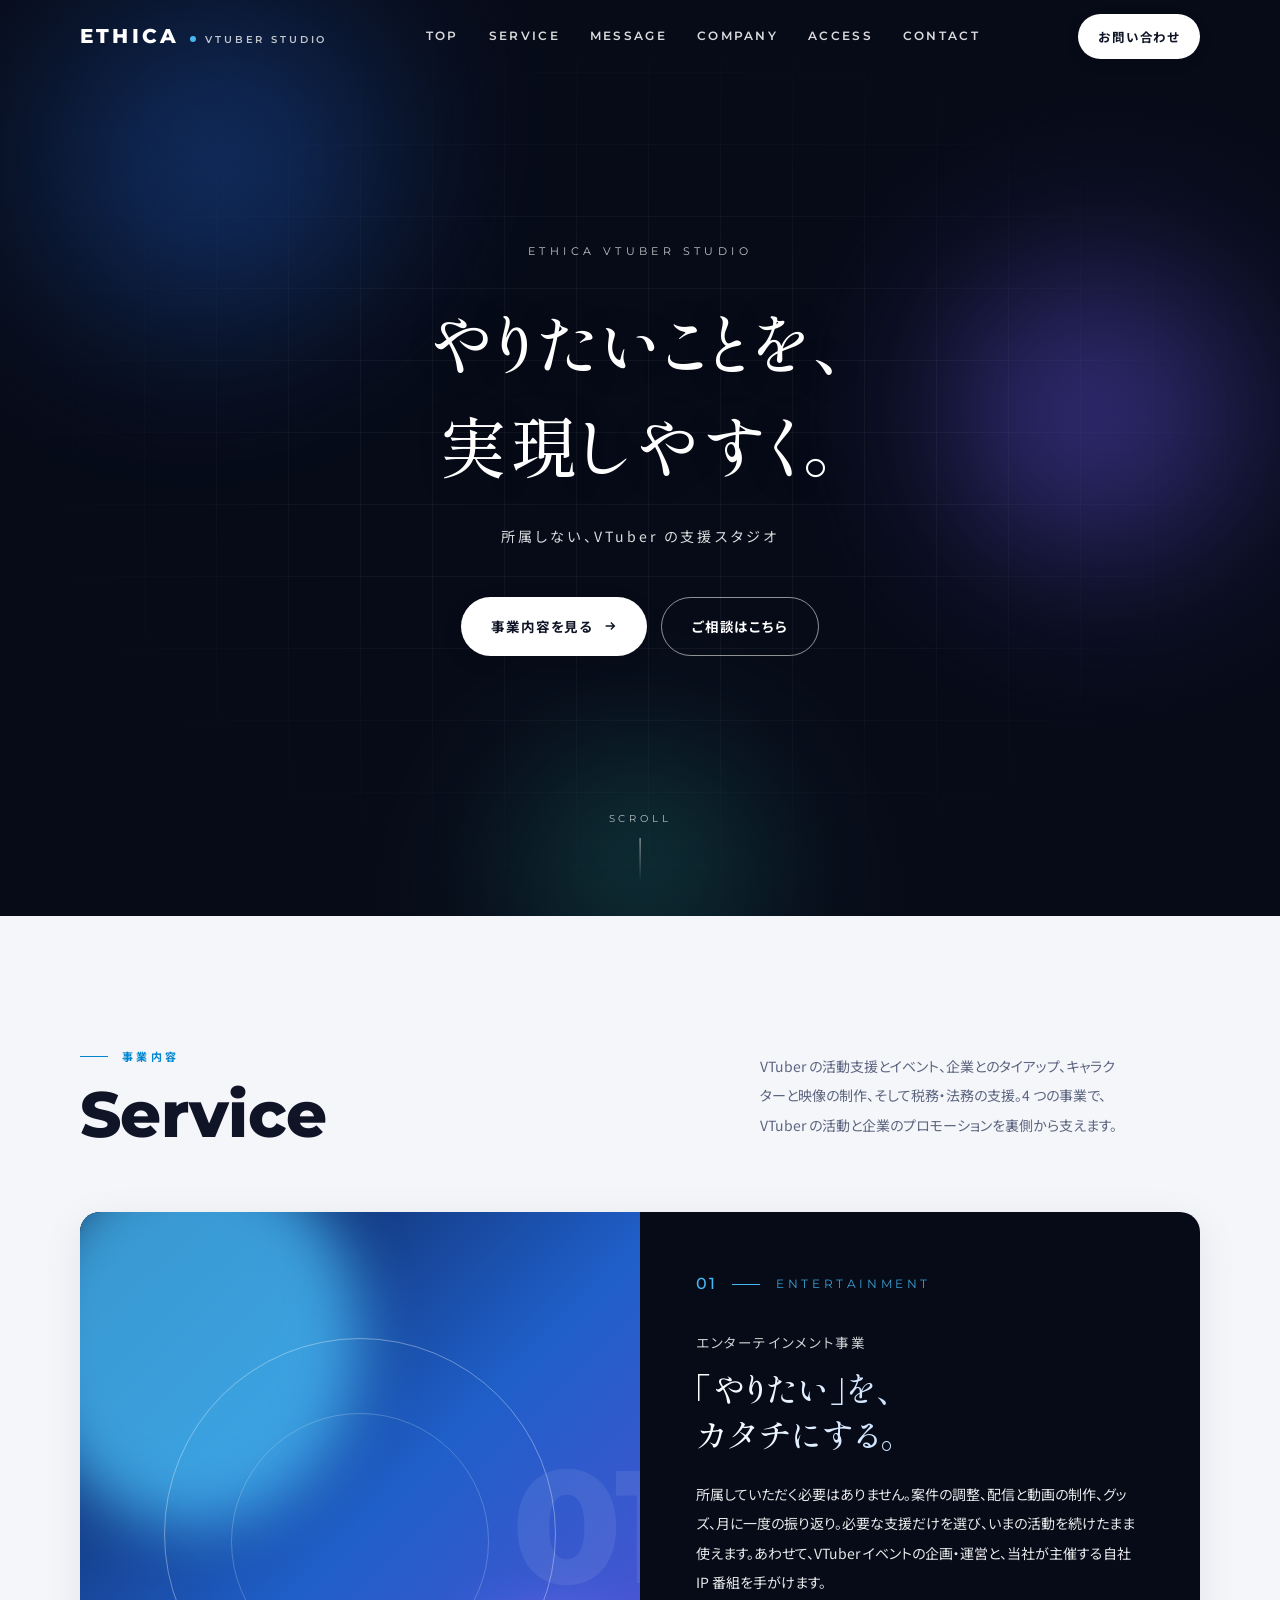
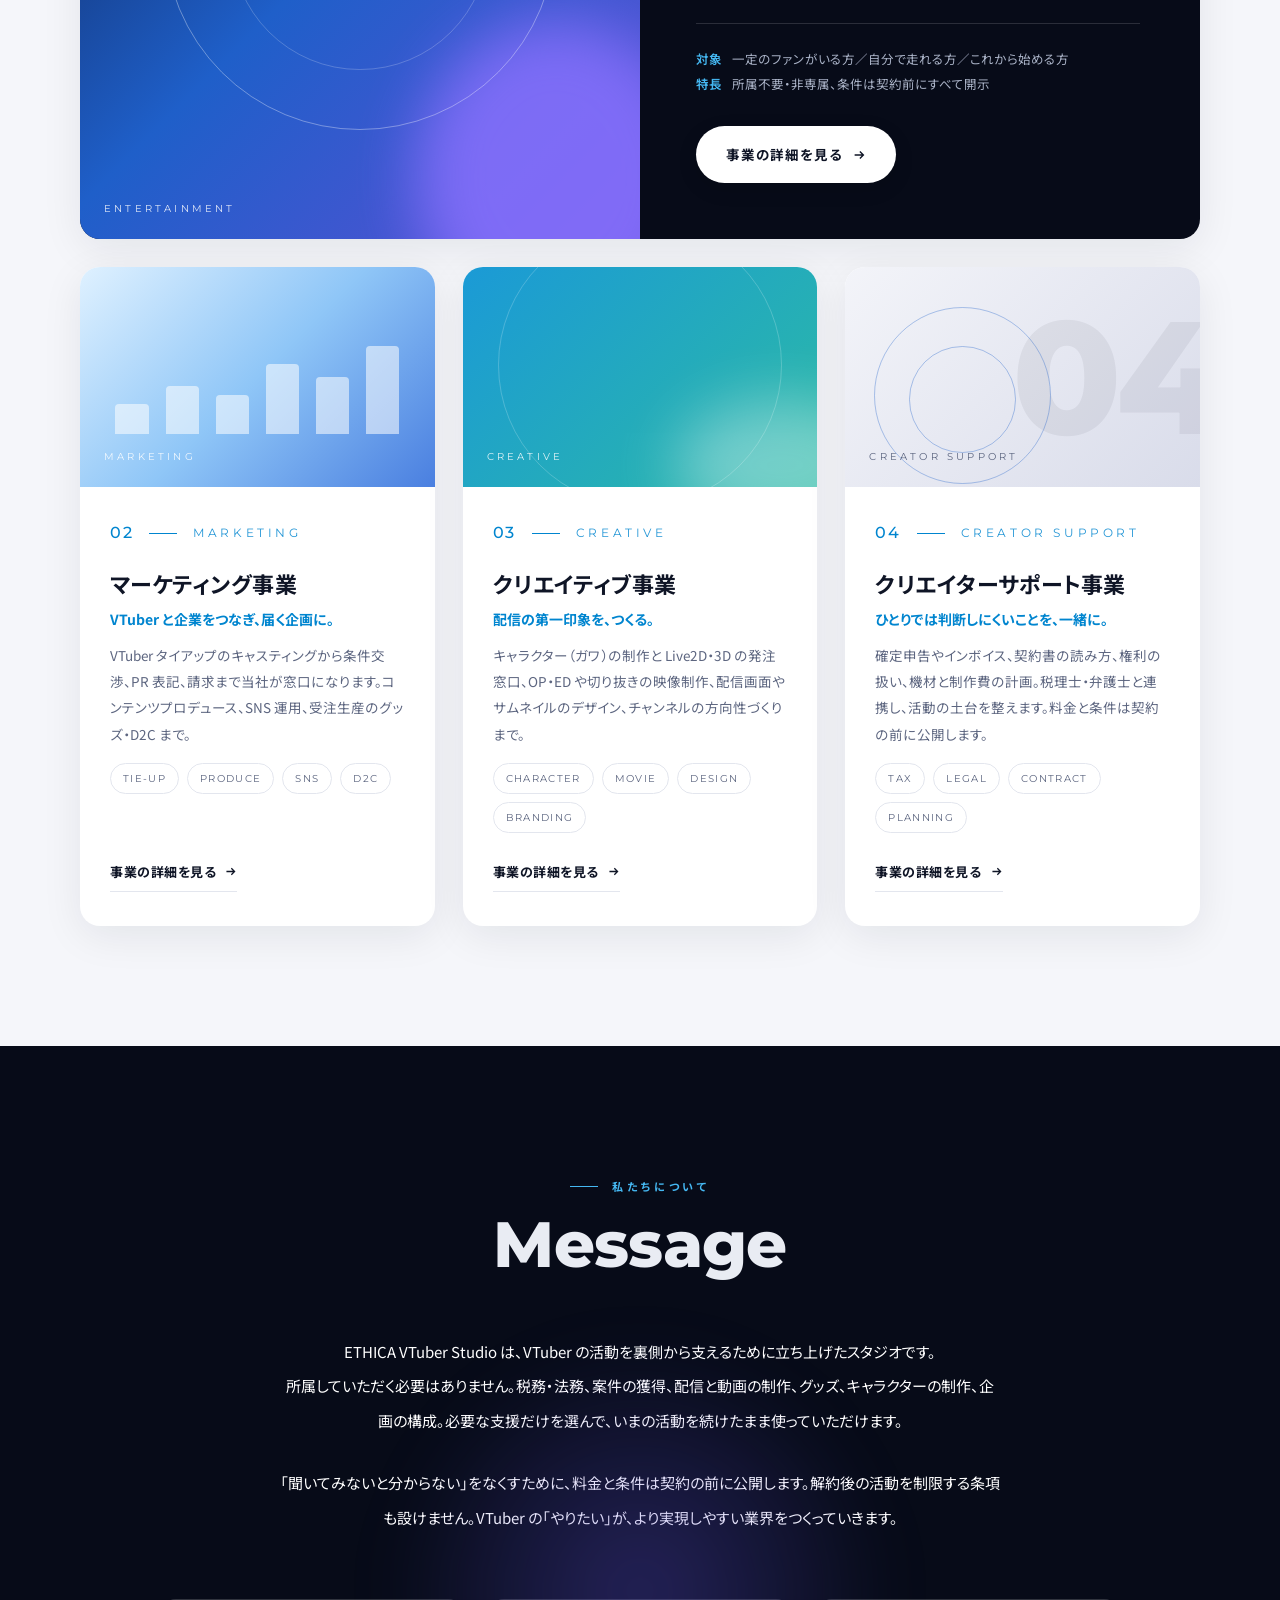
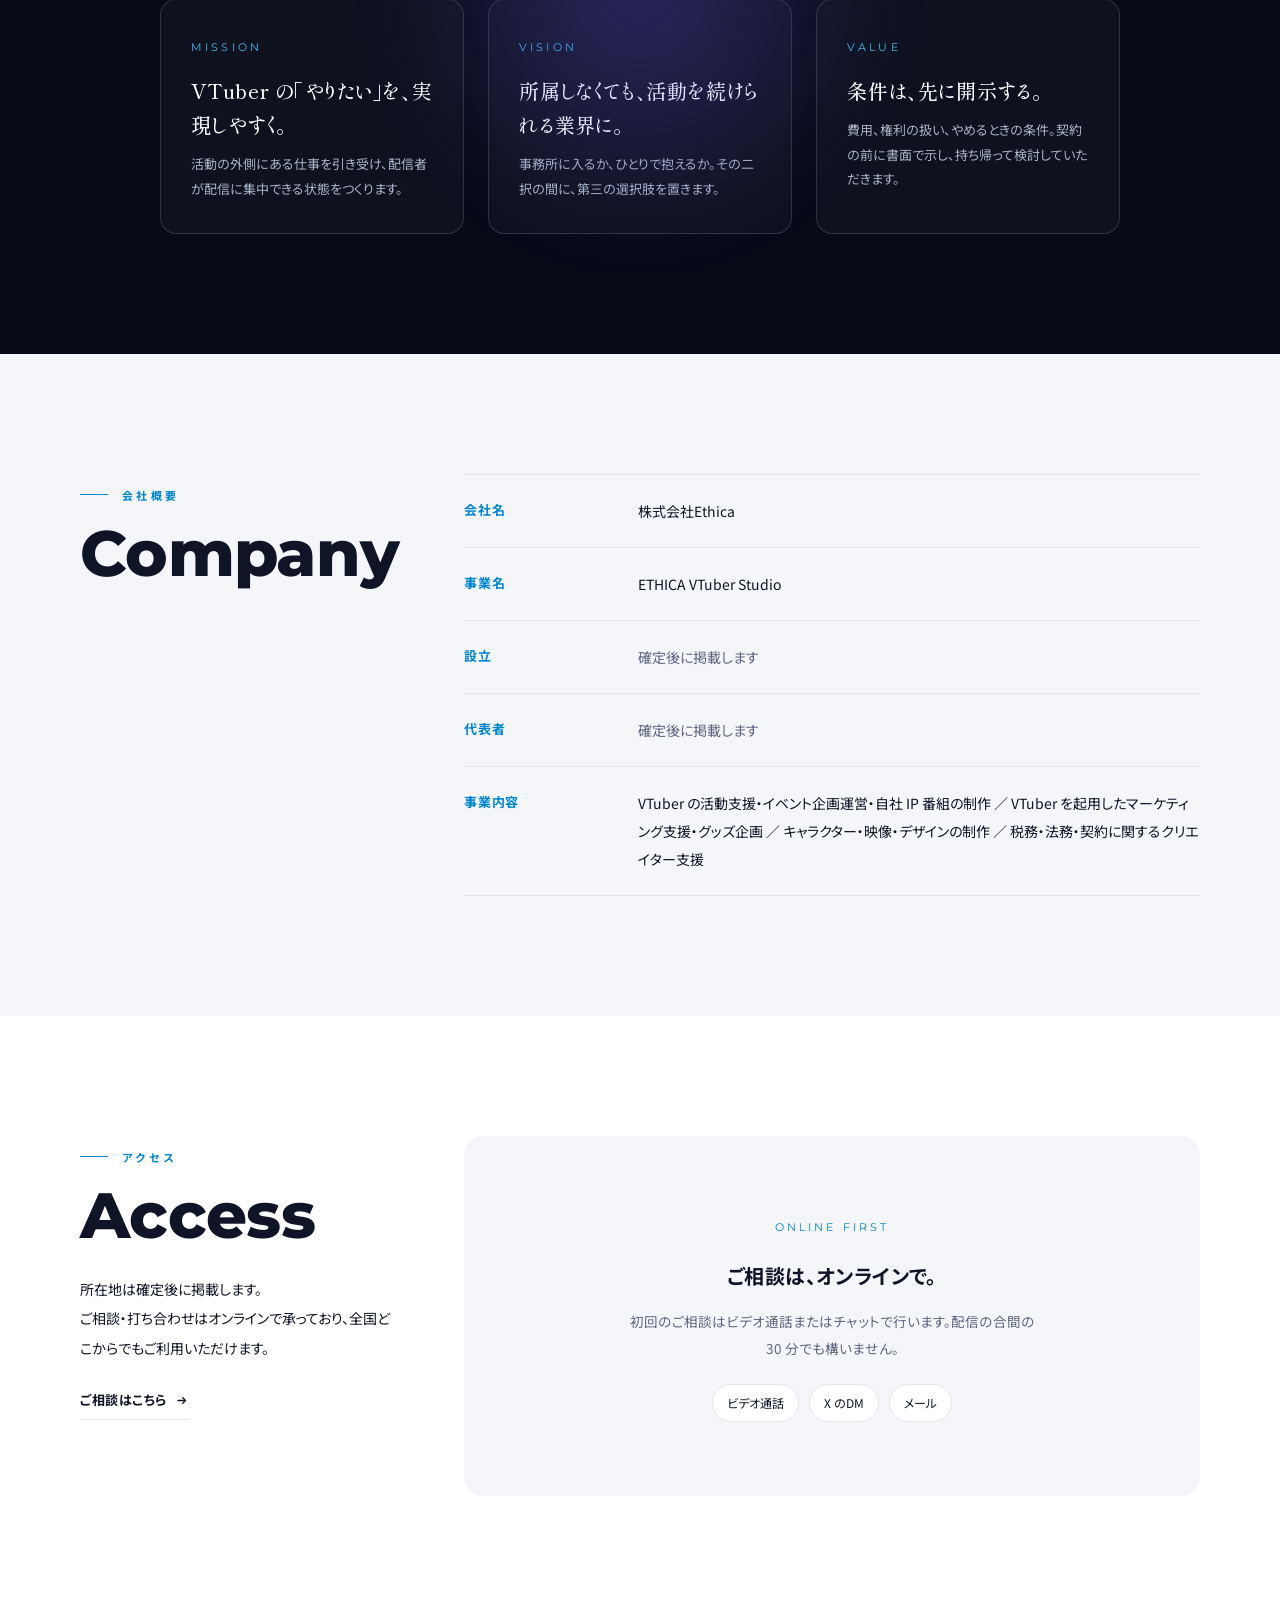
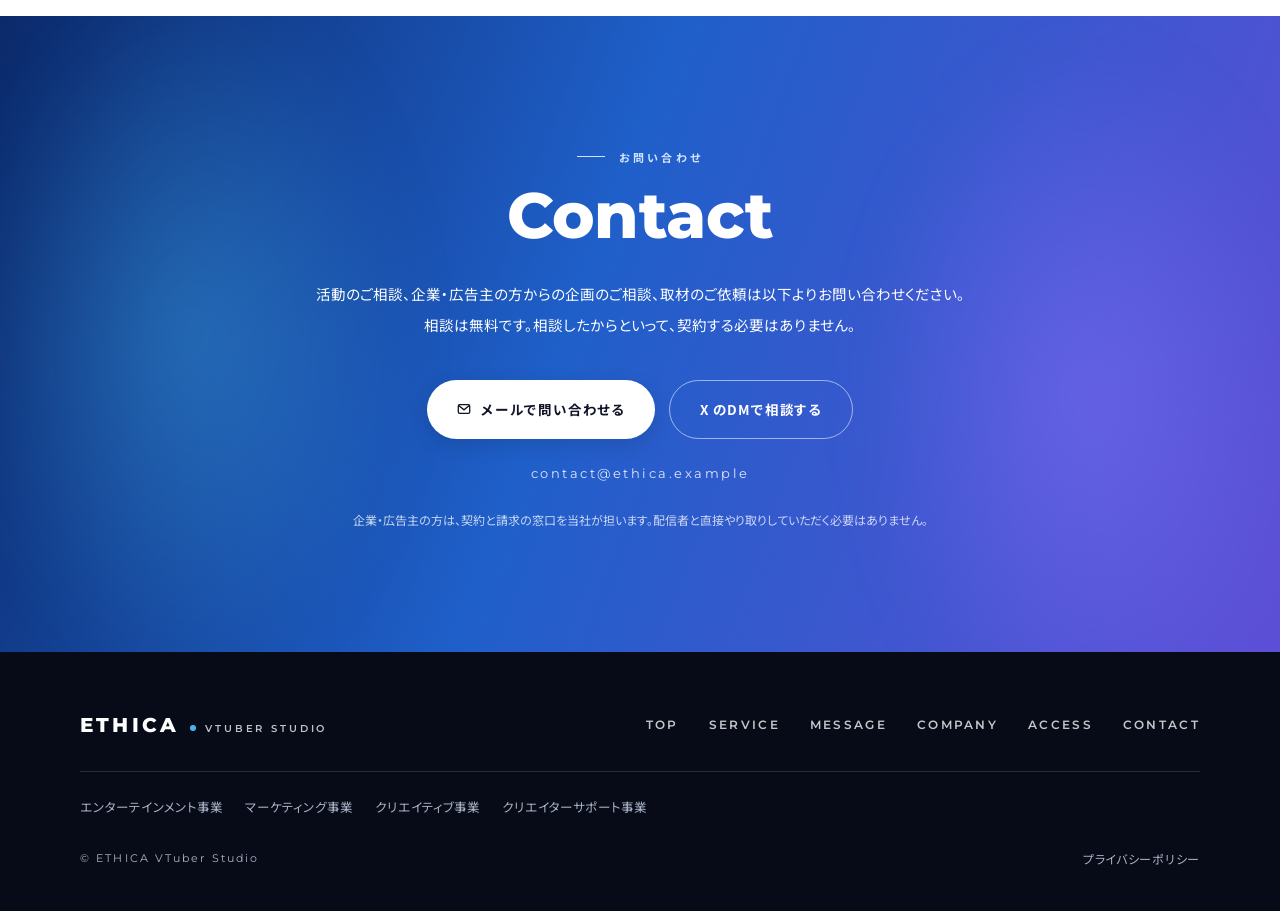
==== index.html @ b713c882 "ETHICA VTuber Studio サイト初版（トップ・事業4ページ・プライバシーポリシー） Co-Authored-By: Claude Fable 5.1 <noreply@anthropi" ====
<!doctype html>
<html lang="ja">
<head>
<meta charset="utf-8">
<meta name="viewport" content="width=device-width,initial-scale=1">
<title>ETHICA VTuber Studio｜所属しない、VTuber の支援スタジオ</title>
<meta name="description" content="VTuber の「やりたい」を実現しやすく。VTuber タイアップ、イベント・自社番組、キャラクターと映像の制作、税務・法務の支援。所属不要の VTuber 支援スタジオです。">
<meta name="robots" content="noindex,nofollow">
<meta property="og:title" content="ETHICA VTuber Studio｜所属しない、VTuber の支援スタジオ">
<meta property="og:description" content="VTuber の「やりたい」を実現しやすく。VTuber タイアップ、イベント・自社番組、キャラクターと映像の制作、税務・法務の支援。所属不要の VTuber 支援スタジオです。">
<meta property="og:type" content="website">
<link rel="icon" href="assets/favicon.svg" type="image/svg+xml">
<link rel="preconnect" href="https://fonts.googleapis.com">
<link rel="preconnect" href="https://fonts.gstatic.com" crossorigin>
<link href="https://fonts.googleapis.com/css2?family=Montserrat:wght@500;600;700;800&family=Noto+Sans+JP:wght@400;500;700&family=Shippori+Mincho:wght@500;600&display=swap" rel="stylesheet">
<link rel="stylesheet" href="assets/style.css">
</head>
<body>
<header class="hd">
<div class="wrap">
<a class="logo" href="index.html" aria-label="ETHICA VTuber Studio">ETHICA<span class="dot"></span><small>VTUBER STUDIO</small></a>
<nav class="gnav" aria-label="グローバルナビゲーション"><a href="index.html">TOP</a><a href="index.html#service">SERVICE</a><a href="index.html#message">MESSAGE</a><a href="index.html#company">COMPANY</a><a href="index.html#access">ACCESS</a><a href="index.html#contact">CONTACT</a></nav>
<a class="hd-cta" href="index.html#contact">お問い合わせ</a>
<button class="burger" aria-label="メニュー" aria-expanded="false"><span></span><span></span><span></span></button>
</div>
</header>
<nav class="mnav" aria-label="モバイルナビゲーション"><a href="index.html">TOP</a><a href="index.html#service">SERVICE</a><a href="index.html#message">MESSAGE</a><a href="index.html#company">COMPANY</a><a href="index.html#access">ACCESS</a><a href="index.html#contact">CONTACT</a><div class="sub"><a href="entertainment.html">エンターテインメント事業</a><a href="marketing.html">マーケティング事業</a><a href="creative.html">クリエイティブ事業</a><a href="support.html">クリエイターサポート事業</a></div><a class="btn" href="index.html#contact">お問い合わせ</a></nav>
<main>
<!-- ヒーロー -->
<section class="hero" id="top">
<div class="bg" aria-hidden="true"><i></i><i></i><i></i><div class="grid"></div><div class="vig"></div></div>
<div class="in">
<p class="eyebrow en">ETHICA VTUBER STUDIO</p>
<h1>やりたいことを、<br>実現しやすく。</h1>
<p class="sub">所属しない、VTuber の支援スタジオ</p>
<div class="ctas"><a class="btn" href="#service">事業内容を見る<svg class="ar" viewBox="0 0 16 16" fill="none" stroke="currentColor" stroke-width="1.6"><path d="M3 8h10M9 4l4 4-4 4"/></svg></a><a class="btn ghost" href="#contact">ご相談はこちら</a></div>
</div>
<div class="scroll en" aria-hidden="true">Scroll</div>
</section>

<!-- Service: 4 事業 -->
<section class="paper" id="service">
<div class="wrap">
<div class="sec-head rv">
<div><span class="label">事業内容</span><h2 class="ttl">Service</h2></div>
<p>VTuber の活動支援とイベント、企業とのタイアップ、キャラクターと映像の制作、そして税務・法務の支援。4 つの事業で、VTuber の活動と企業のプロモーションを裏側から支えます。</p>
</div>

<article class="feature rv">
<div class="vis"><div class="art a" aria-hidden="true"><span class="glow" style="width:60%;height:60%;left:-10%;top:-10%;background:#45b8f2"></span><span class="glow" style="width:50%;height:50%;right:-10%;bottom:-15%;background:#8b72ff"></span><span class="ring" style="width:70%;aspect-ratio:1;left:15%;top:20%"></span><span class="ring" style="width:46%;aspect-ratio:1;left:27%;top:32%;opacity:.6"></span><span class="mark">01</span><span class="lbl">ENTERTAINMENT</span></div></div>
<div class="body">
<div class="no"><b>01</b><span>ENTERTAINMENT</span></div>
<p class="kicker">エンターテインメント事業</p>
<h3>「やりたい」を、<br>カタチにする。</h3>
<p>所属していただく必要はありません。案件の調整、配信と動画の制作、グッズ、月に一度の振り返り。必要な支援だけを選び、いまの活動を続けたまま使えます。あわせて、VTuber イベントの企画・運営と、当社が主催する自社 IP 番組を手がけます。</p>
<div class="meta"><div><b>対象</b>一定のファンがいる方／自分で走れる方／これから始める方</div><div><b>特長</b>所属不要・非専属、条件は契約前にすべて開示</div></div>
<a class="btn" href="entertainment.html">事業の詳細を見る<svg class="ar" viewBox="0 0 16 16" fill="none" stroke="currentColor" stroke-width="1.6"><path d="M3 8h10M9 4l4 4-4 4"/></svg></a>
</div>
</article>

<div class="cards">
<article class="card rv d1">
<div class="vis"><div class="art b" aria-hidden="true"><span class="bars"><i style="height:35%"></i><i style="height:55%"></i><i style="height:45%"></i><i style="height:80%"></i><i style="height:65%"></i><i style="height:100%"></i></span><span class="lbl">MARKETING</span></div></div>
<div class="body">
<div class="no"><b>02</b><span>MARKETING</span></div>
<h3>マーケティング事業</h3>
<p class="lead">VTuber と企業をつなぎ、届く企画に。</p>
<p>VTuber タイアップのキャスティングから条件交渉、PR 表記、請求まで当社が窓口になります。コンテンツプロデュース、SNS 運用、受注生産のグッズ・D2C まで。</p>
<ul class="tags"><li>TIE-UP</li><li>PRODUCE</li><li>SNS</li><li>D2C</li></ul>
<a class="tlink" href="marketing.html">事業の詳細を見る<svg class="ar" viewBox="0 0 16 16" fill="none" stroke="currentColor" stroke-width="1.6"><path d="M3 8h10M9 4l4 4-4 4"/></svg></a>
</div>
</article>
<article class="card rv d2">
<div class="vis"><div class="art c" aria-hidden="true"><span class="ring" style="width:120%;aspect-ratio:1;left:-10%;top:-40%"></span><span class="ring" style="width:80%;aspect-ratio:1;left:10%;top:-20%;opacity:.6"></span><span class="glow" style="width:60%;height:60%;right:-20%;bottom:-20%;background:#fff;opacity:.35"></span><span class="lbl">CREATIVE</span></div></div>
<div class="body">
<div class="no"><b>03</b><span>CREATIVE</span></div>
<h3>クリエイティブ事業</h3>
<p class="lead">配信の第一印象を、つくる。</p>
<p>キャラクター（ガワ）の制作と Live2D・3D の発注窓口、OP・ED や切り抜きの映像制作、配信画面やサムネイルのデザイン、チャンネルの方向性づくりまで。</p>
<ul class="tags"><li>CHARACTER</li><li>MOVIE</li><li>DESIGN</li><li>BRANDING</li></ul>
<a class="tlink" href="creative.html">事業の詳細を見る<svg class="ar" viewBox="0 0 16 16" fill="none" stroke="currentColor" stroke-width="1.6"><path d="M3 8h10M9 4l4 4-4 4"/></svg></a>
</div>
</article>
<article class="card rv d3">
<div class="vis"><div class="art d" aria-hidden="true"><span class="mark">04</span><span class="ring" style="width:50%;aspect-ratio:1;left:8%;top:18%;border-color:rgba(31,95,201,.35)"></span><span class="ring" style="width:30%;aspect-ratio:1;left:18%;top:36%;border-color:rgba(31,95,201,.35)"></span><span class="lbl">CREATOR SUPPORT</span></div></div>
<div class="body">
<div class="no"><b>04</b><span>CREATOR SUPPORT</span></div>
<h3>クリエイターサポート事業</h3>
<p class="lead">ひとりでは判断しにくいことを、一緒に。</p>
<p>確定申告やインボイス、契約書の読み方、権利の扱い、機材と制作費の計画。税理士・弁護士と連携し、活動の土台を整えます。料金と条件は契約の前に公開します。</p>
<ul class="tags"><li>TAX</li><li>LEGAL</li><li>CONTRACT</li><li>PLANNING</li></ul>
<a class="tlink" href="support.html">事業の詳細を見る<svg class="ar" viewBox="0 0 16 16" fill="none" stroke="currentColor" stroke-width="1.6"><path d="M3 8h10M9 4l4 4-4 4"/></svg></a>
</div>
</article>
</div>
</div>
</section>

<!-- Message -->
<section class="msg" id="message">
<div class="glow" aria-hidden="true"></div>
<div class="wrap">
<div class="rv"><span class="label light">私たちについて</span><h2 class="ttl light">Message</h2></div>
<p class="copy rv">ETHICA VTuber Studio は、VTuber の活動を裏側から支えるために立ち上げたスタジオです。<br>所属していただく必要はありません。税務・法務、案件の獲得、配信と動画の制作、グッズ、キャラクターの制作、企画の構成。必要な支援だけを選んで、いまの活動を続けたまま使っていただけます。</p>
<p class="copy rv">「聞いてみないと分からない」をなくすために、料金と条件は契約の前に公開します。解約後の活動を制限する条項も設けません。VTuber の「やりたい」が、より実現しやすい業界をつくっていきます。</p>
<div class="mvv">
<div class="rv d1"><span class="en">Mission</span><h3>VTuber の「やりたい」を、実現しやすく。</h3><p>活動の外側にある仕事を引き受け、配信者が配信に集中できる状態をつくります。</p></div>
<div class="rv d2"><span class="en">Vision</span><h3>所属しなくても、活動を続けられる業界に。</h3><p>事務所に入るか、ひとりで抱えるか。その二択の間に、第三の選択肢を置きます。</p></div>
<div class="rv d3"><span class="en">Value</span><h3>条件は、先に開示する。</h3><p>費用、権利の扱い、やめるときの条件。契約の前に書面で示し、持ち帰って検討していただきます。</p></div>
</div>
</div>
</section>

<!-- Company -->
<section class="paper" id="company">
<div class="wrap two">
<div class="rv"><span class="label">会社概要</span><h2 class="ttl">Company</h2></div>
<dl class="dl rv d1">
<div><dt>会社名</dt><dd>株式会社Ethica</dd></div>
<div><dt>事業名</dt><dd>ETHICA VTuber Studio</dd></div>
<div><dt>設立</dt><dd class="tbd">確定後に掲載します</dd></div>
<div><dt>代表者</dt><dd class="tbd">確定後に掲載します</dd></div>
<div><dt>事業内容</dt><dd>VTuber の活動支援・イベント企画運営・自社 IP 番組の制作 ／ VTuber を起用したマーケティング支援・グッズ企画 ／ キャラクター・映像・デザインの制作 ／ 税務・法務・契約に関するクリエイター支援</dd></div>
</dl>
</div>
</section>

<!-- Access -->
<section id="access">
<div class="wrap two">
<div class="acc rv"><span class="label">アクセス</span><h2 class="ttl">Access</h2>
<p>所在地は確定後に掲載します。<br>ご相談・打ち合わせはオンラインで承っており、全国どこからでもご利用いただけます。</p>
<a class="tlink" href="#contact">ご相談はこちら<svg class="ar" viewBox="0 0 16 16" fill="none" stroke="currentColor" stroke-width="1.6"><path d="M3 8h10M9 4l4 4-4 4"/></svg></a>
</div>
<div class="map rv d1"><div class="in"><span class="en">Online First</span><h3>ご相談は、オンラインで。</h3><p>初回のご相談はビデオ通話またはチャットで行います。配信の合間の 30 分でも構いません。</p><ul class="pins"><li>ビデオ通話</li><li>X のDM</li><li>メール</li></ul></div></div>
</div>
</section>

<!-- Contact -->
<section class="contact" id="contact">
<div class="wrap">
<div class="rv"><span class="label">お問い合わせ</span><h2 class="ttl">Contact</h2></div>
<p class="copy rv">活動のご相談、企業・広告主の方からの企画のご相談、取材のご依頼は以下よりお問い合わせください。<br>相談は無料です。相談したからといって、契約する必要はありません。</p>
<div class="ctas rv d1"><a class="btn" href="mailto:contact@ethica.example"><svg class="ar" viewBox="0 0 16 16" fill="none" stroke="currentColor" stroke-width="1.5"><rect x="1.5" y="3" width="13" height="10" rx="1.5"/><path d="M2 4l6 5 6-5"/></svg>メールで問い合わせる</a><a class="btn ghost" href="#" rel="noopener">X のDMで相談する</a></div>
<p class="mail">contact@ethica.example</p>
<p class="note">企業・広告主の方は、契約と請求の窓口を当社が担います。配信者と直接やり取りしていただく必要はありません。</p>
</div>
</section>
</main>
<footer class="ft">
<div class="wrap">
<div class="row">
<a class="logo" href="index.html">ETHICA<span class="dot"></span><small>VTUBER STUDIO</small></a>
<nav class="gnav" aria-label="フッターナビゲーション"><a href="index.html">TOP</a><a href="index.html#service">SERVICE</a><a href="index.html#message">MESSAGE</a><a href="index.html#company">COMPANY</a><a href="index.html#access">ACCESS</a><a href="index.html#contact">CONTACT</a></nav>
</div>
<div class="biz"><a href="entertainment.html">エンターテインメント事業</a><a href="marketing.html">マーケティング事業</a><a href="creative.html">クリエイティブ事業</a><a href="support.html">クリエイターサポート事業</a></div>
<div class="bottom"><span>© ETHICA VTuber Studio</span><a href="privacy.html">プライバシーポリシー</a></div>
</div>
</footer>
<script src="assets/main.js"></script>
</body>
</html>
---- assets/style.css ----
/* ETHICA VTuber Studio — サイト共通スタイル
   参考: miraimusubi.jp のトーン（紙色の背景・紺のインク・青→紫のグラデーション・Montserrat の英字見出し）
   3 色基調: paper / ink / brand（補助に dusk） */
:root{
  --paper:#f5f6fa; --white:#fff; --ink:#0f1526; --night:#070b18;
  --brand:#0085cf; --brand-light:#45b8f2; --dusk:#8b72ff; --teal:#2bb9a6;
  --muted:#5d6680; --line:#e3e6ee; --line-dark:rgba(255,255,255,.14);
  --grad:linear-gradient(100deg,#36c6db 0%,#1f74dc 55%,#0b49ac 100%);
  --grad-band:linear-gradient(110deg,#0b2a6b 0%,#1f5fc9 45%,#5d4fd6 100%);
  --font-sans:"Noto Sans JP","Hiragino Kaku Gothic ProN","Hiragino Sans",Meiryo,sans-serif;
  --font-serif:"Shippori Mincho","Hiragino Mincho ProN","Yu Mincho",serif;
  --font-display:"Montserrat","Noto Sans JP",sans-serif;
  --radius:20px; --shadow:0 10px 40px rgba(15,21,38,.08);
  --w:1120px;
}
*{box-sizing:border-box;margin:0;padding:0}
html{scroll-behavior:smooth;-webkit-text-size-adjust:100%}
body{font-family:var(--font-sans);color:var(--ink);background:var(--white);font-size:15px;line-height:2;-webkit-font-smoothing:antialiased;font-feature-settings:"palt"}
img,svg{display:block;max-width:100%}
a{color:inherit;text-decoration:none}
ul{list-style:none}
.wrap{width:min(var(--w),calc(100% - 48px));margin:0 auto}
.en{font-family:var(--font-display);letter-spacing:.18em;text-transform:uppercase}
.serif{font-family:var(--font-serif)}
.sr{position:absolute;width:1px;height:1px;overflow:hidden;clip:rect(0 0 0 0)}

/* ヘッダー: ヒーロー上では透過＋白文字、スクロール後は白の半透明バー */
.hd{position:fixed;inset:0 0 auto 0;z-index:50;height:72px;transition:background .35s,box-shadow .35s,color .35s;color:#fff}
.hd .wrap{height:100%;display:flex;align-items:center;justify-content:space-between}
.hd.solid,.hd.sub{background:rgba(255,255,255,.88);backdrop-filter:blur(12px);-webkit-backdrop-filter:blur(12px);color:var(--ink);box-shadow:0 1px 0 rgba(15,21,38,.06)}
.logo{display:flex;align-items:baseline;gap:9px;font-family:var(--font-display);font-weight:800;font-size:20px;letter-spacing:.16em;line-height:1}
.logo small{font-size:9.5px;letter-spacing:.3em;font-weight:600;opacity:.75}
.logo .dot{display:inline-block;width:6px;height:6px;border-radius:50%;background:var(--brand-light);margin-left:2px;transform:translateY(-1px)}
.gnav{display:flex;gap:30px;font-family:var(--font-display);font-size:11.5px;letter-spacing:.2em;font-weight:600}
.gnav a{position:relative;padding:6px 0;opacity:.85}
.gnav a::after{content:"";position:absolute;left:0;right:0;bottom:0;height:1px;background:currentColor;transform:scaleX(0);transform-origin:left;transition:transform .3s}
.gnav a:hover::after{transform:scaleX(1)}
.hd-cta{display:inline-flex;align-items:center;gap:8px;padding:10px 20px;border-radius:999px;font-size:12.5px;font-weight:700;letter-spacing:.06em;background:#fff;color:var(--ink);box-shadow:0 4px 14px rgba(0,0,0,.12)}
.hd.solid .hd-cta,.hd.sub .hd-cta{background:var(--ink);color:#fff;box-shadow:none}
.burger{display:none;width:44px;height:44px;border:0;background:none;color:inherit;cursor:pointer;position:relative}
.burger span{position:absolute;left:12px;right:12px;height:1.5px;background:currentColor;transition:.3s}
.burger span:nth-child(1){top:16px}.burger span:nth-child(2){top:22px}.burger span:nth-child(3){top:28px}
.burger.open span:nth-child(1){top:22px;transform:rotate(45deg)}.burger.open span:nth-child(2){opacity:0}.burger.open span:nth-child(3){top:22px;transform:rotate(-45deg)}
.mnav{display:none}

/* ヒーロー（トップ）: 全画面の暗い舞台。中央に明朝の一文 */
.hero{position:relative;min-height:100svh;display:grid;place-items:center;text-align:center;color:#fff;background:var(--night);overflow:hidden;isolation:isolate}
.hero .bg{position:absolute;inset:0;z-index:-1}
.hero .bg i{position:absolute;border-radius:50%;filter:blur(70px);opacity:.75;animation:drift 18s ease-in-out infinite alternate}
.hero .bg i:nth-child(1){width:60vw;height:60vw;left:-15vw;top:-20vw;background:radial-gradient(closest-side,#1f5fc9,transparent 70%)}
.hero .bg i:nth-child(2){width:50vw;height:50vw;right:-12vw;top:10vh;background:radial-gradient(closest-side,#5d4fd6,transparent 70%);animation-delay:-6s}
.hero .bg i:nth-child(3){width:40vw;height:40vw;left:30vw;bottom:-18vw;background:radial-gradient(closest-side,#2bb9a6,transparent 70%);opacity:.45;animation-delay:-11s}
.hero .bg .grid{position:absolute;inset:0;background-image:linear-gradient(rgba(255,255,255,.045) 1px,transparent 1px),linear-gradient(90deg,rgba(255,255,255,.045) 1px,transparent 1px);background-size:72px 72px;mask-image:radial-gradient(ellipse at center,#000 30%,transparent 75%);-webkit-mask-image:radial-gradient(ellipse at center,#000 30%,transparent 75%)}
.hero .bg .vig{position:absolute;inset:0;background:radial-gradient(ellipse at center,transparent 40%,rgba(7,11,24,.7) 100%)}
@keyframes drift{from{transform:translate(0,0) scale(1)}to{transform:translate(4vw,3vh) scale(1.08)}}
.hero .in{padding:120px 24px 140px}
.hero .eyebrow{font-size:11px;letter-spacing:.4em;opacity:.75;margin-bottom:28px}
.hero h1{font-family:var(--font-serif);font-weight:500;font-size:clamp(34px,5.2vw,68px);line-height:1.55;letter-spacing:.06em;text-shadow:0 2px 30px rgba(0,0,0,.35)}
.hero .sub{margin-top:26px;font-size:clamp(13px,1.1vw,15.5px);letter-spacing:.22em;opacity:.85}
.hero .ctas{display:flex;gap:14px;justify-content:center;margin-top:46px;flex-wrap:wrap}
.scroll{position:absolute;left:50%;bottom:34px;transform:translateX(-50%);font-family:var(--font-display);font-size:9.5px;letter-spacing:.4em;opacity:.7;display:flex;flex-direction:column;align-items:center;gap:10px}
.scroll::after{content:"";width:1px;height:44px;background:linear-gradient(#fff,transparent);animation:scroll-line 2.4s cubic-bezier(.65,0,.35,1) infinite}
@keyframes scroll-line{0%{transform:scaleY(0);transform-origin:top}50%{transform:scaleY(1);transform-origin:top}51%{transform-origin:bottom}100%{transform:scaleY(0);transform-origin:bottom}}

/* ボタン */
.btn{display:inline-flex;align-items:center;gap:10px;padding:15px 30px;border-radius:999px;font-size:13.5px;font-weight:700;letter-spacing:.06em;background:#fff;color:var(--ink);transition:transform .25s,box-shadow .25s;box-shadow:0 6px 20px rgba(0,0,0,.12)}
.btn:hover{transform:translateY(-2px);box-shadow:0 12px 28px rgba(0,0,0,.18)}
.btn.ghost{background:transparent;color:#fff;border:1px solid rgba(255,255,255,.55);box-shadow:none}
.btn.ghost:hover{background:rgba(255,255,255,.1)}
.btn.ink{background:var(--ink);color:#fff;box-shadow:none}
.btn.brand{background:var(--grad);color:#fff;box-shadow:0 8px 24px rgba(31,95,201,.3)}
.btn .ar{width:14px;height:14px}
.tlink{display:inline-flex;align-items:center;gap:8px;font-size:13px;font-weight:700;letter-spacing:.04em;padding-bottom:6px;border-bottom:1px solid var(--line);transition:border-color .3s}
.tlink:hover{border-color:var(--ink)}
.tlink .ar{width:13px;height:13px}

/* セクション共通 */
section{padding:120px 0}
.paper{background:var(--paper)}
.sec-head{display:flex;justify-content:space-between;align-items:flex-end;gap:48px;margin-bottom:64px}
.label{display:inline-flex;align-items:center;gap:14px;font-size:11px;letter-spacing:.3em;color:var(--brand);font-weight:700}
.label::before{content:"";width:28px;height:1px;background:currentColor}
.label.light{color:var(--brand-light)}
.ttl{font-family:var(--font-display);font-weight:800;font-size:clamp(40px,5vw,64px);line-height:1.05;letter-spacing:-.01em;margin-top:14px;color:var(--ink)}
.ttl.light{color:#e9ecf3}
.sec-head p{max-width:440px;font-size:14px;color:var(--muted);line-height:2.1;padding-bottom:8px;text-wrap:balance}

/* Service: 大型カード1枚＋3枚カード */
.feature{display:grid;grid-template-columns:1fr 1fr;border-radius:var(--radius);overflow:hidden;box-shadow:var(--shadow);background:var(--night);color:#fff}
.feature .vis{position:relative;min-height:440px;overflow:hidden}
.feature .body{padding:56px 60px 56px 56px;display:flex;flex-direction:column;justify-content:center}
.no{display:flex;align-items:center;gap:16px;font-family:var(--font-display);font-size:12px;letter-spacing:.3em;color:var(--brand-light)}
.no b{font-weight:500;font-size:16px;letter-spacing:.1em}
.no::after{content:"";width:28px;height:1px;background:currentColor;order:1}
.no span{order:2;opacity:.85}
.feature .kicker{margin-top:28px;font-size:13.5px;letter-spacing:.12em;opacity:.8}
.feature h3{margin-top:8px;font-family:var(--font-serif);font-weight:500;font-size:clamp(28px,2.6vw,38px);letter-spacing:.06em;line-height:1.4;background:linear-gradient(90deg,#fff,#b9d8ff 60%,#c9bbff);-webkit-background-clip:text;background-clip:text;color:transparent}
.feature p{margin-top:22px;font-size:14px;line-height:2.1;opacity:.9}
.feature .meta{margin-top:26px;padding-top:22px;border-top:1px solid var(--line-dark);font-size:12.5px;color:#aab3c7;line-height:2}
.feature .meta b{color:var(--brand-light);font-weight:600;margin-right:10px}
.feature .btn{margin-top:30px;align-self:flex-start}
.cards{display:grid;grid-template-columns:repeat(3,1fr);gap:28px;margin-top:28px}
.card{background:#fff;border-radius:var(--radius);overflow:hidden;box-shadow:var(--shadow);display:flex;flex-direction:column;transition:transform .35s,box-shadow .35s}
.card:hover{transform:translateY(-4px);box-shadow:0 20px 50px rgba(15,21,38,.12)}
.card .vis{height:220px;position:relative;overflow:hidden}
.card .body{padding:30px 30px 34px;display:flex;flex-direction:column;flex:1}
.card .no{color:var(--brand)}
.card h3{margin-top:18px;font-size:22px;font-weight:700;letter-spacing:.02em;line-height:1.5}
.card .lead{margin-top:6px;font-size:14px;color:var(--brand);font-weight:700}
.card p{margin-top:8px;font-size:13.5px;color:var(--muted);line-height:1.95}
.tags{display:flex;flex-wrap:wrap;gap:8px;margin-top:16px}
.tags li{font-family:var(--font-display);font-size:9.5px;letter-spacing:.14em;padding:5px 12px;border:1px solid var(--line);border-radius:999px;color:var(--muted)}
.card .tlink{margin-top:auto;padding-top:26px;align-self:flex-start}

/* ビジュアル（画像の代わりに抽象グラフィック） */
.art{position:absolute;inset:0;overflow:hidden}
.art.a{background:linear-gradient(135deg,#0b1b45 0%,#1f5fc9 50%,#5d4fd6 100%)}
.art.b{background:linear-gradient(135deg,#dff1ff 0%,#8fc6f7 50%,#4a7fe0 100%)}
.art.c{background:linear-gradient(135deg,#1b9ad6 0%,#2bb9a6 100%)}
.art.d{background:linear-gradient(135deg,#f3f4f9 0%,#d9dcea 100%)}
.art .ring{position:absolute;border-radius:50%;border:1px solid rgba(255,255,255,.35)}
.art .glow{position:absolute;border-radius:50%;filter:blur(30px);opacity:.8}
.art .lbl{position:absolute;left:24px;bottom:20px;font-family:var(--font-display);font-size:10px;letter-spacing:.32em;color:rgba(255,255,255,.85)}
.art.d .lbl{color:var(--muted)}
.art .mark{position:absolute;right:-6%;top:50%;transform:translateY(-50%);font-family:var(--font-display);font-weight:800;font-size:160px;letter-spacing:-.04em;color:rgba(255,255,255,.08);line-height:1;user-select:none}
.art.d .mark{color:rgba(15,21,38,.06)}
.art .bars{position:absolute;left:10%;right:10%;bottom:24%;display:flex;gap:6%;align-items:flex-end;height:40%}
.art .bars i{flex:1;background:rgba(255,255,255,.55);border-radius:4px 4px 0 0}

/* Message: 暗い帯 */
.msg{background:var(--night);color:#fff;text-align:center;position:relative;overflow:hidden}
.msg .glow{position:absolute;left:50%;top:60%;width:720px;height:720px;transform:translate(-50%,-50%);background:radial-gradient(closest-side,rgba(93,79,214,.35),transparent 70%);filter:blur(30px);pointer-events:none}
.msg .label{justify-content:center}
.msg .label::before{display:none}
.msg .label::after{content:"";width:28px;height:1px;background:currentColor;order:-1}
.msg .copy{margin:56px auto 0;max-width:720px;font-size:15px;line-height:2.3}
.msg .copy+.copy{margin-top:28px}
.msg .mvv{display:grid;grid-template-columns:repeat(3,1fr);gap:24px;max-width:960px;margin:64px auto 0;text-align:left}
.msg .mvv div{padding:30px 30px 32px;border:1px solid var(--line-dark);border-radius:16px;background:rgba(255,255,255,.03)}
.msg .mvv .en{font-size:10.5px;color:var(--brand-light);letter-spacing:.3em}
.msg .mvv h3{margin-top:14px;font-family:var(--font-serif);font-weight:500;font-size:20px;line-height:1.7;letter-spacing:.04em}
.msg .mvv p{margin-top:10px;font-size:13px;color:#aab3c7;line-height:1.9}

/* Company / Access: 左見出し・右内容の 2 カラム */
.two{display:grid;grid-template-columns:320px 1fr;gap:64px;align-items:start}
.dl{border-top:1px solid var(--line)}
.dl div{display:grid;grid-template-columns:150px 1fr;gap:24px;padding:22px 0;border-bottom:1px solid var(--line);font-size:14px}
.dl dt{color:var(--brand);font-weight:700;font-size:13px;letter-spacing:.06em}
.dl dd{color:var(--ink);line-height:2}
.dl dd.tbd{color:var(--muted)}
.acc p{font-size:14px;line-height:2.1;margin-top:26px}
.acc .tlink{margin-top:24px}
.map{background:var(--paper);border-radius:var(--radius);min-height:360px;display:flex;align-items:center;justify-content:center;text-align:center;padding:48px}
.map .in{max-width:420px}
.map .en{font-size:10.5px;color:var(--brand);letter-spacing:.3em}
.map h3{margin-top:16px;font-size:20px;font-weight:700;letter-spacing:.02em}
.map p{margin-top:12px;font-size:13.5px;color:var(--muted)}
.map .pins{display:flex;gap:10px;justify-content:center;flex-wrap:wrap;margin-top:22px}
.map .pins li{font-size:12px;padding:6px 14px;border-radius:999px;background:#fff;border:1px solid var(--line);color:var(--ink)}

/* Contact: 青→紫の帯 */
.contact{background:var(--grad-band);color:#fff;text-align:center;position:relative;overflow:hidden}
.contact::before{content:"";position:absolute;left:-10%;top:-30%;width:50%;height:160%;background:radial-gradient(closest-side,rgba(69,184,242,.35),transparent 70%);filter:blur(30px)}
.contact::after{content:"";position:absolute;right:-10%;bottom:-40%;width:50%;height:160%;background:radial-gradient(closest-side,rgba(139,114,255,.45),transparent 70%);filter:blur(30px)}
.contact .wrap{position:relative;z-index:1}
.contact .label{justify-content:center;color:#cfe3ff}
.contact .label::before{display:none}
.contact .label::after{content:"";width:28px;height:1px;background:currentColor;order:-1}
.contact .ttl{color:#fff}
.contact .copy{margin-top:30px;font-size:14.5px;line-height:2.1;opacity:.95}
.contact .ctas{display:flex;gap:14px;justify-content:center;margin-top:40px;flex-wrap:wrap}
.contact .mail{margin-top:22px;font-family:var(--font-display);font-size:12.5px;letter-spacing:.2em;opacity:.85}
.contact .note{margin-top:22px;font-size:12px;opacity:.75}

/* フッター */
.ft{background:var(--night);color:#fff;padding:56px 0 40px}
.ft .row{display:flex;justify-content:space-between;align-items:center;gap:24px;flex-wrap:wrap;padding-bottom:28px;border-bottom:1px solid var(--line-dark)}
.ft .gnav{opacity:.9}
.ft .biz{display:flex;gap:22px;flex-wrap:wrap;margin-top:22px;font-size:12.5px;color:#aab3c7}
.ft .biz a:hover{color:#fff}
.ft .bottom{display:flex;justify-content:space-between;align-items:center;gap:16px;flex-wrap:wrap;margin-top:28px;font-family:var(--font-display);font-size:10.5px;letter-spacing:.2em;color:#aab3c7}
.ft .bottom a{font-family:var(--font-sans);letter-spacing:.06em;font-size:12px}

/* 事業ページ */
.phero{position:relative;background:var(--night);color:#fff;padding:168px 0 96px;overflow:hidden;isolation:isolate}
.phero .bg{position:absolute;inset:0;z-index:-1}
.phero .bg i{position:absolute;border-radius:50%;filter:blur(70px);opacity:.7}
.phero .bg i:nth-child(1){width:50vw;height:50vw;right:-10vw;top:-25vw;background:radial-gradient(closest-side,#1f5fc9,transparent 70%)}
.phero .bg i:nth-child(2){width:36vw;height:36vw;left:-8vw;bottom:-20vw;background:radial-gradient(closest-side,#5d4fd6,transparent 70%)}
.phero .bg .grid{position:absolute;inset:0;background-image:linear-gradient(rgba(255,255,255,.045) 1px,transparent 1px),linear-gradient(90deg,rgba(255,255,255,.045) 1px,transparent 1px);background-size:72px 72px;mask-image:linear-gradient(#000,transparent);-webkit-mask-image:linear-gradient(#000,transparent)}
.phero .crumb{font-family:var(--font-display);font-size:10.5px;letter-spacing:.24em;opacity:.7}
.phero .crumb a:hover{opacity:1}
.phero .ttl{color:#fff;font-size:clamp(34px,4.6vw,58px);margin-top:28px}
.phero .ja{margin-top:10px;font-size:15px;letter-spacing:.2em;color:#cfe3ff}
.phero .lead{margin-top:36px;max-width:640px;font-family:var(--font-serif);font-size:clamp(20px,2.1vw,28px);line-height:1.8;letter-spacing:.05em;font-weight:500}
.phero .desc{margin-top:22px;max-width:640px;font-size:14px;line-height:2.1;opacity:.85}
.items{display:flex;flex-direction:column;gap:28px}
.item{display:grid;grid-template-columns:1.05fr .95fr;background:#fff;border-radius:var(--radius);overflow:hidden;box-shadow:var(--shadow)}
.item:nth-child(even){direction:rtl}
.item:nth-child(even)>*{direction:ltr}
.item .vis{position:relative;min-height:320px}
.item .body{padding:48px 52px}
.item .no{color:var(--brand)}
.item h3{margin-top:18px;font-size:26px;font-weight:700;letter-spacing:.02em;line-height:1.5}
.item .lead{margin-top:8px;font-size:14px;color:var(--brand);font-weight:700}
.item p{margin-top:12px;font-size:14px;color:var(--muted);line-height:2.05}
.item .pts{margin-top:20px;border-top:1px solid var(--line)}
.item .pts li{padding:10px 0;border-bottom:1px solid var(--line);font-size:13.5px;display:flex;gap:12px}
.item .pts li::before{content:"";flex:0 0 6px;height:6px;border-radius:50%;background:var(--brand);margin-top:12px}
.who{display:grid;grid-template-columns:repeat(3,1fr);gap:24px}
.who div{background:#fff;border-radius:var(--radius);padding:36px 32px 38px;box-shadow:var(--shadow)}
.who .big{font-family:var(--font-serif);font-size:44px;line-height:1;color:var(--brand)}
.who h3{margin-top:18px;font-size:18px;font-weight:700}
.who p{margin-top:8px;font-size:13.5px;color:var(--muted)}
.who ul{margin-top:18px;border-top:1px solid var(--line)}
.who li{font-size:13.5px;padding:10px 0;border-bottom:1px solid var(--line)}
.flow{display:grid;grid-template-columns:repeat(4,1fr);gap:24px}
.flow div{position:relative;padding:32px 28px 34px;border-radius:var(--radius);background:#fff;box-shadow:var(--shadow)}
.flow .st{font-family:var(--font-display);font-size:11px;letter-spacing:.28em;color:var(--brand);font-weight:700}
.flow h3{margin-top:14px;font-size:18px;font-weight:700}
.flow p{margin-top:8px;font-size:13.5px;color:var(--muted);line-height:1.95}
.terms{width:100%;border-collapse:collapse;background:#fff;border-radius:var(--radius);overflow:hidden;box-shadow:var(--shadow);font-size:14px}
.terms th,.terms td{text-align:left;padding:20px 28px;border-bottom:1px solid var(--line);vertical-align:top;line-height:1.95}
.terms th{width:220px;color:var(--brand);font-size:13px;letter-spacing:.06em;font-weight:700}
.terms tr:last-child th,.terms tr:last-child td{border-bottom:0}
.band{background:var(--night);color:#fff;padding:96px 0}
.band .wrap{display:flex;justify-content:space-between;align-items:center;gap:40px;flex-wrap:wrap}
.band h2{font-family:var(--font-serif);font-weight:500;font-size:clamp(26px,3vw,36px);line-height:1.6;letter-spacing:.05em}
.band p{margin-top:14px;font-size:14px;color:#aab3c7}
.band .ctas{display:flex;gap:14px;flex-wrap:wrap}
.others{display:grid;grid-template-columns:repeat(3,1fr);gap:20px}
.others a{display:block;padding:26px 28px;background:#fff;border-radius:16px;box-shadow:var(--shadow);transition:transform .3s}
.others a:hover{transform:translateY(-3px)}
.others .en{font-size:10px;color:var(--brand);letter-spacing:.3em}
.others b{display:block;margin-top:8px;font-size:17px;letter-spacing:.02em}
.others span{display:block;margin-top:4px;font-size:12.5px;color:var(--muted)}

/* プライバシーポリシー等の文章ページ */
.prose{max-width:760px}
.prose h2{font-size:20px;font-weight:700;margin-top:48px;padding-bottom:12px;border-bottom:1px solid var(--line)}
.prose p,.prose li{font-size:14.5px;color:#2b3242;line-height:2.1;margin-top:12px}
.prose ul{padding-left:1.3em}.prose ul li{list-style:disc}
.prose .date{font-size:13px;color:var(--muted);margin-top:40px}

/* 表示アニメーション（スクロールで現れる） */
.rv{opacity:0;transform:translateY(24px);transition:opacity .9s cubic-bezier(.2,.6,.2,1),transform .9s cubic-bezier(.2,.6,.2,1)}
.rv.on{opacity:1;transform:none}
.rv.d1{transition-delay:.1s}.rv.d2{transition-delay:.2s}.rv.d3{transition-delay:.3s}
@media (prefers-reduced-motion:reduce){.rv{opacity:1;transform:none;transition:none}.hero .bg i,.scroll::after{animation:none}}

/* レスポンシブ */
@media (max-width:1024px){
  .cards{grid-template-columns:1fr 1fr}
  .feature{grid-template-columns:1fr}.feature .vis{min-height:300px}.feature .body{padding:44px 40px}
  .two{grid-template-columns:1fr;gap:36px}
  .msg .mvv{grid-template-columns:1fr}
  .who,.flow,.others{grid-template-columns:1fr 1fr}
  .item,.item:nth-child(even){grid-template-columns:1fr;direction:ltr}.item .vis{min-height:240px}.item .body{padding:36px 32px}
}
@media (max-width:760px){
  body{font-size:14.5px}
  section{padding:88px 0}
  .wrap{width:calc(100% - 40px)}
  .gnav,.hd-cta{display:none}
  .burger{display:block}
  .mnav{display:block;position:fixed;inset:72px 0 0 0;background:rgba(7,11,24,.96);color:#fff;z-index:49;padding:24px 28px;transform:translateY(-8px);opacity:0;pointer-events:none;transition:.3s}
  .mnav.open{opacity:1;transform:none;pointer-events:auto}
  .mnav a{display:block;padding:16px 0;border-bottom:1px solid var(--line-dark);font-family:var(--font-display);letter-spacing:.2em;font-size:13px;font-weight:600}
  .mnav .sub a{font-family:var(--font-sans);letter-spacing:.06em;font-size:14px;padding:13px 0 13px 14px;border-bottom:0;color:#cfe3ff}
  .mnav .btn{margin-top:24px}
  .hd.menu{background:rgba(7,11,24,.96);color:#fff}
  .hero .in{padding:110px 8px 120px}
  .sec-head{flex-direction:column;align-items:flex-start;gap:20px;margin-bottom:40px}
  .cards{grid-template-columns:1fr;gap:20px}
  .feature .body{padding:34px 26px 38px}
  .dl div{grid-template-columns:1fr;gap:4px;padding:18px 0}
  .map{min-height:0;padding:36px 24px}
  .who,.flow,.others{grid-template-columns:1fr}
  .phero{padding:130px 0 72px}
  .terms th,.terms td{display:block;width:auto;padding:14px 20px}
  .terms th{padding-bottom:0;border-bottom:0}
  .band .wrap{flex-direction:column;align-items:flex-start}
  .ft .row{flex-direction:column;align-items:flex-start}
  .ft .gnav{display:flex;flex-wrap:wrap;gap:14px 22px}
}
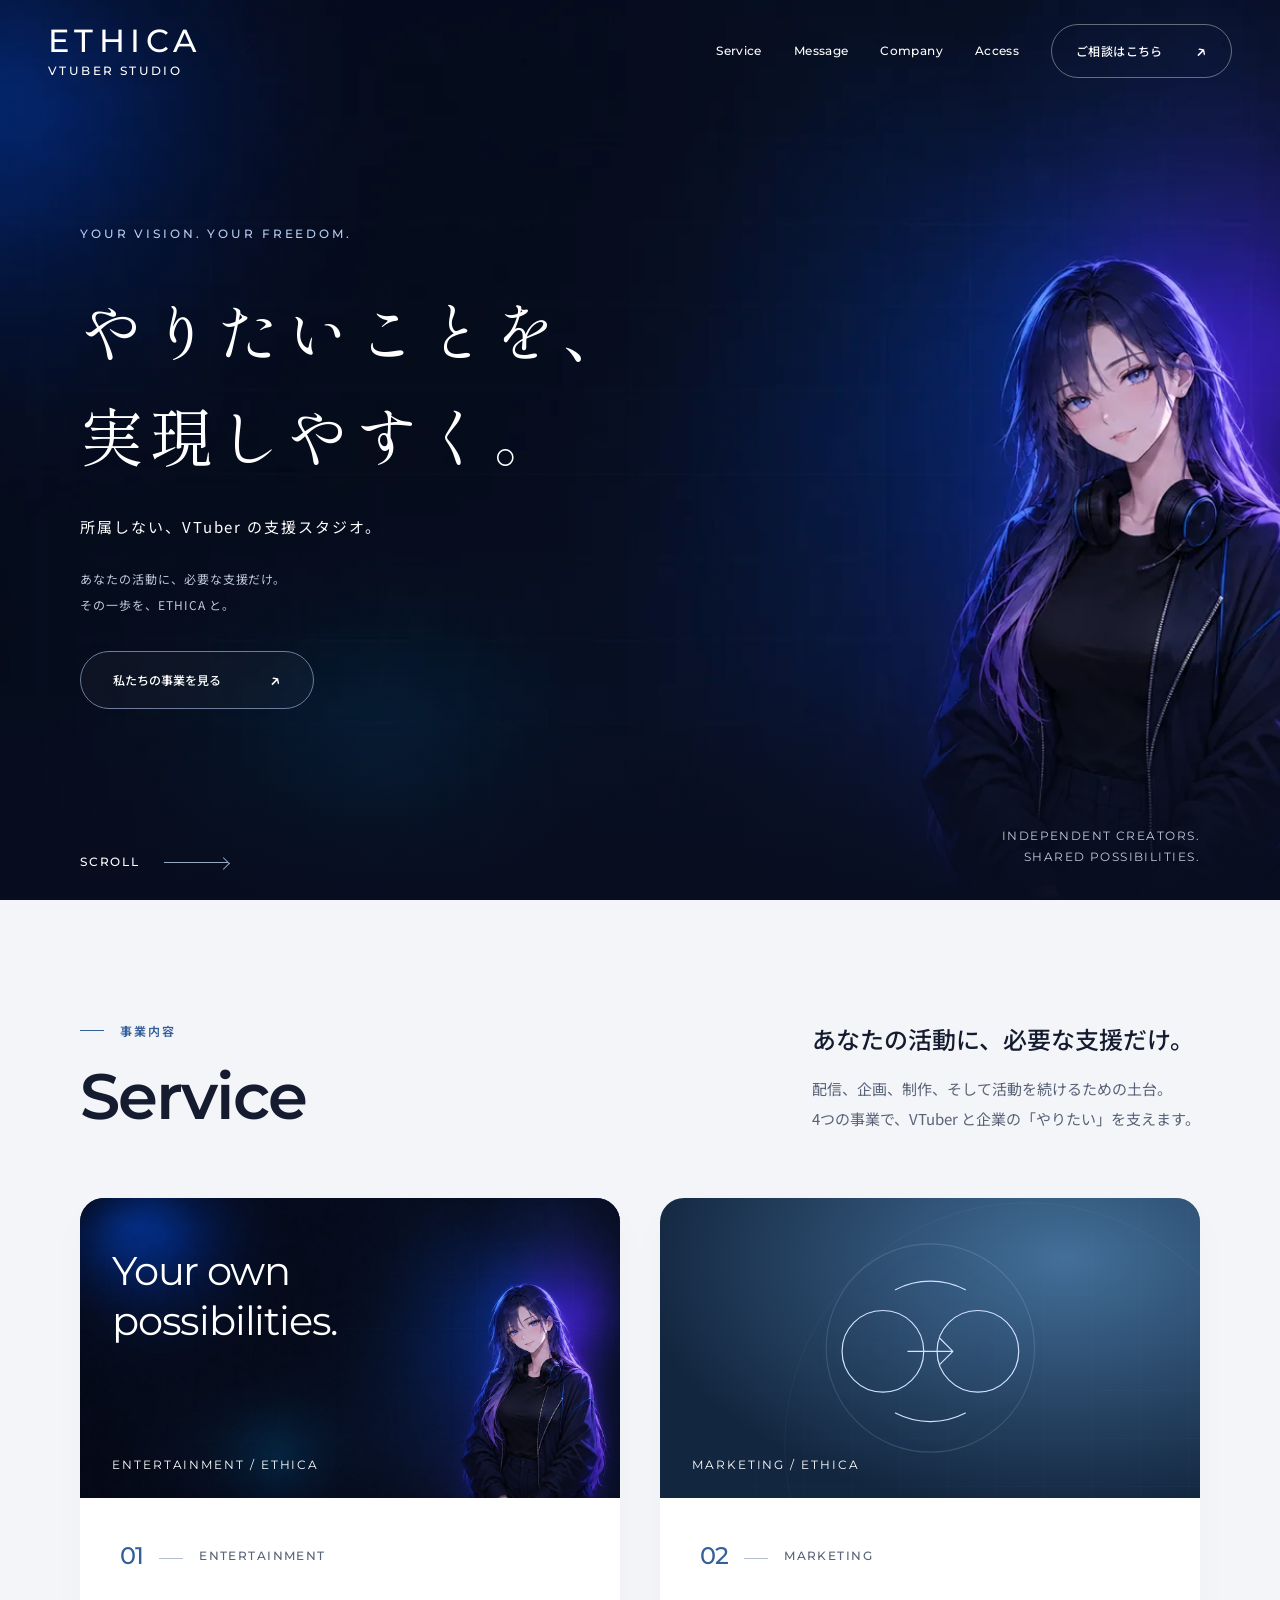
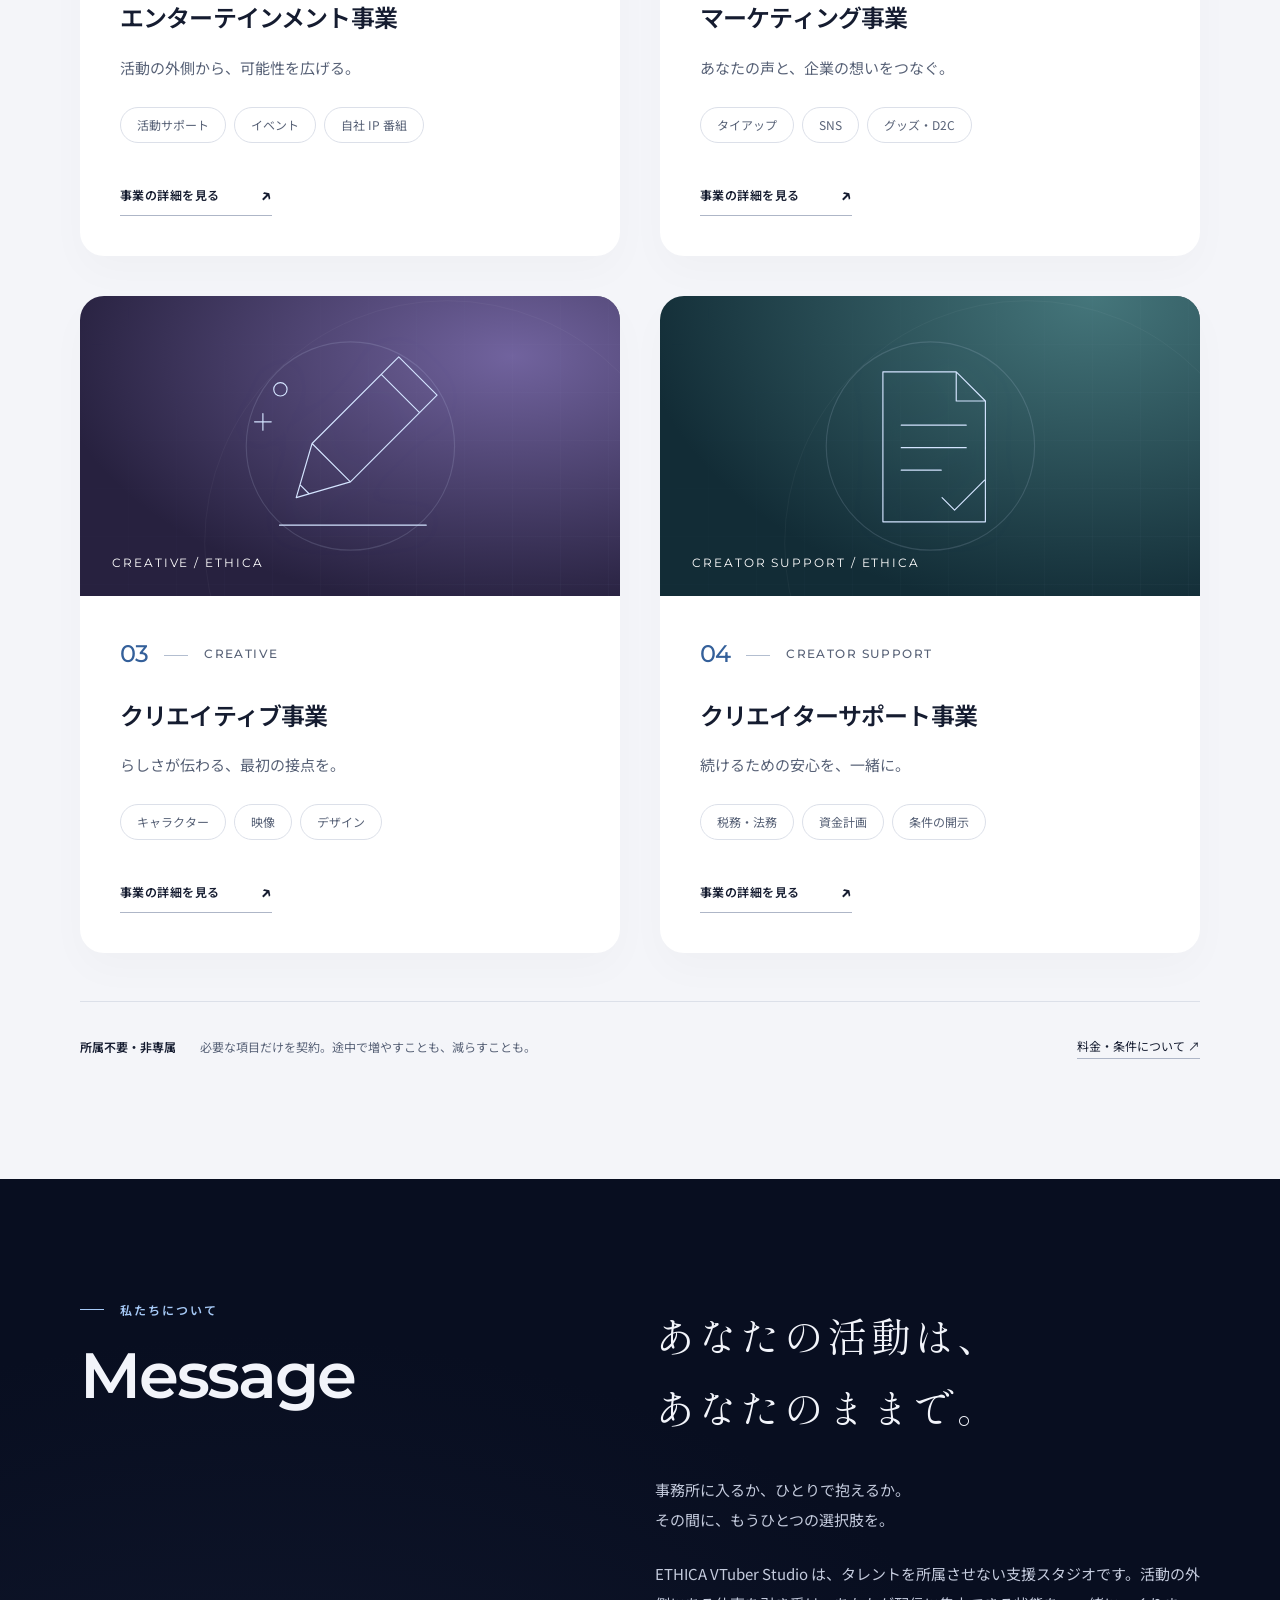
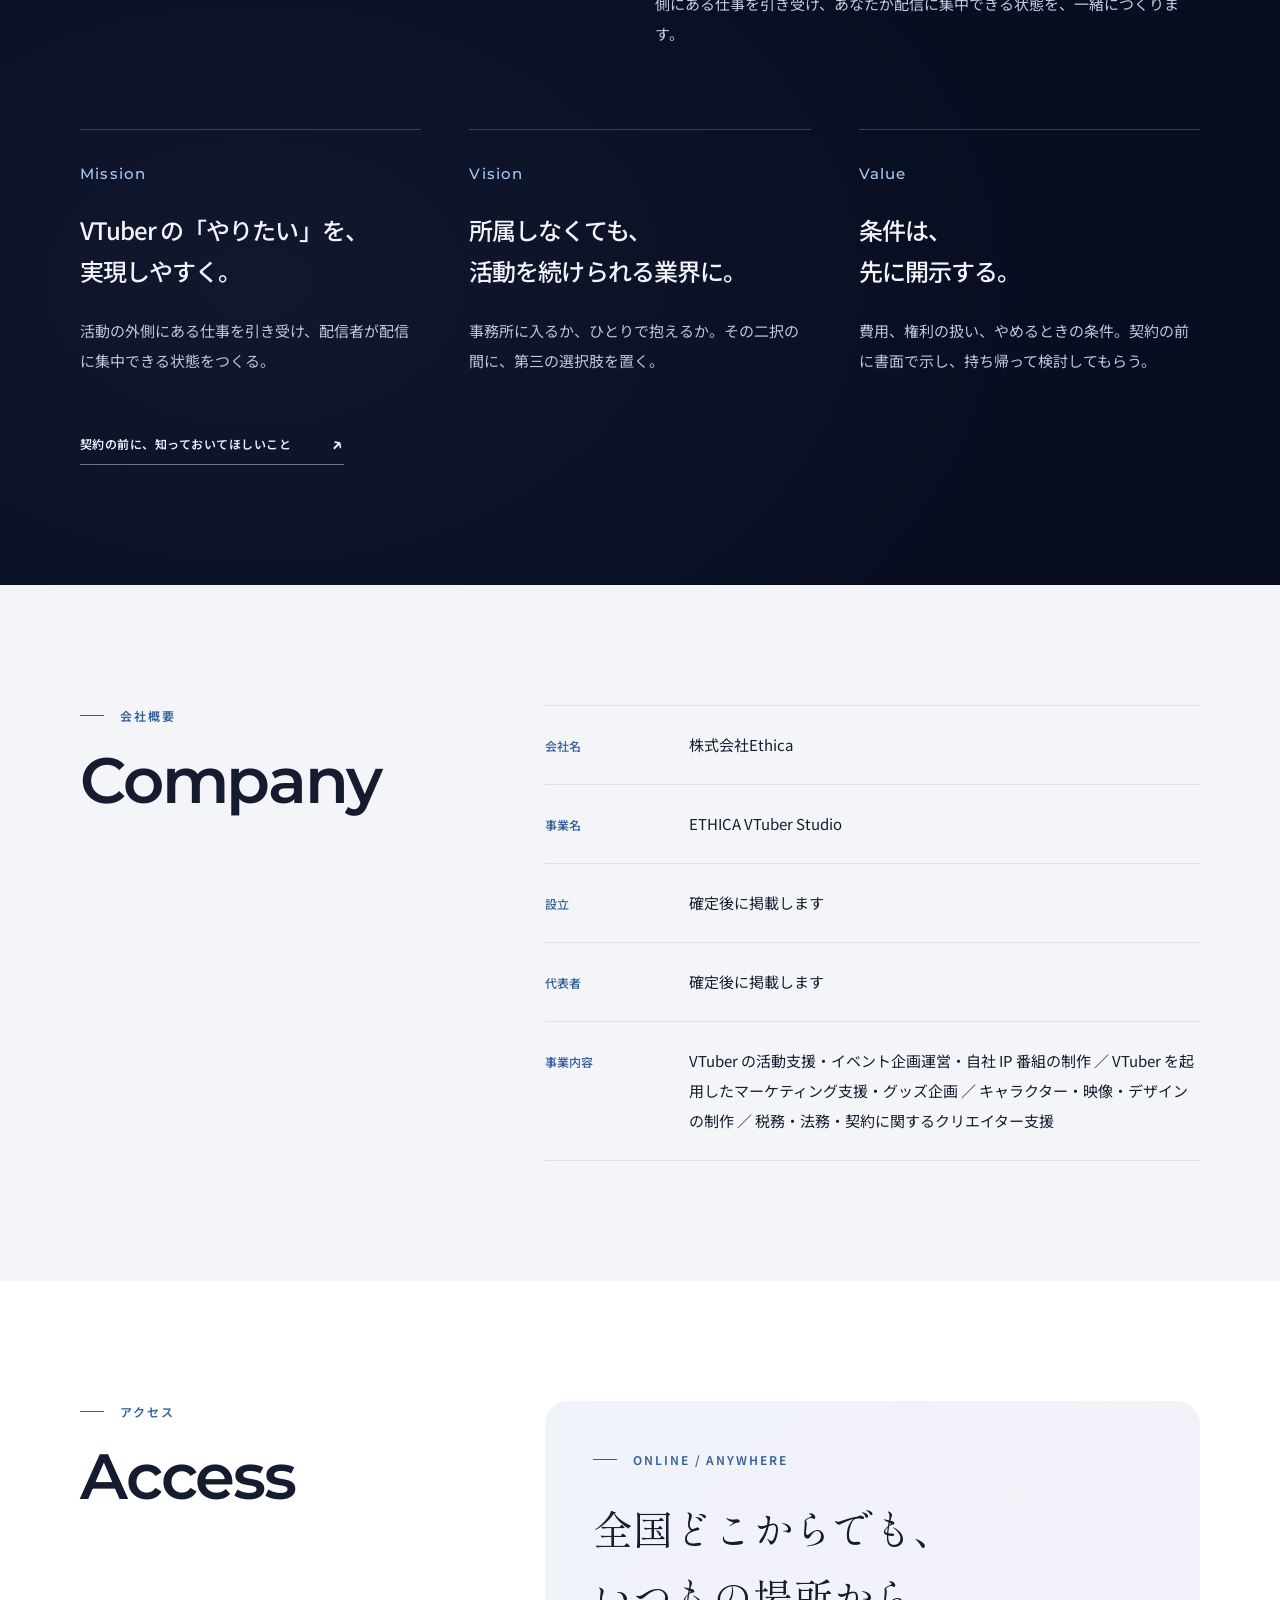
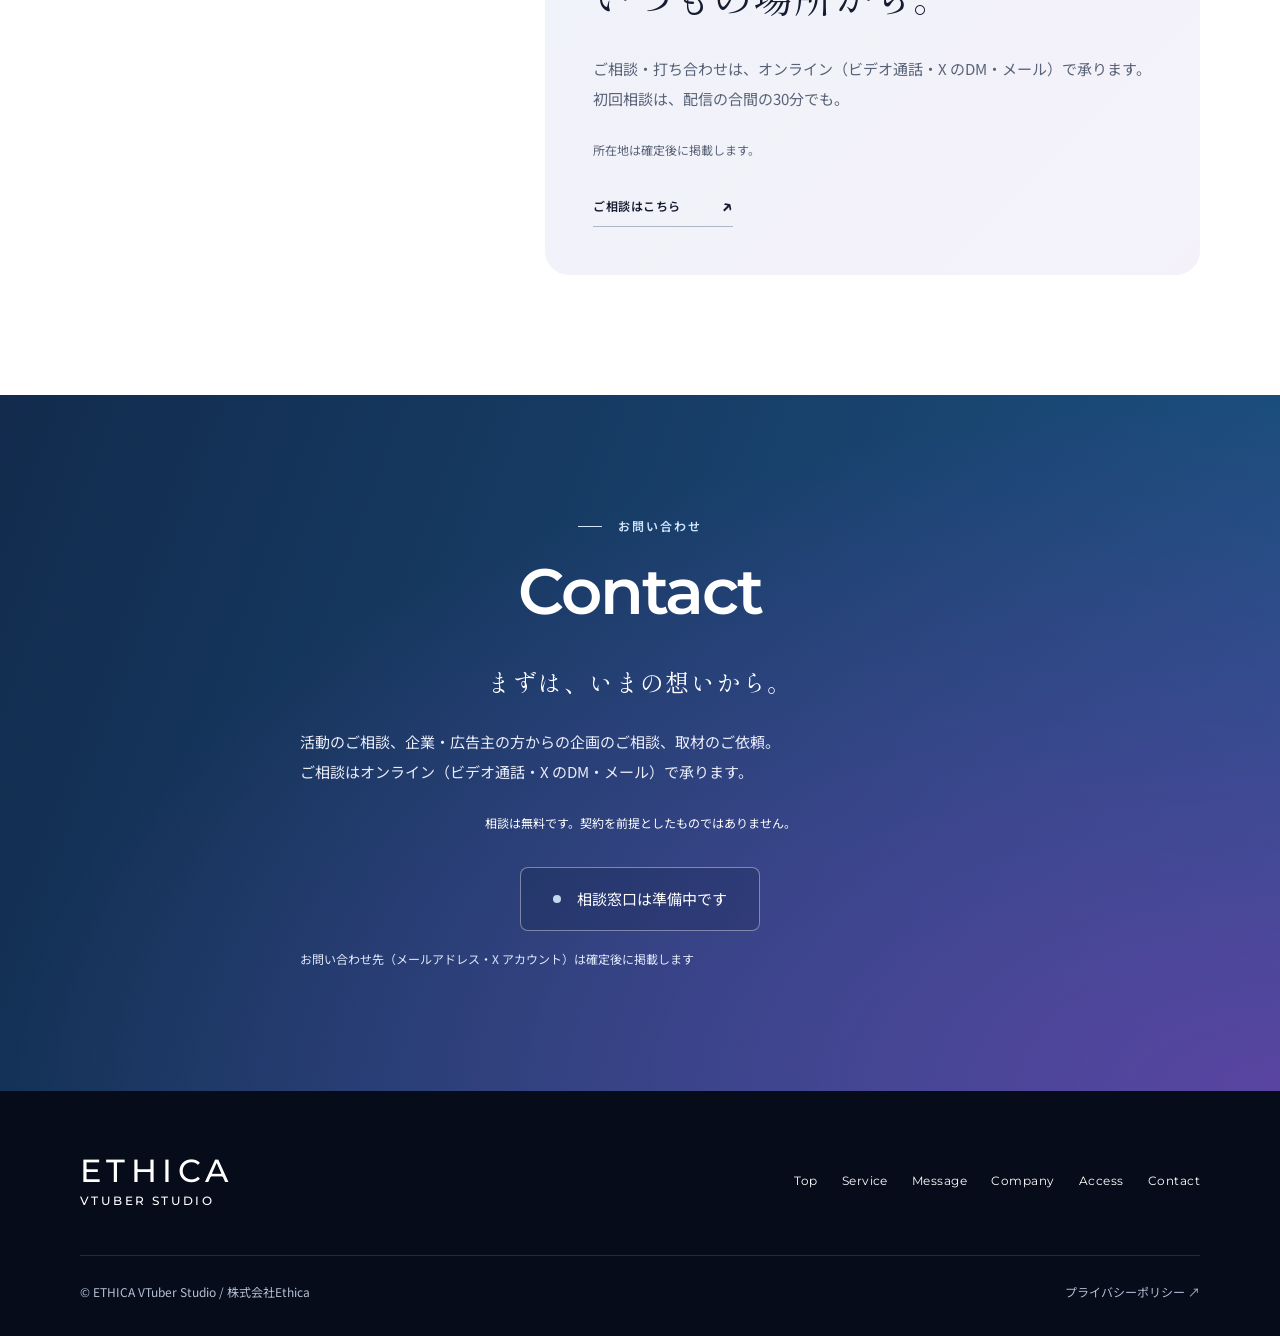
==== commit 016334d7: "GPT-6 astra デザイン版に差し替え（仮 VTuber ビジュアル・スマホ用立ち絵・画像軽量化） Co-Authored-By: Claude Fable 5.1 <noreply@anthr" ====
--- a/index.html
+++ b/index.html
@@ -1,162 +1,5 @@
-<!doctype html>
-<html lang="ja">
-<head>
-<meta charset="utf-8">
-<meta name="viewport" content="width=device-width,initial-scale=1">
-<title>ETHICA VTuber Studio｜所属しない、VTuber の支援スタジオ</title>
-<meta name="description" content="VTuber の「やりたい」を実現しやすく。VTuber タイアップ、イベント・自社番組、キャラクターと映像の制作、税務・法務の支援。所属不要の VTuber 支援スタジオです。">
-<meta name="robots" content="noindex,nofollow">
-<meta property="og:title" content="ETHICA VTuber Studio｜所属しない、VTuber の支援スタジオ">
-<meta property="og:description" content="VTuber の「やりたい」を実現しやすく。VTuber タイアップ、イベント・自社番組、キャラクターと映像の制作、税務・法務の支援。所属不要の VTuber 支援スタジオです。">
-<meta property="og:type" content="website">
-<link rel="icon" href="assets/favicon.svg" type="image/svg+xml">
-<link rel="preconnect" href="https://fonts.googleapis.com">
-<link rel="preconnect" href="https://fonts.gstatic.com" crossorigin>
-<link href="https://fonts.googleapis.com/css2?family=Montserrat:wght@500;600;700;800&family=Noto+Sans+JP:wght@400;500;700&family=Shippori+Mincho:wght@500;600&display=swap" rel="stylesheet">
-<link rel="stylesheet" href="assets/style.css">
-</head>
-<body>
-<header class="hd">
-<div class="wrap">
-<a class="logo" href="index.html" aria-label="ETHICA VTuber Studio">ETHICA<span class="dot"></span><small>VTUBER STUDIO</small></a>
-<nav class="gnav" aria-label="グローバルナビゲーション"><a href="index.html">TOP</a><a href="index.html#service">SERVICE</a><a href="index.html#message">MESSAGE</a><a href="index.html#company">COMPANY</a><a href="index.html#access">ACCESS</a><a href="index.html#contact">CONTACT</a></nav>
-<a class="hd-cta" href="index.html#contact">お問い合わせ</a>
-<button class="burger" aria-label="メニュー" aria-expanded="false"><span></span><span></span><span></span></button>
-</div>
-</header>
-<nav class="mnav" aria-label="モバイルナビゲーション"><a href="index.html">TOP</a><a href="index.html#service">SERVICE</a><a href="index.html#message">MESSAGE</a><a href="index.html#company">COMPANY</a><a href="index.html#access">ACCESS</a><a href="index.html#contact">CONTACT</a><div class="sub"><a href="entertainment.html">エンターテインメント事業</a><a href="marketing.html">マーケティング事業</a><a href="creative.html">クリエイティブ事業</a><a href="support.html">クリエイターサポート事業</a></div><a class="btn" href="index.html#contact">お問い合わせ</a></nav>
-<main>
-<!-- ヒーロー -->
-<section class="hero" id="top">
-<div class="bg" aria-hidden="true"><i></i><i></i><i></i><div class="grid"></div><div class="vig"></div></div>
-<div class="in">
-<p class="eyebrow en">ETHICA VTUBER STUDIO</p>
-<h1>やりたいことを、<br>実現しやすく。</h1>
-<p class="sub">所属しない、VTuber の支援スタジオ</p>
-<div class="ctas"><a class="btn" href="#service">事業内容を見る<svg class="ar" viewBox="0 0 16 16" fill="none" stroke="currentColor" stroke-width="1.6"><path d="M3 8h10M9 4l4 4-4 4"/></svg></a><a class="btn ghost" href="#contact">ご相談はこちら</a></div>
-</div>
-<div class="scroll en" aria-hidden="true">Scroll</div>
-</section>
-
-<!-- Service: 4 事業 -->
-<section class="paper" id="service">
-<div class="wrap">
-<div class="sec-head rv">
-<div><span class="label">事業内容</span><h2 class="ttl">Service</h2></div>
-<p>VTuber の活動支援とイベント、企業とのタイアップ、キャラクターと映像の制作、そして税務・法務の支援。4 つの事業で、VTuber の活動と企業のプロモーションを裏側から支えます。</p>
-</div>
-
-<article class="feature rv">
-<div class="vis"><div class="art a" aria-hidden="true"><span class="glow" style="width:60%;height:60%;left:-10%;top:-10%;background:#45b8f2"></span><span class="glow" style="width:50%;height:50%;right:-10%;bottom:-15%;background:#8b72ff"></span><span class="ring" style="width:70%;aspect-ratio:1;left:15%;top:20%"></span><span class="ring" style="width:46%;aspect-ratio:1;left:27%;top:32%;opacity:.6"></span><span class="mark">01</span><span class="lbl">ENTERTAINMENT</span></div></div>
-<div class="body">
-<div class="no"><b>01</b><span>ENTERTAINMENT</span></div>
-<p class="kicker">エンターテインメント事業</p>
-<h3>「やりたい」を、<br>カタチにする。</h3>
-<p>所属していただく必要はありません。案件の調整、配信と動画の制作、グッズ、月に一度の振り返り。必要な支援だけを選び、いまの活動を続けたまま使えます。あわせて、VTuber イベントの企画・運営と、当社が主催する自社 IP 番組を手がけます。</p>
-<div class="meta"><div><b>対象</b>一定のファンがいる方／自分で走れる方／これから始める方</div><div><b>特長</b>所属不要・非専属、条件は契約前にすべて開示</div></div>
-<a class="btn" href="entertainment.html">事業の詳細を見る<svg class="ar" viewBox="0 0 16 16" fill="none" stroke="currentColor" stroke-width="1.6"><path d="M3 8h10M9 4l4 4-4 4"/></svg></a>
-</div>
-</article>
-
-<div class="cards">
-<article class="card rv d1">
-<div class="vis"><div class="art b" aria-hidden="true"><span class="bars"><i style="height:35%"></i><i style="height:55%"></i><i style="height:45%"></i><i style="height:80%"></i><i style="height:65%"></i><i style="height:100%"></i></span><span class="lbl">MARKETING</span></div></div>
-<div class="body">
-<div class="no"><b>02</b><span>MARKETING</span></div>
-<h3>マーケティング事業</h3>
-<p class="lead">VTuber と企業をつなぎ、届く企画に。</p>
-<p>VTuber タイアップのキャスティングから条件交渉、PR 表記、請求まで当社が窓口になります。コンテンツプロデュース、SNS 運用、受注生産のグッズ・D2C まで。</p>
-<ul class="tags"><li>TIE-UP</li><li>PRODUCE</li><li>SNS</li><li>D2C</li></ul>
-<a class="tlink" href="marketing.html">事業の詳細を見る<svg class="ar" viewBox="0 0 16 16" fill="none" stroke="currentColor" stroke-width="1.6"><path d="M3 8h10M9 4l4 4-4 4"/></svg></a>
-</div>
-</article>
-<article class="card rv d2">
-<div class="vis"><div class="art c" aria-hidden="true"><span class="ring" style="width:120%;aspect-ratio:1;left:-10%;top:-40%"></span><span class="ring" style="width:80%;aspect-ratio:1;left:10%;top:-20%;opacity:.6"></span><span class="glow" style="width:60%;height:60%;right:-20%;bottom:-20%;background:#fff;opacity:.35"></span><span class="lbl">CREATIVE</span></div></div>
-<div class="body">
-<div class="no"><b>03</b><span>CREATIVE</span></div>
-<h3>クリエイティブ事業</h3>
-<p class="lead">配信の第一印象を、つくる。</p>
-<p>キャラクター（ガワ）の制作と Live2D・3D の発注窓口、OP・ED や切り抜きの映像制作、配信画面やサムネイルのデザイン、チャンネルの方向性づくりまで。</p>
-<ul class="tags"><li>CHARACTER</li><li>MOVIE</li><li>DESIGN</li><li>BRANDING</li></ul>
-<a class="tlink" href="creative.html">事業の詳細を見る<svg class="ar" viewBox="0 0 16 16" fill="none" stroke="currentColor" stroke-width="1.6"><path d="M3 8h10M9 4l4 4-4 4"/></svg></a>
-</div>
-</article>
-<article class="card rv d3">
-<div class="vis"><div class="art d" aria-hidden="true"><span class="mark">04</span><span class="ring" style="width:50%;aspect-ratio:1;left:8%;top:18%;border-color:rgba(31,95,201,.35)"></span><span class="ring" style="width:30%;aspect-ratio:1;left:18%;top:36%;border-color:rgba(31,95,201,.35)"></span><span class="lbl">CREATOR SUPPORT</span></div></div>
-<div class="body">
-<div class="no"><b>04</b><span>CREATOR SUPPORT</span></div>
-<h3>クリエイターサポート事業</h3>
-<p class="lead">ひとりでは判断しにくいことを、一緒に。</p>
-<p>確定申告やインボイス、契約書の読み方、権利の扱い、機材と制作費の計画。税理士・弁護士と連携し、活動の土台を整えます。料金と条件は契約の前に公開します。</p>
-<ul class="tags"><li>TAX</li><li>LEGAL</li><li>CONTRACT</li><li>PLANNING</li></ul>
-<a class="tlink" href="support.html">事業の詳細を見る<svg class="ar" viewBox="0 0 16 16" fill="none" stroke="currentColor" stroke-width="1.6"><path d="M3 8h10M9 4l4 4-4 4"/></svg></a>
-</div>
-</article>
-</div>
-</div>
-</section>
-
-<!-- Message -->
-<section class="msg" id="message">
-<div class="glow" aria-hidden="true"></div>
-<div class="wrap">
-<div class="rv"><span class="label light">私たちについて</span><h2 class="ttl light">Message</h2></div>
-<p class="copy rv">ETHICA VTuber Studio は、VTuber の活動を裏側から支えるために立ち上げたスタジオです。<br>所属していただく必要はありません。税務・法務、案件の獲得、配信と動画の制作、グッズ、キャラクターの制作、企画の構成。必要な支援だけを選んで、いまの活動を続けたまま使っていただけます。</p>
-<p class="copy rv">「聞いてみないと分からない」をなくすために、料金と条件は契約の前に公開します。解約後の活動を制限する条項も設けません。VTuber の「やりたい」が、より実現しやすい業界をつくっていきます。</p>
-<div class="mvv">
-<div class="rv d1"><span class="en">Mission</span><h3>VTuber の「やりたい」を、実現しやすく。</h3><p>活動の外側にある仕事を引き受け、配信者が配信に集中できる状態をつくります。</p></div>
-<div class="rv d2"><span class="en">Vision</span><h3>所属しなくても、活動を続けられる業界に。</h3><p>事務所に入るか、ひとりで抱えるか。その二択の間に、第三の選択肢を置きます。</p></div>
-<div class="rv d3"><span class="en">Value</span><h3>条件は、先に開示する。</h3><p>費用、権利の扱い、やめるときの条件。契約の前に書面で示し、持ち帰って検討していただきます。</p></div>
-</div>
-</div>
-</section>
-
-<!-- Company -->
-<section class="paper" id="company">
-<div class="wrap two">
-<div class="rv"><span class="label">会社概要</span><h2 class="ttl">Company</h2></div>
-<dl class="dl rv d1">
-<div><dt>会社名</dt><dd>株式会社Ethica</dd></div>
-<div><dt>事業名</dt><dd>ETHICA VTuber Studio</dd></div>
-<div><dt>設立</dt><dd class="tbd">確定後に掲載します</dd></div>
-<div><dt>代表者</dt><dd class="tbd">確定後に掲載します</dd></div>
-<div><dt>事業内容</dt><dd>VTuber の活動支援・イベント企画運営・自社 IP 番組の制作 ／ VTuber を起用したマーケティング支援・グッズ企画 ／ キャラクター・映像・デザインの制作 ／ 税務・法務・契約に関するクリエイター支援</dd></div>
-</dl>
-</div>
-</section>
-
-<!-- Access -->
-<section id="access">
-<div class="wrap two">
-<div class="acc rv"><span class="label">アクセス</span><h2 class="ttl">Access</h2>
-<p>所在地は確定後に掲載します。<br>ご相談・打ち合わせはオンラインで承っており、全国どこからでもご利用いただけます。</p>
-<a class="tlink" href="#contact">ご相談はこちら<svg class="ar" viewBox="0 0 16 16" fill="none" stroke="currentColor" stroke-width="1.6"><path d="M3 8h10M9 4l4 4-4 4"/></svg></a>
-</div>
-<div class="map rv d1"><div class="in"><span class="en">Online First</span><h3>ご相談は、オンラインで。</h3><p>初回のご相談はビデオ通話またはチャットで行います。配信の合間の 30 分でも構いません。</p><ul class="pins"><li>ビデオ通話</li><li>X のDM</li><li>メール</li></ul></div></div>
-</div>
-</section>
-
-<!-- Contact -->
-<section class="contact" id="contact">
-<div class="wrap">
-<div class="rv"><span class="label">お問い合わせ</span><h2 class="ttl">Contact</h2></div>
-<p class="copy rv">活動のご相談、企業・広告主の方からの企画のご相談、取材のご依頼は以下よりお問い合わせください。<br>相談は無料です。相談したからといって、契約する必要はありません。</p>
-<div class="ctas rv d1"><a class="btn" href="mailto:contact@ethica.example"><svg class="ar" viewBox="0 0 16 16" fill="none" stroke="currentColor" stroke-width="1.5"><rect x="1.5" y="3" width="13" height="10" rx="1.5"/><path d="M2 4l6 5 6-5"/></svg>メールで問い合わせる</a><a class="btn ghost" href="#" rel="noopener">X のDMで相談する</a></div>
-<p class="mail">contact@ethica.example</p>
-<p class="note">企業・広告主の方は、契約と請求の窓口を当社が担います。配信者と直接やり取りしていただく必要はありません。</p>
-</div>
-</section>
-</main>
-<footer class="ft">
-<div class="wrap">
-<div class="row">
-<a class="logo" href="index.html">ETHICA<span class="dot"></span><small>VTUBER STUDIO</small></a>
-<nav class="gnav" aria-label="フッターナビゲーション"><a href="index.html">TOP</a><a href="index.html#service">SERVICE</a><a href="index.html#message">MESSAGE</a><a href="index.html#company">COMPANY</a><a href="index.html#access">ACCESS</a><a href="index.html#contact">CONTACT</a></nav>
-</div>
-<div class="biz"><a href="entertainment.html">エンターテインメント事業</a><a href="marketing.html">マーケティング事業</a><a href="creative.html">クリエイティブ事業</a><a href="support.html">クリエイターサポート事業</a></div>
-<div class="bottom"><span>© ETHICA VTuber Studio</span><a href="privacy.html">プライバシーポリシー</a></div>
-</div>
-</footer>
-<script src="assets/main.js"></script>
-</body>
-</html>
+<!doctype html><html lang="ja"><head><meta charset="utf-8"><meta name="viewport" content="width=device-width, initial-scale=1"><meta name="robots" content="noindex,nofollow"><title>やりたいことを、実現しやすく。 | ETHICA VTuber Studio</title><meta name="description" content="所属しない、VTuber の支援スタジオ。ETHICA は非専属・業務委託で、活動支援、マーケティング、制作、税務・法務の相談を支えます。相談は無料、契約の前提はありません。"><meta name="theme-color" content="#080e20"><link rel="icon" href="assets/favicon.svg" type="image/svg+xml"><link rel="preconnect" href="https://fonts.googleapis.com"><link rel="preconnect" href="https://fonts.gstatic.com" crossorigin><link href="https://fonts.googleapis.com/css2?family=Montserrat:wght@400;500;600;700&family=Noto+Sans+JP:wght@400;500;600;700&family=Shippori+Mincho:wght@400;500&display=swap" rel="stylesheet"><link rel="stylesheet" href="assets/style.css"><script src="assets/main.js" defer></script></head><body class="home"><a class="skip-link" href="#main">本文へ移動</a><header class="site-header"><a class="brand" href="index.html" aria-label="ETHICA VTuber Studio トップ"><span class="wordmark">ETHICA<span>VTUBER STUDIO</span></span></a><button class="menu-toggle" type="button" aria-expanded="false" aria-controls="main-nav" aria-label="メニューを開く"><span></span><span></span></button><nav id="main-nav" class="main-nav" aria-label="メインナビゲーション"><a href="index.html#service">Service</a><a href="index.html#message">Message</a><a href="index.html#company">Company</a><a href="index.html#access">Access</a><a class="nav-contact" href="index.html#contact">ご相談はこちら <span aria-hidden="true">↗</span></a></nav></header><main id="main"><section class="hero" aria-labelledby="hero-title"><picture class="hero-picture"><source media="(max-width: 760px)" type="image/webp" srcset="assets/img/hero_portrait.webp"><source media="(max-width: 760px)" srcset="assets/img/hero_portrait.jpg"><source type="image/webp" srcset="assets/img/hero_wide.webp"><img class="hero-image" src="assets/img/hero_wide.jpg" alt="青と紫の光に包まれた、ヘッドセットを首にかけたオリジナル VTuber キャラクター" width="1536" height="864" fetchpriority="high"></picture><div class="hero-shade"></div><div class="container hero-content"><p class="hero-label">YOUR VISION. YOUR FREEDOM.</p><h1 id="hero-title" class="serif"><span>やりたいことを、</span><span>実現しやすく。</span></h1><p class="hero-sub">所属しない、VTuber の支援スタジオ。</p><p class="hero-detail">あなたの活動に、必要な支援だけ。<br>その一歩を、ETHICA と。</p><a href="#service" class="button button-glass">私たちの事業を見る <span aria-hidden="true">↗</span></a></div><div class="hero-bottom container"><a href="#service" class="scroll-cue">SCROLL<span></span></a><p>INDEPENDENT CREATORS.<br>SHARED POSSIBILITIES.</p></div></section>
+<section id="service" class="section service-section"><div class="container"><div class="section-intro reveal"><div class="section-heading"><p class="eyebrow">事業内容</p><h2>Service</h2></div><div><h3>あなたの活動に、必要な支援だけ。</h3><p>配信、企画、制作、そして活動を続けるための土台。<br>4つの事業で、VTuber と企業の「やりたい」を支えます。</p></div></div><div class="business-grid"><article class="business-card reveal"><div class="art art-entertainment photo-art" aria-hidden="true"><img src="assets/img/hero_wide.jpg" alt="" loading="lazy" width="1536" height="864"><span class="art-word">Your own<br>possibilities.</span><span class="art-caption">ENTERTAINMENT / ETHICA</span></div><div class="card-copy"><p class="card-kicker"><span>01</span>ENTERTAINMENT</p><h3>エンターテインメント事業</h3><p>活動の外側から、可能性を広げる。</p><ul class="tags"><li>活動サポート</li><li>イベント</li><li>自社 IP 番組</li></ul><a class="text-link" href="entertainment.html">事業の詳細を見る <span aria-hidden="true">↗</span></a></div></article><article class="business-card reveal"><div class="art art-marketing" aria-hidden="true"><div class="art-orbit"></div><svg viewBox="0 0 320 288" fill="none" stroke="currentColor" stroke-width="1.4" stroke-linecap="round" stroke-linejoin="round" aria-hidden="true"><circle cx="160" cy="144" r="125" stroke-opacity=".15"/><circle cx="103" cy="148" r="49"/><circle cx="217" cy="148" r="49"/><path d="M133 148h54m-16-16 16 16-16 16M118 74a91 91 0 0 1 84 0M118 222a91 91 0 0 0 84 0"/></svg><span class="art-caption">MARKETING / ETHICA</span></div><div class="card-copy"><p class="card-kicker"><span>02</span>MARKETING</p><h3>マーケティング事業</h3><p>あなたの声と、企業の想いをつなぐ。</p><ul class="tags"><li>タイアップ</li><li>SNS</li><li>グッズ・D2C</li></ul><a class="text-link" href="marketing.html">事業の詳細を見る <span aria-hidden="true">↗</span></a></div></article><article class="business-card reveal"><div class="art art-creative" aria-hidden="true"><div class="art-orbit"></div><svg viewBox="0 0 320 288" fill="none" stroke="currentColor" stroke-width="1.4" stroke-linecap="round" stroke-linejoin="round" aria-hidden="true"><circle cx="160" cy="144" r="125" stroke-opacity=".15"/><path d="m95 206 19-65L218 37l46 46-104 104-65 19zm19-65 46 46m-60 4 10 10M197 58l46 46M75 239h176"/><circle cx="76" cy="76" r="8"/><path d="M65 115H45m10-10v20"/></svg><span class="art-caption">CREATIVE / ETHICA</span></div><div class="card-copy"><p class="card-kicker"><span>03</span>CREATIVE</p><h3>クリエイティブ事業</h3><p>らしさが伝わる、最初の接点を。</p><ul class="tags"><li>キャラクター</li><li>映像</li><li>デザイン</li></ul><a class="text-link" href="creative.html">事業の詳細を見る <span aria-hidden="true">↗</span></a></div></article><article class="business-card reveal"><div class="art art-support" aria-hidden="true"><div class="art-orbit"></div><svg viewBox="0 0 320 288" fill="none" stroke="currentColor" stroke-width="1.4" stroke-linecap="round" stroke-linejoin="round" aria-hidden="true"><circle cx="160" cy="144" r="125" stroke-opacity=".15"/><path d="M103 55h88l35 35v145H103zM191 55v35h35M125 119h78m-78 27h78m-78 27h48m1 33 15 15 36-36"/></svg><span class="art-caption">CREATOR SUPPORT / ETHICA</span></div><div class="card-copy"><p class="card-kicker"><span>04</span>CREATOR SUPPORT</p><h3>クリエイターサポート事業</h3><p>続けるための安心を、一緒に。</p><ul class="tags"><li>税務・法務</li><li>資金計画</li><li>条件の開示</li></ul><a class="text-link" href="support.html">事業の詳細を見る <span aria-hidden="true">↗</span></a></div></article></div><div class="service-promise reveal"><span>所属不要・非専属</span><p>必要な項目だけを契約。途中で増やすことも、減らすことも。</p><a href="support.html#terms">料金・条件について <span aria-hidden="true">↗</span></a></div></div></section>
+<section id="message" class="section message"><div class="container"><div class="message-intro reveal"><div class="section-heading"><p class="eyebrow">私たちについて</p><h2>Message</h2></div><div><h3 class="serif">あなたの活動は、<br>あなたのままで。</h3><p>事務所に入るか、ひとりで抱えるか。<br>その間に、もうひとつの選択肢を。</p><p>ETHICA VTuber Studio は、タレントを所属させない支援スタジオです。活動の外側にある仕事を引き受け、あなたが配信に集中できる状態を、一緒につくります。</p></div></div><div class="values"><article class="reveal"><p class="value-label">Mission</p><h3>VTuber の「やりたい」を、<br>実現しやすく。</h3><p>活動の外側にある仕事を引き受け、配信者が配信に集中できる状態をつくる。</p></article><article class="reveal"><p class="value-label">Vision</p><h3>所属しなくても、<br>活動を続けられる業界に。</h3><p>事務所に入るか、ひとりで抱えるか。その二択の間に、第三の選択肢を置く。</p></article><article class="reveal"><p class="value-label">Value</p><h3>条件は、<br>先に開示する。</h3><p>費用、権利の扱い、やめるときの条件。契約の前に書面で示し、持ち帰って検討してもらう。</p></article></div><a class="text-link light-link" href="support.html#terms">契約の前に、知っておいてほしいこと <span aria-hidden="true">↗</span></a></div></section>
+<section id="company" class="section company"><div class="container split-section reveal"><div class="section-heading"><p class="eyebrow">会社概要</p><h2>Company</h2></div><dl class="data-list"><div><dt>会社名</dt><dd>株式会社Ethica</dd></div><div><dt>事業名</dt><dd>ETHICA VTuber Studio</dd></div><div><dt>設立</dt><dd>確定後に掲載します</dd></div><div><dt>代表者</dt><dd>確定後に掲載します</dd></div><div><dt>事業内容</dt><dd>VTuber の活動支援・イベント企画運営・自社 IP 番組の制作 ／ VTuber を起用したマーケティング支援・グッズ企画 ／ キャラクター・映像・デザインの制作 ／ 税務・法務・契約に関するクリエイター支援</dd></div></dl></div></section>
+<section id="access" class="section access"><div class="container split-section reveal"><div class="section-heading"><p class="eyebrow">アクセス</p><h2>Access</h2></div><div class="access-content"><p class="eyebrow">ONLINE / ANYWHERE</p><h3 class="serif">全国どこからでも、<br>いつもの場所から。</h3><p>ご相談・打ち合わせは、オンライン（ビデオ通話・X のDM・メール）で承ります。初回相談は、配信の合間の30分でも。</p><p class="location-note">所在地は確定後に掲載します。</p><a class="text-link" href="index.html#contact">ご相談はこちら <span aria-hidden="true">↗</span></a></div></div></section><section id="contact" class="contact section"><div class="container contact-inner"><div class="section-heading"><p class="eyebrow">お問い合わせ</p><h2>Contact</h2></div><h3 class="serif">まずは、いまの想いから。</h3><p class="contact-copy">活動のご相談、企業・広告主の方からの企画のご相談、取材のご依頼。<br class="desktop-break">ご相談はオンライン（ビデオ通話・X のDM・メール）で承ります。</p><p class="contact-promise">相談は無料です。契約を前提としたものではありません。</p><div class="contact-status"><span class="status-dot" aria-hidden="true"></span>相談窓口は準備中です</div><p class="contact-note">お問い合わせ先（メールアドレス・X アカウント）は確定後に掲載します</p></div></section></main><footer class="site-footer"><div class="container"><div class="footer-top"><a class="brand" href="index.html" aria-label="ETHICA VTuber Studio トップ"><span class="wordmark">ETHICA<span>VTUBER STUDIO</span></span></a><nav aria-label="フッターナビゲーション"><a href="index.html">Top</a><a href="index.html#service">Service</a><a href="index.html#message">Message</a><a href="index.html#company">Company</a><a href="index.html#access">Access</a><a href="index.html#contact">Contact</a></nav></div><div class="footer-bottom"><small>© ETHICA VTuber Studio / 株式会社Ethica</small><a href="privacy.html">プライバシーポリシー <span aria-hidden="true">↗</span></a></div></div></footer></body></html>
--- a/assets/style.css
+++ b/assets/style.css
@@ -1,285 +1,19 @@
-/* ETHICA VTuber Studio — サイト共通スタイル
-   参考: miraimusubi.jp のトーン（紙色の背景・紺のインク・青→紫のグラデーション・Montserrat の英字見出し）
-   3 色基調: paper / ink / brand（補助に dusk） */
-:root{
-  --paper:#f5f6fa; --white:#fff; --ink:#0f1526; --night:#070b18;
-  --brand:#0085cf; --brand-light:#45b8f2; --dusk:#8b72ff; --teal:#2bb9a6;
-  --muted:#5d6680; --line:#e3e6ee; --line-dark:rgba(255,255,255,.14);
-  --grad:linear-gradient(100deg,#36c6db 0%,#1f74dc 55%,#0b49ac 100%);
-  --grad-band:linear-gradient(110deg,#0b2a6b 0%,#1f5fc9 45%,#5d4fd6 100%);
-  --font-sans:"Noto Sans JP","Hiragino Kaku Gothic ProN","Hiragino Sans",Meiryo,sans-serif;
-  --font-serif:"Shippori Mincho","Hiragino Mincho ProN","Yu Mincho",serif;
-  --font-display:"Montserrat","Noto Sans JP",sans-serif;
-  --radius:20px; --shadow:0 10px 40px rgba(15,21,38,.08);
-  --w:1120px;
-}
-*{box-sizing:border-box;margin:0;padding:0}
-html{scroll-behavior:smooth;-webkit-text-size-adjust:100%}
-body{font-family:var(--font-sans);color:var(--ink);background:var(--white);font-size:15px;line-height:2;-webkit-font-smoothing:antialiased;font-feature-settings:"palt"}
-img,svg{display:block;max-width:100%}
-a{color:inherit;text-decoration:none}
-ul{list-style:none}
-.wrap{width:min(var(--w),calc(100% - 48px));margin:0 auto}
-.en{font-family:var(--font-display);letter-spacing:.18em;text-transform:uppercase}
-.serif{font-family:var(--font-serif)}
-.sr{position:absolute;width:1px;height:1px;overflow:hidden;clip:rect(0 0 0 0)}
+:root{--ink:#151c30;--muted:#586277;--paper:#f4f5f9;--night:#080e20;--line:#dce0e9;--blue:#34609a;--light-blue:#a6c9f6;--sans:'Noto Sans JP','Hiragino Kaku Gothic ProN',Meiryo,sans-serif;--en:'Montserrat','Hiragino Kaku Gothic ProN',sans-serif;--serif:'Shippori Mincho','Hiragino Mincho ProN','Yu Mincho',serif;--small:12px;--body:15px;--medium:24px;--large:40px;--display:64px}
+*{box-sizing:border-box}html{scroll-behavior:smooth;scroll-padding-top:104px}body{margin:0;color:var(--ink);background:var(--paper);font:400 var(--body)/2 var(--sans);-webkit-font-smoothing:antialiased}h1,h2,h3,p,ul,ol,dl{margin:0}a{color:inherit;text-decoration:none}button{font:inherit}img,svg{display:block;max-width:100%}button,a{-webkit-tap-highlight-color:transparent}button{cursor:pointer}a:focus-visible,button:focus-visible{outline:3px solid #648ce8;outline-offset:6px}::selection{background:#c4d4fa;color:var(--night)}.container{width:calc(100% - 160px);max-width:1200px;margin-inline:auto}.section{padding-block:120px}.serif{font-family:var(--serif);font-weight:400}.eyebrow{display:flex;align-items:center;gap:16px;color:var(--blue);font-size:var(--small);font-weight:600;letter-spacing:.16em;line-height:1.8}.eyebrow:before{content:'';width:24px;height:1px;background:currentColor;flex-shrink:0}.section-heading h2{font:600 var(--display)/1.2 var(--en);letter-spacing:-.035em;margin-top:16px}.section-intro{display:flex;align-items:flex-end;justify-content:space-between;gap:48px;margin-bottom:64px}.section-intro h3{font-size:var(--medium);font-weight:500;line-height:1.6;margin-bottom:16px}.section-intro>div:last-child{max-width:560px}.section-intro p:not(.eyebrow){color:var(--muted)}.split-section{display:grid;grid-template-columns:1fr 1.7fr;gap:80px}.text-link{display:inline-flex;align-items:center;justify-content:space-between;gap:40px;border-bottom:1px solid #aeb6c7;padding:8px 0;font-size:var(--small);font-weight:600;letter-spacing:.04em}.text-link span,.button span,.nav-contact span{font-family:var(--en);font-size:20px;line-height:1;transition:transform .2s}.text-link:hover span,.button:hover span,.nav-contact:hover span{transform:translate(3px,-3px)}.button{display:inline-flex;align-items:center;justify-content:space-between;gap:48px;min-height:56px;padding:16px 32px;border-radius:40px;font-size:var(--small);font-weight:500;transition:background .2s,transform .2s}.button:hover{transform:translateY(-2px)}.button-glass{border:1px solid #6c7c9a;background:#ffffff07;color:#fff}.button-glass:hover{background:#ffffff15}.button-white{background:#fff;color:var(--ink)}
+.site-header{position:fixed;z-index:50;inset:0 0 auto;min-height:96px;padding:24px 48px;display:flex;align-items:center;justify-content:space-between;gap:48px;color:#fff;transition:background .25s,color .25s,box-shadow .25s}.site-header.scrolled,.menu-open .site-header{background:#ffffffef;color:var(--ink);backdrop-filter:blur(16px);box-shadow:0 1px 0 #18213b14}.wordmark{display:block;font:500 32px/1 var(--en);letter-spacing:.17em}.wordmark>span{display:block;font-size:12px;line-height:1;letter-spacing:.2em;margin-top:8px}.main-nav{display:flex;align-items:center;gap:32px;font:500 var(--small)/1.6 var(--en);letter-spacing:.03em}.main-nav>a:not(.nav-contact){padding-block:8px;position:relative}.main-nav>a:not(.nav-contact):after{content:'';position:absolute;bottom:0;left:0;right:100%;height:1px;background:currentColor;transition:right .2s}.main-nav>a:hover:after{right:0}.nav-contact{display:flex;align-items:center;gap:32px;border:1px solid #ffffff60;border-radius:32px;padding:16px 24px;font-family:var(--sans)}.scrolled .nav-contact,.menu-open .nav-contact{border-color:var(--line);background:var(--night);color:white}.menu-toggle{display:none;border:0;background:none;padding:8px;width:48px;height:48px;color:inherit}.menu-toggle span{display:block;height:1px;background:currentColor;width:28px;margin:8px auto;transition:transform .2s}.menu-open .menu-toggle span:first-child{transform:translateY(4.5px) rotate(45deg)}.menu-open .menu-toggle span:last-child{transform:translateY(-4.5px) rotate(-45deg)}.skip-link{position:fixed;top:8px;left:8px;z-index:100;background:#fff;color:var(--ink);padding:8px 16px;transform:translateY(-180%)}.skip-link:focus{transform:translateY(0)}
+.hero{position:relative;height:100svh;min-height:760px;max-height:1080px;isolation:isolate;background:var(--night);color:#fff;overflow:hidden}.hero-image{position:absolute;z-index:-3;width:100%;height:100%;object-fit:cover;object-position:65% center}.hero-shade{position:absolute;inset:0;z-index:-2;background:linear-gradient(90deg,#060c1d38,transparent 70%),linear-gradient(0deg,#080e20 0%,transparent 25%)}.hero-content{height:100%;display:flex;flex-direction:column;align-items:flex-start;justify-content:center;padding-top:32px}.hero-label{font:500 var(--small)/1.8 var(--en);letter-spacing:.24em;color:#b7cced;margin-bottom:32px}.hero h1{font-size:var(--display);line-height:1.65;letter-spacing:.075em}.hero h1 span{display:block}.hero-sub{font-size:15px;letter-spacing:.13em;margin-top:24px}.hero-detail{font-size:var(--small);line-height:2.2;letter-spacing:.08em;color:#c0c9db;margin-top:24px}.hero .button{margin-top:32px}.hero-bottom{position:absolute;bottom:32px;left:0;right:0;display:flex;align-items:flex-end;justify-content:space-between}.hero-bottom p{font:400 var(--small)/1.8 var(--en);letter-spacing:.12em;color:#c0c9db;text-align:right}.scroll-cue{font:500 var(--small)/1 var(--en);letter-spacing:.15em;display:flex;align-items:center;gap:24px}.scroll-cue span{width:64px;height:1px;background:#98a9c5;position:relative}.scroll-cue span:after{content:'';position:absolute;right:0;top:-3px;width:8px;height:8px;border-right:1px solid #98a9c5;border-bottom:1px solid #98a9c5;transform:rotate(-45deg)}
+.business-grid{display:grid;grid-template-columns:1fr 1fr;gap:40px}.business-card{overflow:hidden;border-radius:24px;background:#fff;box-shadow:0 16px 40px #151c3006;transition:box-shadow .3s,transform .3s}.business-card:hover{box-shadow:0 20px 48px #151c3010;transform:translateY(-4px)}.art{position:relative;isolation:isolate;overflow:hidden;display:flex;align-items:center;justify-content:center;aspect-ratio:1.8;color:#d4e4ff;background:#101c3b}.art:before{content:'';position:absolute;inset:0;z-index:-1;background-image:linear-gradient(#d1dcff07 1px,transparent 1px),linear-gradient(90deg,#d1dcff07 1px,transparent 1px);background-size:48px 48px;mask-image:linear-gradient(135deg,transparent,#000)}.art-entertainment{background:radial-gradient(ellipse at 100% 0%,#443d8c,transparent 65%),#0b142c}.art-marketing{background:radial-gradient(ellipse at 75% 20%,#436f99,transparent 75%),#13263f}.art-creative{background:radial-gradient(ellipse at 80% 20%,#71639e,transparent 75%),#27213f}.art-support{background:radial-gradient(ellipse at 80% 0%,#45767b,transparent 75%),#122c36}.art>svg{width:52%;max-height:80%;filter:drop-shadow(0 0 16px #bed6ff30)}.art-orbit{position:absolute;width:90%;aspect-ratio:1;border:1px solid #ffffff0a;border-radius:50%;transform:translate(20%,20%)}.art-caption{position:absolute;left:32px;bottom:24px;font:400 12px/1.5 var(--en);letter-spacing:.16em;color:#d3e1f2}.photo-art img{position:absolute;width:100%;height:100%;object-fit:cover;object-position:right}.art-word{position:absolute;left:32px;top:48px;color:#fff;font:400 40px/1.25 var(--en);letter-spacing:-.03em}.card-copy{padding:40px}.card-kicker{display:flex;align-items:center;gap:16px;font:500 12px/1.5 var(--en);letter-spacing:.12em;color:var(--muted);margin-bottom:24px}.card-kicker span{font-size:24px;letter-spacing:-.04em;color:var(--blue)}.card-kicker span:after{content:'';display:inline-block;vertical-align:middle;width:24px;height:1px;background:#b3bed0;margin-left:16px}.card-copy h3{font-size:24px;line-height:1.6;font-weight:600;letter-spacing:-.035em;margin-bottom:16px}.card-copy>p:not(.card-kicker){color:var(--muted)}.tags{display:flex;flex-wrap:wrap;gap:8px;list-style:none;padding:0;margin-top:24px}.tags li{font-size:12px;line-height:1.5;color:var(--muted);border:1px solid var(--line);border-radius:24px;padding:8px 16px}.card-copy .text-link{margin-top:32px}.service-promise{margin-top:48px;border-top:1px solid var(--line);padding-top:32px;display:flex;align-items:center;gap:24px;font-size:12px}.service-promise>span{font-weight:600;white-space:nowrap}.service-promise>p{color:var(--muted)}.service-promise>a{margin-left:auto;white-space:nowrap;border-bottom:1px solid #aeb6c7}
+.message{background:radial-gradient(ellipse at 20% 70%,#19213b88,transparent 55%),var(--night);color:#f2f4fa}.message .eyebrow{color:#a6c9f6}.message-intro{display:grid;grid-template-columns:1fr 1.2fr;gap:120px}.message-intro h3{font-size:40px;line-height:1.8;letter-spacing:.08em;margin-bottom:32px}.message-intro p:not(.eyebrow){color:#c4cbdd;margin-top:24px}.values{display:grid;grid-template-columns:repeat(3,1fr);gap:48px;margin-top:80px}.values article{border-top:1px solid #ffffff30;padding-top:32px}.value-label{font:500 15px/1.6 var(--en);letter-spacing:.08em;color:#aac9f5;margin-bottom:24px}.values h3{font-size:24px;line-height:1.7;font-weight:500;margin-bottom:24px;letter-spacing:-.04em}.values article>p:last-child{color:#bfc7da}.light-link{margin-top:48px;color:#e8eefc;border-color:#69758f}.data-list>div{display:grid;grid-template-columns:112px 1fr;gap:32px;padding:24px 0;border-top:1px solid var(--line)}.data-list>div:last-child{border-bottom:1px solid var(--line)}.data-list dt{font-size:12px;font-weight:500;color:var(--blue);padding-top:4px}.data-list dd{margin:0}.access{background:#fff}.access-content{position:relative;background:linear-gradient(135deg,#f0f3f9,#f4f1fa);border-radius:24px;padding:48px;overflow:hidden}.access-content h3{font-size:40px;line-height:1.7;margin-block:24px}.access-content>p:not(.eyebrow){color:var(--muted)}.location-note{margin-top:24px;font-size:12px}.access-content .text-link{margin-top:24px}
+.contact{background:radial-gradient(ellipse at 100% 100%,#5944a1,transparent 70%),linear-gradient(110deg,#122b4d,#1d5486);color:white}.contact-inner{text-align:center}.contact .eyebrow{justify-content:center;color:#d0e6ff}.contact h3{font-size:24px;line-height:1.7;margin-top:32px;letter-spacing:.06em}.contact-copy{margin:24px auto 0;max-width:680px;text-align:left;color:#ebedf8}.contact-promise{margin-top:24px;font-size:12px}.contact-status{display:flex;align-items:center;gap:16px;width:fit-content;margin:32px auto 0;padding:16px 32px;border:1px solid #ffffff65;border-radius:8px;font-size:15px;background:#061a3030}.status-dot{width:8px;height:8px;border-radius:50%;background:#c3d8ee}.contact-note{font-size:12px;max-width:680px;margin:16px auto 0;color:#e0e9fb;text-align:left}.site-footer{background:#070c1a;color:#fff;padding:64px 0 32px}.footer-top{display:flex;justify-content:space-between;align-items:center;gap:48px;padding-bottom:48px}.footer-top nav{display:flex;flex-wrap:wrap;gap:24px;font:400 12px/1.8 var(--en);letter-spacing:.04em}.footer-top nav a:hover,.footer-bottom a:hover{color:#b1d0ff}.footer-bottom{border-top:1px solid #ffffff20;padding-top:24px;display:flex;justify-content:space-between;gap:24px;color:#b3bfd2;font-size:12px}.footer-bottom small{font-size:12px}
+.business-hero{background:radial-gradient(ellipse at 85% 40%,#293767 0%,transparent 60%),var(--night);color:#fff;padding:136px 0 72px;overflow:hidden}.theme-marketing{background:radial-gradient(ellipse at 85% 40%,#244f70,transparent 60%),var(--night)}.theme-creative{background:radial-gradient(ellipse at 85% 40%,#4a3b69,transparent 60%),var(--night)}.theme-support{background:radial-gradient(ellipse at 85% 40%,#244b58,transparent 60%),var(--night)}.breadcrumb{display:flex;flex-wrap:wrap;gap:16px;font:400 12px/1.8 var(--en);color:#c1cde1;letter-spacing:.06em}.breadcrumb a:hover{text-decoration:underline}.business-title{display:grid;grid-template-columns:1fr 240px;align-items:center;gap:32px;margin-top:64px}.business-hero .eyebrow{color:#b9d4f9}.business-hero h1{font:500 64px/1.25 var(--en);letter-spacing:-.045em;margin-top:24px}.business-title .serif{font-size:24px;line-height:1.8;letter-spacing:.04em;margin-top:32px}.business-hero-art{color:#c9dcf6}.business-lead{background:#fff;padding:64px 0}.business-lead>.container>p{max-width:800px;margin-inline:auto}.service-index{display:grid;grid-template-columns:repeat(4,1fr);margin-top:48px;gap:24px}.service-index a{display:flex;align-items:baseline;gap:8px;border-bottom:1px solid var(--line);padding:16px 0;font-size:12px;line-height:1.8}.service-index a>span:first-child{color:var(--blue);font-family:var(--en)}.service-index a>span:last-child{margin-left:auto}.detail-row{display:grid;grid-template-columns:1fr 1fr;gap:72px;align-items:center;margin-bottom:96px;scroll-margin-top:128px}.detail-row:last-child{margin-bottom:0}.detail-row:nth-child(even)>.art{order:2}.detail-row .art{aspect-ratio:1.12;border-radius:24px}.detail-row .art>svg{width:72%}.detail-number{font:400 40px/1.2 var(--en);color:var(--blue);letter-spacing:-.04em;display:flex;align-items:center;gap:24px;margin-bottom:24px}.detail-number span{font-size:12px;letter-spacing:.1em;color:var(--muted)}.detail-copy h2{font-size:24px;line-height:1.6;font-weight:600;margin-bottom:24px;overflow-wrap:anywhere}.detail-copy h3{font-size:15px;line-height:1.8;font-weight:600;margin-bottom:16px}.detail-copy>p:not(.detail-number){color:var(--muted)}.detail-points{list-style:none;padding:24px 0 0;margin-top:24px;border-top:1px solid var(--line);font-size:12px}.detail-points li{padding-left:16px;position:relative;margin-bottom:8px}.detail-points li:before{content:'';position:absolute;left:0;top:10px;width:4px;height:4px;border-radius:50%;background:var(--blue)}.audience{background:#eaeef5}.audience-grid{display:grid;grid-template-columns:repeat(3,1fr);gap:24px;margin-top:48px}.audience-card{border-radius:24px;background:white;padding:32px}.audience-letter{font:400 40px/1.2 var(--en);color:var(--blue)}.audience-card h3{font-size:24px;line-height:1.6;font-weight:500;margin:24px 0 16px}.audience-card p{color:var(--muted)}.audience-card ul{border-top:1px solid var(--line);margin-top:24px;padding:24px 0 0;list-style:none;font-size:12px}.audience-card li:before{content:'—';margin-right:8px;color:var(--blue)}.flow{background:#fff}.steps{list-style:none;padding:0}.steps li{display:flex;gap:32px;border-top:1px solid var(--line);padding:32px 0}.steps li>span{font:400 24px/1.6 var(--en);color:var(--blue)}.steps h3{font-size:24px;font-weight:500;line-height:1.6;margin-bottom:16px}.steps p{color:var(--muted)}.small-note{font-size:12px;color:var(--muted);margin-top:24px}.terms{background:#fff}.terms-intro{margin-top:48px;max-width:760px}.terms-intro h3{font-size:24px;line-height:1.6;margin-bottom:16px;font-weight:500}.terms-intro p{color:var(--muted)}.terms table{border-collapse:collapse;width:100%;margin-top:40px;text-align:left}.terms th,.terms td{padding:24px;border-bottom:1px solid var(--line);vertical-align:top}.terms thead{background:#ebeff7;color:#334c71;font-size:12px}.terms tbody th{width:25%;font-weight:500;font-size:15px}.terms tbody td{color:var(--muted)}.consultation{color:#fff;text-align:center;background:radial-gradient(ellipse at 100% 90%,#51438b,transparent 65%),linear-gradient(110deg,#122b4d,#1d5486)}.consultation .eyebrow{justify-content:center;color:#ccdef8}.consultation h2{font-size:40px;line-height:1.8;margin-top:24px}.consultation p:not(.eyebrow){margin-top:24px}.consultation .button{margin-top:32px}.other-grid{margin-top:48px;display:grid;grid-template-columns:repeat(3,1fr);gap:32px}.other-link{display:flex;align-items:center;gap:16px;padding:24px 0;border-top:1px solid var(--line);border-bottom:1px solid var(--line)}.other-number{color:var(--blue);font:400 24px/1.5 var(--en)}.other-link strong{font:500 15px/1.5 var(--en);display:block}.other-link small{font-size:12px;color:var(--muted);display:block;margin-top:8px}.other-link>span:last-child{margin-left:auto}.other-link:hover{border-bottom-color:var(--blue)}.privacy-hero h1{margin-top:16px}.privacy-hero .eyebrow{margin-top:64px}.prose{max-width:800px}.prose h2{font-size:24px;line-height:1.6;margin:48px 0 24px;font-weight:500}.prose p,.prose ul{color:var(--muted)}.prose ul{padding-left:24px}.prose a{color:var(--blue);text-decoration:underline;text-underline-offset:4px}.prose .date{margin-top:48px;font-size:12px}.visually-hidden{position:absolute;width:1px;height:1px;padding:0;margin:-1px;overflow:hidden;clip:rect(0,0,0,0);white-space:nowrap;border:0}.reveal{opacity:1}.reveal-ready .reveal.pending{opacity:0;transform:translateY(24px)}.reveal-ready .reveal{transition:opacity .7s,transform .7s}
+@media(min-width:1600px){.hero-image{object-position:center}}
+@media(max-width:1100px){:root{--display:56px}.container{width:calc(100% - 96px)}.site-header{padding:16px 32px;min-height:80px}.menu-toggle{display:block}.main-nav{display:none;position:absolute;top:80px;left:0;right:0;padding:32px 48px 48px;gap:8px;background:#fff;color:var(--ink);box-shadow:0 16px 24px #080e2010}.menu-open .main-nav{display:flex;flex-direction:column;align-items:stretch}.main-nav>a:not(.nav-contact){padding:16px 0;border-bottom:1px solid var(--line);font-size:24px}.main-nav .nav-contact{margin-top:16px;justify-content:space-between}.section{padding-block:96px}.section-intro{gap:40px}.section-intro>div:last-child{max-width:50%}.business-grid{gap:32px}.card-copy{padding:32px}.card-copy h3{font-size:24px}.art-word{font-size:32px}.service-promise{flex-wrap:wrap;gap:16px}.service-promise>a{margin-left:0}.message-intro{gap:64px}.values{gap:32px}.values h3{font-size:20px}.split-section{grid-template-columns:1fr 1.6fr;gap:48px}.access-content{padding:32px}.access-content h3{font-size:32px}.business-hero h1{font-size:56px}.business-title{grid-template-columns:1fr 160px}.detail-row{gap:40px}.service-index{grid-template-columns:1fr 1fr}.audience-grid,.other-grid{grid-template-columns:1fr}.audience-card{display:grid;grid-template-columns:48px 1fr 1fr;gap:16px 24px;align-items:start}.audience-card h3{margin:0}.audience-card p{grid-column:2}.audience-card ul{grid-column:3;grid-row:1/3;border-top:0;margin:0;padding:0}.footer-top{gap:32px}.footer-top nav{gap:16px}.other-link{padding:24px}.other-grid{gap:16px}.other-link strong{font-size:24px}}
+@media(max-width:760px){:root{--display:40px;--large:32px;--medium:24px}.container{width:calc(100% - 48px)}.section{padding-block:72px}html{scroll-padding-top:96px}.site-header{padding:16px 24px;gap:24px}.wordmark{font-size:24px}.wordmark>span{font-size:12px;letter-spacing:.1em;margin-top:8px}.main-nav{padding:24px}.hero{height:100svh;min-height:760px;max-height:960px}.hero-image{object-fit:cover;object-position:79% center;opacity:.78}.hero-shade{background:linear-gradient(90deg,#050b1d70,transparent),linear-gradient(0deg,#080e20 3%,#080e20cf 30%,#080e2000 80%)}.hero-content{padding-top:160px;justify-content:center}.hero-label{font-size:12px;letter-spacing:.12em;margin-bottom:24px}.hero h1{font-size:40px;line-height:1.7;letter-spacing:.025em;text-shadow:0 2px 24px #080e20}.hero-sub{font-size:12px;letter-spacing:.06em;margin-top:24px}.hero-detail{margin-top:16px}.hero .button{margin-top:24px}.hero-bottom{bottom:32px}.hero-bottom p{font-size:12px;letter-spacing:0}.scroll-cue{font-size:12px;gap:16px}.scroll-cue span{width:32px}.section-intro{display:block;margin-bottom:40px}.section-intro>div:last-child{max-width:none;margin-top:32px}.section-intro h3{font-size:24px}.section-intro p br{display:none}.section-heading h2{margin-top:8px}.business-grid{grid-template-columns:1fr;gap:32px}.art{aspect-ratio:1.55}.art-word{font-size:32px;top:32px;left:24px}.art-caption{left:24px;bottom:24px;letter-spacing:.08em}.card-copy{padding:24px}.card-copy h3{font-size:24px;letter-spacing:-.04em}.card-kicker{margin-bottom:16px;letter-spacing:.08em;gap:8px}.card-kicker span:after{width:16px;margin-left:8px}.tags{margin-top:16px}.tags li{padding:8px 16px}.card-copy .text-link{margin-top:24px}.service-promise{margin-top:32px;padding-top:24px;gap:16px}.service-promise p{flex-basis:100%;font-size:15px}.message-intro{grid-template-columns:1fr;gap:40px}.message-intro h3{font-size:32px;line-height:1.8;margin-bottom:24px}.values{grid-template-columns:1fr;gap:40px;margin-top:48px}.values article{padding-top:24px}.value-label{margin-bottom:16px}.values h3{font-size:24px;margin-bottom:16px}.values h3 br{display:none}.light-link{gap:24px;margin-top:32px}.split-section{grid-template-columns:1fr;gap:40px}.data-list>div{grid-template-columns:80px 1fr;gap:16px}.data-list dd{overflow-wrap:anywhere}.access-content{padding:24px}.access-content h3{font-size:24px}.contact h3{font-size:24px;margin-top:24px}.contact-copy{margin-top:24px}.contact-promise{text-align:left}.contact-note{text-align:left;margin-top:24px}.contact-status{padding:16px 24px;font-size:15px}.desktop-break{display:none}.site-footer{padding:48px 0 24px}.footer-top{align-items:flex-start;flex-direction:column;padding-bottom:32px}.footer-top nav{gap:16px 24px}.footer-bottom{flex-direction:column;gap:16px;font-size:12px}.business-hero{padding:112px 0 48px}.breadcrumb{gap:8px;font-size:12px;letter-spacing:0}.business-title{display:block;margin-top:40px;position:relative}.business-title>div:first-child{position:relative;z-index:1}.business-hero h1{font-size:clamp(30px,8vw,48px);overflow-wrap:anywhere;letter-spacing:-.05em;margin-top:24px}.business-title .serif{font-size:24px;margin-top:24px}.business-hero-art{position:absolute;width:160px;right:-40px;top:-24px;opacity:.15}.business-lead{padding:40px 0}.service-index{grid-template-columns:1fr;gap:8px;margin-top:32px}.service-index a{font-size:12px;gap:16px}.detail-row{grid-template-columns:1fr;gap:32px;margin-bottom:64px}.detail-row:nth-child(even)>.art{order:0}.detail-row .art{aspect-ratio:1.35}.detail-number{margin-bottom:16px}.detail-copy h2{margin-bottom:16px}.detail-points{padding-top:16px;margin-top:24px}.audience-grid{margin-top:32px}.audience-card{display:block;padding:24px}.audience-card h3{margin:16px 0}.audience-card ul{margin-top:24px;padding-top:24px;border-top:1px solid var(--line)}.steps li{gap:24px;padding:24px 0}.steps h3{font-size:24px}.terms-intro{margin-top:32px}.terms th,.terms td{padding:16px}.terms tbody th{width:32%;font-size:12px}.terms tbody td{font-size:15px}.terms table{margin-top:32px}.consultation h2{font-size:24px;text-wrap:balance}.consultation p:not(.eyebrow){text-align:left}.other-grid{margin-top:32px}.other-link{padding:24px 0}.other-link strong{font-size:24px}.privacy-hero h1{font-size:40px}.privacy-hero .eyebrow{margin-top:40px}.prose h2{font-size:24px;margin:40px 0 16px}}
+.art-caption{color:#fff}h1,h2,h3{text-wrap:balance}.business-grid>*,.split-section>*,.detail-row>*,.business-title>*{min-width:0}
+@media(max-width:1100px){html:not(.menu-ready) .site-header{position:absolute;flex-wrap:wrap;background:var(--night)}html:not(.menu-ready) .menu-toggle{display:none}html:not(.menu-ready) .main-nav{display:flex;position:static;flex-wrap:wrap;background:transparent;color:#fff;padding:0;gap:16px;box-shadow:none}html:not(.menu-ready) .main-nav>a:not(.nav-contact){font-size:12px;padding:8px 0}html:not(.menu-ready) .nav-contact{padding:8px 16px}}
+@media(max-width:760px){.hero-image{object-position:100% center}html:not(.menu-ready) .business-hero{padding-top:240px}}
+@media(prefers-reduced-motion:reduce){html{scroll-behavior:auto}*,*:before,*:after{transition:none!important;animation:none!important}.reveal-ready .reveal.pending{opacity:1;transform:none}}
 
-/* ヘッダー: ヒーロー上では透過＋白文字、スクロール後は白の半透明バー */
-.hd{position:fixed;inset:0 0 auto 0;z-index:50;height:72px;transition:background .35s,box-shadow .35s,color .35s;color:#fff}
-.hd .wrap{height:100%;display:flex;align-items:center;justify-content:space-between}
-.hd.solid,.hd.sub{background:rgba(255,255,255,.88);backdrop-filter:blur(12px);-webkit-backdrop-filter:blur(12px);color:var(--ink);box-shadow:0 1px 0 rgba(15,21,38,.06)}
-.logo{display:flex;align-items:baseline;gap:9px;font-family:var(--font-display);font-weight:800;font-size:20px;letter-spacing:.16em;line-height:1}
-.logo small{font-size:9.5px;letter-spacing:.3em;font-weight:600;opacity:.75}
-.logo .dot{display:inline-block;width:6px;height:6px;border-radius:50%;background:var(--brand-light);margin-left:2px;transform:translateY(-1px)}
-.gnav{display:flex;gap:30px;font-family:var(--font-display);font-size:11.5px;letter-spacing:.2em;font-weight:600}
-.gnav a{position:relative;padding:6px 0;opacity:.85}
-.gnav a::after{content:"";position:absolute;left:0;right:0;bottom:0;height:1px;background:currentColor;transform:scaleX(0);transform-origin:left;transition:transform .3s}
-.gnav a:hover::after{transform:scaleX(1)}
-.hd-cta{display:inline-flex;align-items:center;gap:8px;padding:10px 20px;border-radius:999px;font-size:12.5px;font-weight:700;letter-spacing:.06em;background:#fff;color:var(--ink);box-shadow:0 4px 14px rgba(0,0,0,.12)}
-.hd.solid .hd-cta,.hd.sub .hd-cta{background:var(--ink);color:#fff;box-shadow:none}
-.burger{display:none;width:44px;height:44px;border:0;background:none;color:inherit;cursor:pointer;position:relative}
-.burger span{position:absolute;left:12px;right:12px;height:1.5px;background:currentColor;transition:.3s}
-.burger span:nth-child(1){top:16px}.burger span:nth-child(2){top:22px}.burger span:nth-child(3){top:28px}
-.burger.open span:nth-child(1){top:22px;transform:rotate(45deg)}.burger.open span:nth-child(2){opacity:0}.burger.open span:nth-child(3){top:22px;transform:rotate(-45deg)}
-.mnav{display:none}
-
-/* ヒーロー（トップ）: 全画面の暗い舞台。中央に明朝の一文 */
-.hero{position:relative;min-height:100svh;display:grid;place-items:center;text-align:center;color:#fff;background:var(--night);overflow:hidden;isolation:isolate}
-.hero .bg{position:absolute;inset:0;z-index:-1}
-.hero .bg i{position:absolute;border-radius:50%;filter:blur(70px);opacity:.75;animation:drift 18s ease-in-out infinite alternate}
-.hero .bg i:nth-child(1){width:60vw;height:60vw;left:-15vw;top:-20vw;background:radial-gradient(closest-side,#1f5fc9,transparent 70%)}
-.hero .bg i:nth-child(2){width:50vw;height:50vw;right:-12vw;top:10vh;background:radial-gradient(closest-side,#5d4fd6,transparent 70%);animation-delay:-6s}
-.hero .bg i:nth-child(3){width:40vw;height:40vw;left:30vw;bottom:-18vw;background:radial-gradient(closest-side,#2bb9a6,transparent 70%);opacity:.45;animation-delay:-11s}
-.hero .bg .grid{position:absolute;inset:0;background-image:linear-gradient(rgba(255,255,255,.045) 1px,transparent 1px),linear-gradient(90deg,rgba(255,255,255,.045) 1px,transparent 1px);background-size:72px 72px;mask-image:radial-gradient(ellipse at center,#000 30%,transparent 75%);-webkit-mask-image:radial-gradient(ellipse at center,#000 30%,transparent 75%)}
-.hero .bg .vig{position:absolute;inset:0;background:radial-gradient(ellipse at center,transparent 40%,rgba(7,11,24,.7) 100%)}
-@keyframes drift{from{transform:translate(0,0) scale(1)}to{transform:translate(4vw,3vh) scale(1.08)}}
-.hero .in{padding:120px 24px 140px}
-.hero .eyebrow{font-size:11px;letter-spacing:.4em;opacity:.75;margin-bottom:28px}
-.hero h1{font-family:var(--font-serif);font-weight:500;font-size:clamp(34px,5.2vw,68px);line-height:1.55;letter-spacing:.06em;text-shadow:0 2px 30px rgba(0,0,0,.35)}
-.hero .sub{margin-top:26px;font-size:clamp(13px,1.1vw,15.5px);letter-spacing:.22em;opacity:.85}
-.hero .ctas{display:flex;gap:14px;justify-content:center;margin-top:46px;flex-wrap:wrap}
-.scroll{position:absolute;left:50%;bottom:34px;transform:translateX(-50%);font-family:var(--font-display);font-size:9.5px;letter-spacing:.4em;opacity:.7;display:flex;flex-direction:column;align-items:center;gap:10px}
-.scroll::after{content:"";width:1px;height:44px;background:linear-gradient(#fff,transparent);animation:scroll-line 2.4s cubic-bezier(.65,0,.35,1) infinite}
-@keyframes scroll-line{0%{transform:scaleY(0);transform-origin:top}50%{transform:scaleY(1);transform-origin:top}51%{transform-origin:bottom}100%{transform:scaleY(0);transform-origin:bottom}}
-
-/* ボタン */
-.btn{display:inline-flex;align-items:center;gap:10px;padding:15px 30px;border-radius:999px;font-size:13.5px;font-weight:700;letter-spacing:.06em;background:#fff;color:var(--ink);transition:transform .25s,box-shadow .25s;box-shadow:0 6px 20px rgba(0,0,0,.12)}
-.btn:hover{transform:translateY(-2px);box-shadow:0 12px 28px rgba(0,0,0,.18)}
-.btn.ghost{background:transparent;color:#fff;border:1px solid rgba(255,255,255,.55);box-shadow:none}
-.btn.ghost:hover{background:rgba(255,255,255,.1)}
-.btn.ink{background:var(--ink);color:#fff;box-shadow:none}
-.btn.brand{background:var(--grad);color:#fff;box-shadow:0 8px 24px rgba(31,95,201,.3)}
-.btn .ar{width:14px;height:14px}
-.tlink{display:inline-flex;align-items:center;gap:8px;font-size:13px;font-weight:700;letter-spacing:.04em;padding-bottom:6px;border-bottom:1px solid var(--line);transition:border-color .3s}
-.tlink:hover{border-color:var(--ink)}
-.tlink .ar{width:13px;height:13px}
-
-/* セクション共通 */
-section{padding:120px 0}
-.paper{background:var(--paper)}
-.sec-head{display:flex;justify-content:space-between;align-items:flex-end;gap:48px;margin-bottom:64px}
-.label{display:inline-flex;align-items:center;gap:14px;font-size:11px;letter-spacing:.3em;color:var(--brand);font-weight:700}
-.label::before{content:"";width:28px;height:1px;background:currentColor}
-.label.light{color:var(--brand-light)}
-.ttl{font-family:var(--font-display);font-weight:800;font-size:clamp(40px,5vw,64px);line-height:1.05;letter-spacing:-.01em;margin-top:14px;color:var(--ink)}
-.ttl.light{color:#e9ecf3}
-.sec-head p{max-width:440px;font-size:14px;color:var(--muted);line-height:2.1;padding-bottom:8px;text-wrap:balance}
-
-/* Service: 大型カード1枚＋3枚カード */
-.feature{display:grid;grid-template-columns:1fr 1fr;border-radius:var(--radius);overflow:hidden;box-shadow:var(--shadow);background:var(--night);color:#fff}
-.feature .vis{position:relative;min-height:440px;overflow:hidden}
-.feature .body{padding:56px 60px 56px 56px;display:flex;flex-direction:column;justify-content:center}
-.no{display:flex;align-items:center;gap:16px;font-family:var(--font-display);font-size:12px;letter-spacing:.3em;color:var(--brand-light)}
-.no b{font-weight:500;font-size:16px;letter-spacing:.1em}
-.no::after{content:"";width:28px;height:1px;background:currentColor;order:1}
-.no span{order:2;opacity:.85}
-.feature .kicker{margin-top:28px;font-size:13.5px;letter-spacing:.12em;opacity:.8}
-.feature h3{margin-top:8px;font-family:var(--font-serif);font-weight:500;font-size:clamp(28px,2.6vw,38px);letter-spacing:.06em;line-height:1.4;background:linear-gradient(90deg,#fff,#b9d8ff 60%,#c9bbff);-webkit-background-clip:text;background-clip:text;color:transparent}
-.feature p{margin-top:22px;font-size:14px;line-height:2.1;opacity:.9}
-.feature .meta{margin-top:26px;padding-top:22px;border-top:1px solid var(--line-dark);font-size:12.5px;color:#aab3c7;line-height:2}
-.feature .meta b{color:var(--brand-light);font-weight:600;margin-right:10px}
-.feature .btn{margin-top:30px;align-self:flex-start}
-.cards{display:grid;grid-template-columns:repeat(3,1fr);gap:28px;margin-top:28px}
-.card{background:#fff;border-radius:var(--radius);overflow:hidden;box-shadow:var(--shadow);display:flex;flex-direction:column;transition:transform .35s,box-shadow .35s}
-.card:hover{transform:translateY(-4px);box-shadow:0 20px 50px rgba(15,21,38,.12)}
-.card .vis{height:220px;position:relative;overflow:hidden}
-.card .body{padding:30px 30px 34px;display:flex;flex-direction:column;flex:1}
-.card .no{color:var(--brand)}
-.card h3{margin-top:18px;font-size:22px;font-weight:700;letter-spacing:.02em;line-height:1.5}
-.card .lead{margin-top:6px;font-size:14px;color:var(--brand);font-weight:700}
-.card p{margin-top:8px;font-size:13.5px;color:var(--muted);line-height:1.95}
-.tags{display:flex;flex-wrap:wrap;gap:8px;margin-top:16px}
-.tags li{font-family:var(--font-display);font-size:9.5px;letter-spacing:.14em;padding:5px 12px;border:1px solid var(--line);border-radius:999px;color:var(--muted)}
-.card .tlink{margin-top:auto;padding-top:26px;align-self:flex-start}
-
-/* ビジュアル（画像の代わりに抽象グラフィック） */
-.art{position:absolute;inset:0;overflow:hidden}
-.art.a{background:linear-gradient(135deg,#0b1b45 0%,#1f5fc9 50%,#5d4fd6 100%)}
-.art.b{background:linear-gradient(135deg,#dff1ff 0%,#8fc6f7 50%,#4a7fe0 100%)}
-.art.c{background:linear-gradient(135deg,#1b9ad6 0%,#2bb9a6 100%)}
-.art.d{background:linear-gradient(135deg,#f3f4f9 0%,#d9dcea 100%)}
-.art .ring{position:absolute;border-radius:50%;border:1px solid rgba(255,255,255,.35)}
-.art .glow{position:absolute;border-radius:50%;filter:blur(30px);opacity:.8}
-.art .lbl{position:absolute;left:24px;bottom:20px;font-family:var(--font-display);font-size:10px;letter-spacing:.32em;color:rgba(255,255,255,.85)}
-.art.d .lbl{color:var(--muted)}
-.art .mark{position:absolute;right:-6%;top:50%;transform:translateY(-50%);font-family:var(--font-display);font-weight:800;font-size:160px;letter-spacing:-.04em;color:rgba(255,255,255,.08);line-height:1;user-select:none}
-.art.d .mark{color:rgba(15,21,38,.06)}
-.art .bars{position:absolute;left:10%;right:10%;bottom:24%;display:flex;gap:6%;align-items:flex-end;height:40%}
-.art .bars i{flex:1;background:rgba(255,255,255,.55);border-radius:4px 4px 0 0}
-
-/* Message: 暗い帯 */
-.msg{background:var(--night);color:#fff;text-align:center;position:relative;overflow:hidden}
-.msg .glow{position:absolute;left:50%;top:60%;width:720px;height:720px;transform:translate(-50%,-50%);background:radial-gradient(closest-side,rgba(93,79,214,.35),transparent 70%);filter:blur(30px);pointer-events:none}
-.msg .label{justify-content:center}
-.msg .label::before{display:none}
-.msg .label::after{content:"";width:28px;height:1px;background:currentColor;order:-1}
-.msg .copy{margin:56px auto 0;max-width:720px;font-size:15px;line-height:2.3}
-.msg .copy+.copy{margin-top:28px}
-.msg .mvv{display:grid;grid-template-columns:repeat(3,1fr);gap:24px;max-width:960px;margin:64px auto 0;text-align:left}
-.msg .mvv div{padding:30px 30px 32px;border:1px solid var(--line-dark);border-radius:16px;background:rgba(255,255,255,.03)}
-.msg .mvv .en{font-size:10.5px;color:var(--brand-light);letter-spacing:.3em}
-.msg .mvv h3{margin-top:14px;font-family:var(--font-serif);font-weight:500;font-size:20px;line-height:1.7;letter-spacing:.04em}
-.msg .mvv p{margin-top:10px;font-size:13px;color:#aab3c7;line-height:1.9}
-
-/* Company / Access: 左見出し・右内容の 2 カラム */
-.two{display:grid;grid-template-columns:320px 1fr;gap:64px;align-items:start}
-.dl{border-top:1px solid var(--line)}
-.dl div{display:grid;grid-template-columns:150px 1fr;gap:24px;padding:22px 0;border-bottom:1px solid var(--line);font-size:14px}
-.dl dt{color:var(--brand);font-weight:700;font-size:13px;letter-spacing:.06em}
-.dl dd{color:var(--ink);line-height:2}
-.dl dd.tbd{color:var(--muted)}
-.acc p{font-size:14px;line-height:2.1;margin-top:26px}
-.acc .tlink{margin-top:24px}
-.map{background:var(--paper);border-radius:var(--radius);min-height:360px;display:flex;align-items:center;justify-content:center;text-align:center;padding:48px}
-.map .in{max-width:420px}
-.map .en{font-size:10.5px;color:var(--brand);letter-spacing:.3em}
-.map h3{margin-top:16px;font-size:20px;font-weight:700;letter-spacing:.02em}
-.map p{margin-top:12px;font-size:13.5px;color:var(--muted)}
-.map .pins{display:flex;gap:10px;justify-content:center;flex-wrap:wrap;margin-top:22px}
-.map .pins li{font-size:12px;padding:6px 14px;border-radius:999px;background:#fff;border:1px solid var(--line);color:var(--ink)}
-
-/* Contact: 青→紫の帯 */
-.contact{background:var(--grad-band);color:#fff;text-align:center;position:relative;overflow:hidden}
-.contact::before{content:"";position:absolute;left:-10%;top:-30%;width:50%;height:160%;background:radial-gradient(closest-side,rgba(69,184,242,.35),transparent 70%);filter:blur(30px)}
-.contact::after{content:"";position:absolute;right:-10%;bottom:-40%;width:50%;height:160%;background:radial-gradient(closest-side,rgba(139,114,255,.45),transparent 70%);filter:blur(30px)}
-.contact .wrap{position:relative;z-index:1}
-.contact .label{justify-content:center;color:#cfe3ff}
-.contact .label::before{display:none}
-.contact .label::after{content:"";width:28px;height:1px;background:currentColor;order:-1}
-.contact .ttl{color:#fff}
-.contact .copy{margin-top:30px;font-size:14.5px;line-height:2.1;opacity:.95}
-.contact .ctas{display:flex;gap:14px;justify-content:center;margin-top:40px;flex-wrap:wrap}
-.contact .mail{margin-top:22px;font-family:var(--font-display);font-size:12.5px;letter-spacing:.2em;opacity:.85}
-.contact .note{margin-top:22px;font-size:12px;opacity:.75}
-
-/* フッター */
-.ft{background:var(--night);color:#fff;padding:56px 0 40px}
-.ft .row{display:flex;justify-content:space-between;align-items:center;gap:24px;flex-wrap:wrap;padding-bottom:28px;border-bottom:1px solid var(--line-dark)}
-.ft .gnav{opacity:.9}
-.ft .biz{display:flex;gap:22px;flex-wrap:wrap;margin-top:22px;font-size:12.5px;color:#aab3c7}
-.ft .biz a:hover{color:#fff}
-.ft .bottom{display:flex;justify-content:space-between;align-items:center;gap:16px;flex-wrap:wrap;margin-top:28px;font-family:var(--font-display);font-size:10.5px;letter-spacing:.2em;color:#aab3c7}
-.ft .bottom a{font-family:var(--font-sans);letter-spacing:.06em;font-size:12px}
-
-/* 事業ページ */
-.phero{position:relative;background:var(--night);color:#fff;padding:168px 0 96px;overflow:hidden;isolation:isolate}
-.phero .bg{position:absolute;inset:0;z-index:-1}
-.phero .bg i{position:absolute;border-radius:50%;filter:blur(70px);opacity:.7}
-.phero .bg i:nth-child(1){width:50vw;height:50vw;right:-10vw;top:-25vw;background:radial-gradient(closest-side,#1f5fc9,transparent 70%)}
-.phero .bg i:nth-child(2){width:36vw;height:36vw;left:-8vw;bottom:-20vw;background:radial-gradient(closest-side,#5d4fd6,transparent 70%)}
-.phero .bg .grid{position:absolute;inset:0;background-image:linear-gradient(rgba(255,255,255,.045) 1px,transparent 1px),linear-gradient(90deg,rgba(255,255,255,.045) 1px,transparent 1px);background-size:72px 72px;mask-image:linear-gradient(#000,transparent);-webkit-mask-image:linear-gradient(#000,transparent)}
-.phero .crumb{font-family:var(--font-display);font-size:10.5px;letter-spacing:.24em;opacity:.7}
-.phero .crumb a:hover{opacity:1}
-.phero .ttl{color:#fff;font-size:clamp(34px,4.6vw,58px);margin-top:28px}
-.phero .ja{margin-top:10px;font-size:15px;letter-spacing:.2em;color:#cfe3ff}
-.phero .lead{margin-top:36px;max-width:640px;font-family:var(--font-serif);font-size:clamp(20px,2.1vw,28px);line-height:1.8;letter-spacing:.05em;font-weight:500}
-.phero .desc{margin-top:22px;max-width:640px;font-size:14px;line-height:2.1;opacity:.85}
-.items{display:flex;flex-direction:column;gap:28px}
-.item{display:grid;grid-template-columns:1.05fr .95fr;background:#fff;border-radius:var(--radius);overflow:hidden;box-shadow:var(--shadow)}
-.item:nth-child(even){direction:rtl}
-.item:nth-child(even)>*{direction:ltr}
-.item .vis{position:relative;min-height:320px}
-.item .body{padding:48px 52px}
-.item .no{color:var(--brand)}
-.item h3{margin-top:18px;font-size:26px;font-weight:700;letter-spacing:.02em;line-height:1.5}
-.item .lead{margin-top:8px;font-size:14px;color:var(--brand);font-weight:700}
-.item p{margin-top:12px;font-size:14px;color:var(--muted);line-height:2.05}
-.item .pts{margin-top:20px;border-top:1px solid var(--line)}
-.item .pts li{padding:10px 0;border-bottom:1px solid var(--line);font-size:13.5px;display:flex;gap:12px}
-.item .pts li::before{content:"";flex:0 0 6px;height:6px;border-radius:50%;background:var(--brand);margin-top:12px}
-.who{display:grid;grid-template-columns:repeat(3,1fr);gap:24px}
-.who div{background:#fff;border-radius:var(--radius);padding:36px 32px 38px;box-shadow:var(--shadow)}
-.who .big{font-family:var(--font-serif);font-size:44px;line-height:1;color:var(--brand)}
-.who h3{margin-top:18px;font-size:18px;font-weight:700}
-.who p{margin-top:8px;font-size:13.5px;color:var(--muted)}
-.who ul{margin-top:18px;border-top:1px solid var(--line)}
-.who li{font-size:13.5px;padding:10px 0;border-bottom:1px solid var(--line)}
-.flow{display:grid;grid-template-columns:repeat(4,1fr);gap:24px}
-.flow div{position:relative;padding:32px 28px 34px;border-radius:var(--radius);background:#fff;box-shadow:var(--shadow)}
-.flow .st{font-family:var(--font-display);font-size:11px;letter-spacing:.28em;color:var(--brand);font-weight:700}
-.flow h3{margin-top:14px;font-size:18px;font-weight:700}
-.flow p{margin-top:8px;font-size:13.5px;color:var(--muted);line-height:1.95}
-.terms{width:100%;border-collapse:collapse;background:#fff;border-radius:var(--radius);overflow:hidden;box-shadow:var(--shadow);font-size:14px}
-.terms th,.terms td{text-align:left;padding:20px 28px;border-bottom:1px solid var(--line);vertical-align:top;line-height:1.95}
-.terms th{width:220px;color:var(--brand);font-size:13px;letter-spacing:.06em;font-weight:700}
-.terms tr:last-child th,.terms tr:last-child td{border-bottom:0}
-.band{background:var(--night);color:#fff;padding:96px 0}
-.band .wrap{display:flex;justify-content:space-between;align-items:center;gap:40px;flex-wrap:wrap}
-.band h2{font-family:var(--font-serif);font-weight:500;font-size:clamp(26px,3vw,36px);line-height:1.6;letter-spacing:.05em}
-.band p{margin-top:14px;font-size:14px;color:#aab3c7}
-.band .ctas{display:flex;gap:14px;flex-wrap:wrap}
-.others{display:grid;grid-template-columns:repeat(3,1fr);gap:20px}
-.others a{display:block;padding:26px 28px;background:#fff;border-radius:16px;box-shadow:var(--shadow);transition:transform .3s}
-.others a:hover{transform:translateY(-3px)}
-.others .en{font-size:10px;color:var(--brand);letter-spacing:.3em}
-.others b{display:block;margin-top:8px;font-size:17px;letter-spacing:.02em}
-.others span{display:block;margin-top:4px;font-size:12.5px;color:var(--muted)}
-
-/* プライバシーポリシー等の文章ページ */
-.prose{max-width:760px}
-.prose h2{font-size:20px;font-weight:700;margin-top:48px;padding-bottom:12px;border-bottom:1px solid var(--line)}
-.prose p,.prose li{font-size:14.5px;color:#2b3242;line-height:2.1;margin-top:12px}
-.prose ul{padding-left:1.3em}.prose ul li{list-style:disc}
-.prose .date{font-size:13px;color:var(--muted);margin-top:40px}
-
-/* 表示アニメーション（スクロールで現れる） */
-.rv{opacity:0;transform:translateY(24px);transition:opacity .9s cubic-bezier(.2,.6,.2,1),transform .9s cubic-bezier(.2,.6,.2,1)}
-.rv.on{opacity:1;transform:none}
-.rv.d1{transition-delay:.1s}.rv.d2{transition-delay:.2s}.rv.d3{transition-delay:.3s}
-@media (prefers-reduced-motion:reduce){.rv{opacity:1;transform:none;transition:none}.hero .bg i,.scroll::after{animation:none}}
-
-/* レスポンシブ */
-@media (max-width:1024px){
-  .cards{grid-template-columns:1fr 1fr}
-  .feature{grid-template-columns:1fr}.feature .vis{min-height:300px}.feature .body{padding:44px 40px}
-  .two{grid-template-columns:1fr;gap:36px}
-  .msg .mvv{grid-template-columns:1fr}
-  .who,.flow,.others{grid-template-columns:1fr 1fr}
-  .item,.item:nth-child(even){grid-template-columns:1fr;direction:ltr}.item .vis{min-height:240px}.item .body{padding:36px 32px}
-}
-@media (max-width:760px){
-  body{font-size:14.5px}
-  section{padding:88px 0}
-  .wrap{width:calc(100% - 40px)}
-  .gnav,.hd-cta{display:none}
-  .burger{display:block}
-  .mnav{display:block;position:fixed;inset:72px 0 0 0;background:rgba(7,11,24,.96);color:#fff;z-index:49;padding:24px 28px;transform:translateY(-8px);opacity:0;pointer-events:none;transition:.3s}
-  .mnav.open{opacity:1;transform:none;pointer-events:auto}
-  .mnav a{display:block;padding:16px 0;border-bottom:1px solid var(--line-dark);font-family:var(--font-display);letter-spacing:.2em;font-size:13px;font-weight:600}
-  .mnav .sub a{font-family:var(--font-sans);letter-spacing:.06em;font-size:14px;padding:13px 0 13px 14px;border-bottom:0;color:#cfe3ff}
-  .mnav .btn{margin-top:24px}
-  .hd.menu{background:rgba(7,11,24,.96);color:#fff}
-  .hero .in{padding:110px 8px 120px}
-  .sec-head{flex-direction:column;align-items:flex-start;gap:20px;margin-bottom:40px}
-  .cards{grid-template-columns:1fr;gap:20px}
-  .feature .body{padding:34px 26px 38px}
-  .dl div{grid-template-columns:1fr;gap:4px;padding:18px 0}
-  .map{min-height:0;padding:36px 24px}
-  .who,.flow,.others{grid-template-columns:1fr}
-  .phero{padding:130px 0 72px}
-  .terms th,.terms td{display:block;width:auto;padding:14px 20px}
-  .terms th{padding-bottom:0;border-bottom:0}
-  .band .wrap{flex-direction:column;align-items:flex-start}
-  .ft .row{flex-direction:column;align-items:flex-start}
-  .ft .gnav{display:flex;flex-wrap:wrap;gap:14px 22px}
-}
+/* スマホのファーストビュー: 縦長の立ち絵を上半分に、本文を下に寄せる（Claude 追記） */
+.hero-picture{display:contents}
+@media(max-width:760px){.hero{min-height:720px;max-height:900px}.hero-image{object-position:50% 12%;opacity:.92}.hero-shade{background:linear-gradient(0deg,#080e20 0%,#080e20f2 30%,#080e2099 48%,#080e2000 68%),linear-gradient(180deg,#080e2080,transparent 30%)}.hero-content{justify-content:flex-end;padding-top:0;padding-bottom:112px}.hero-label{margin-bottom:16px}.hero h1{font-size:36px;line-height:1.6}.hero-bottom{bottom:24px}}
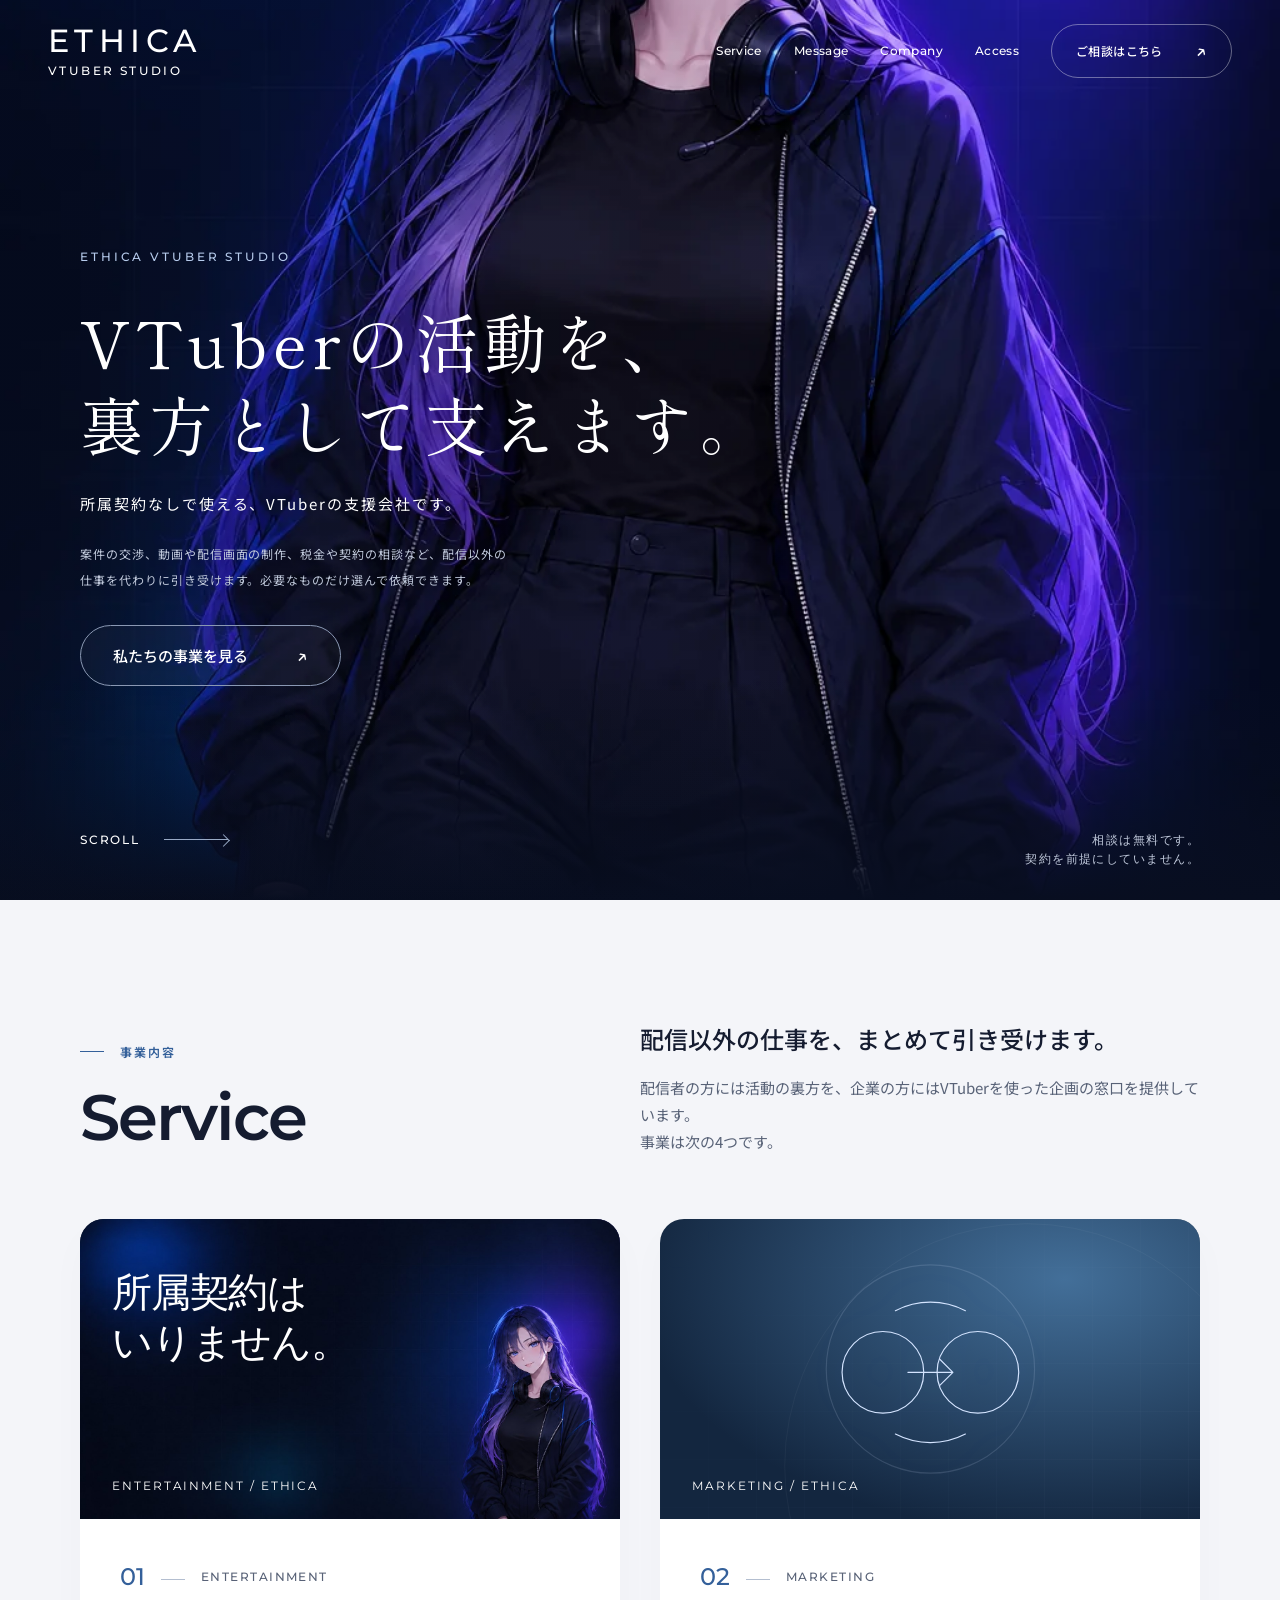
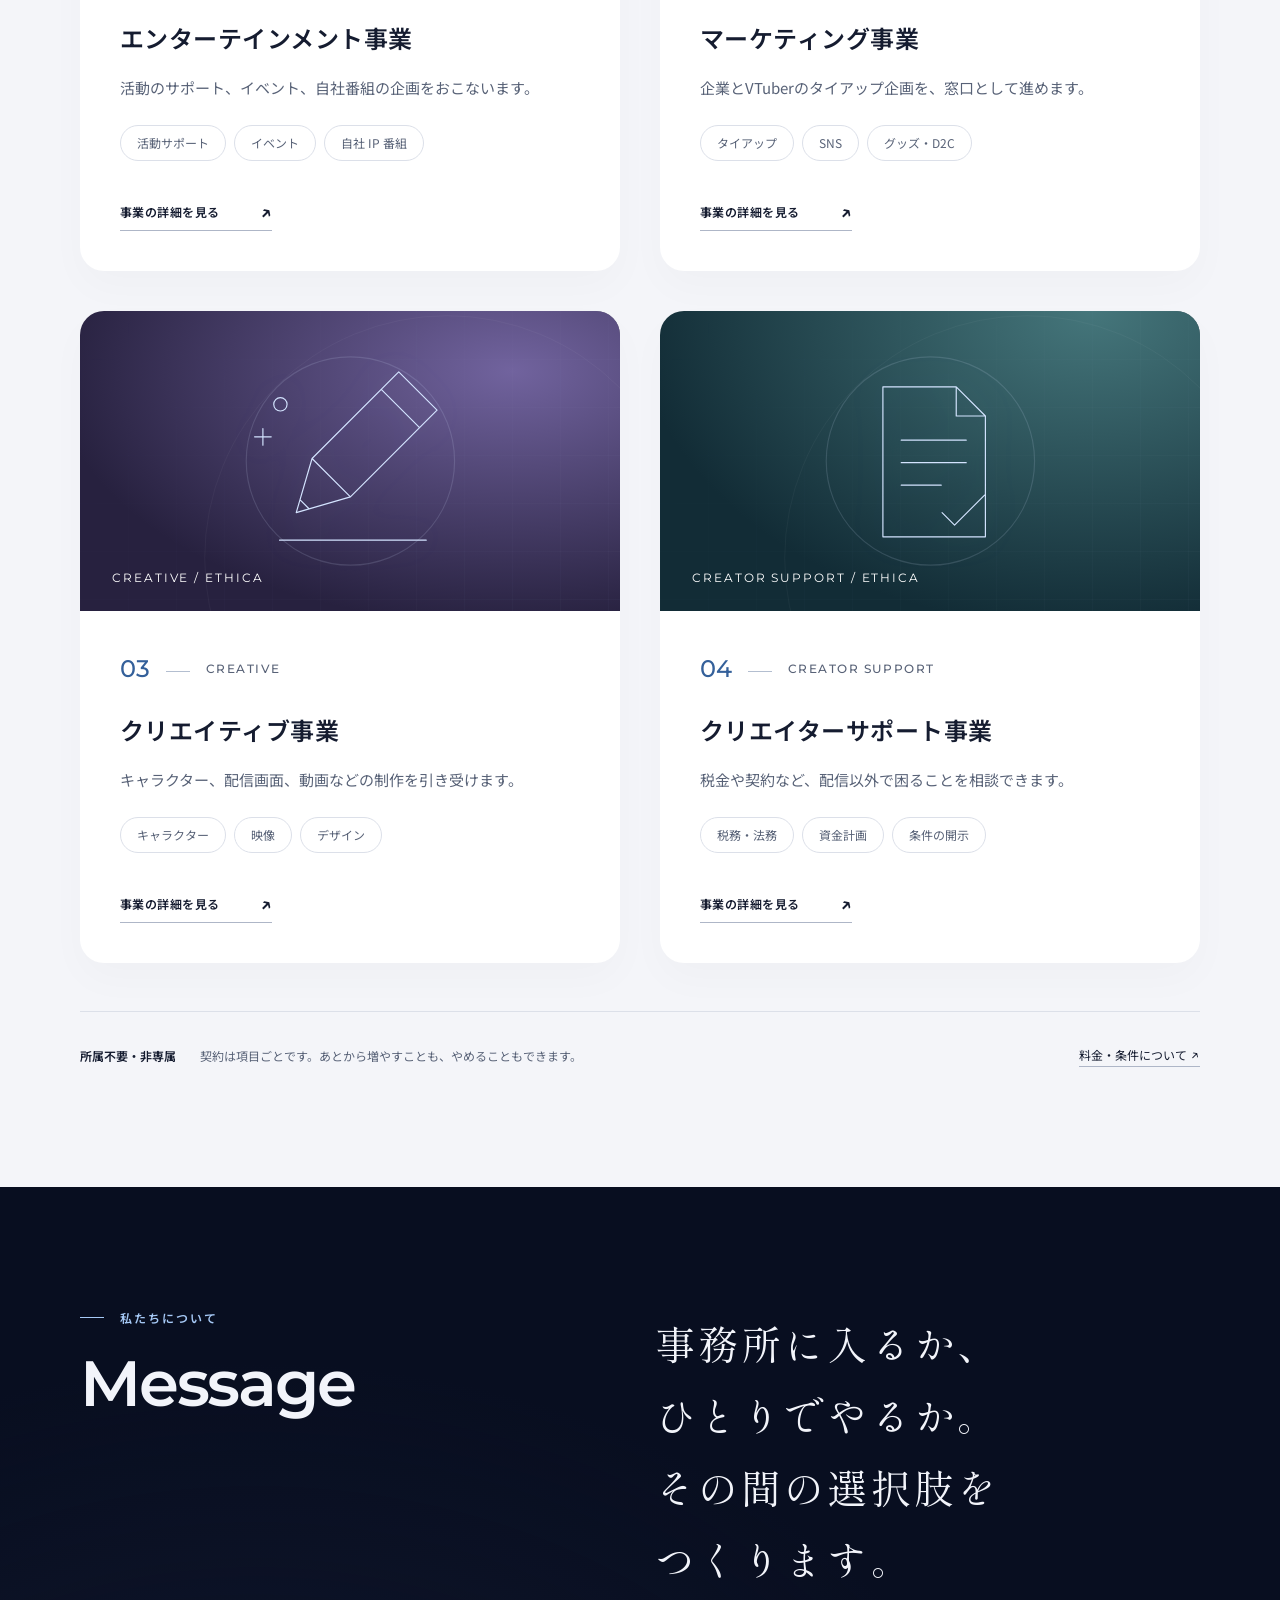
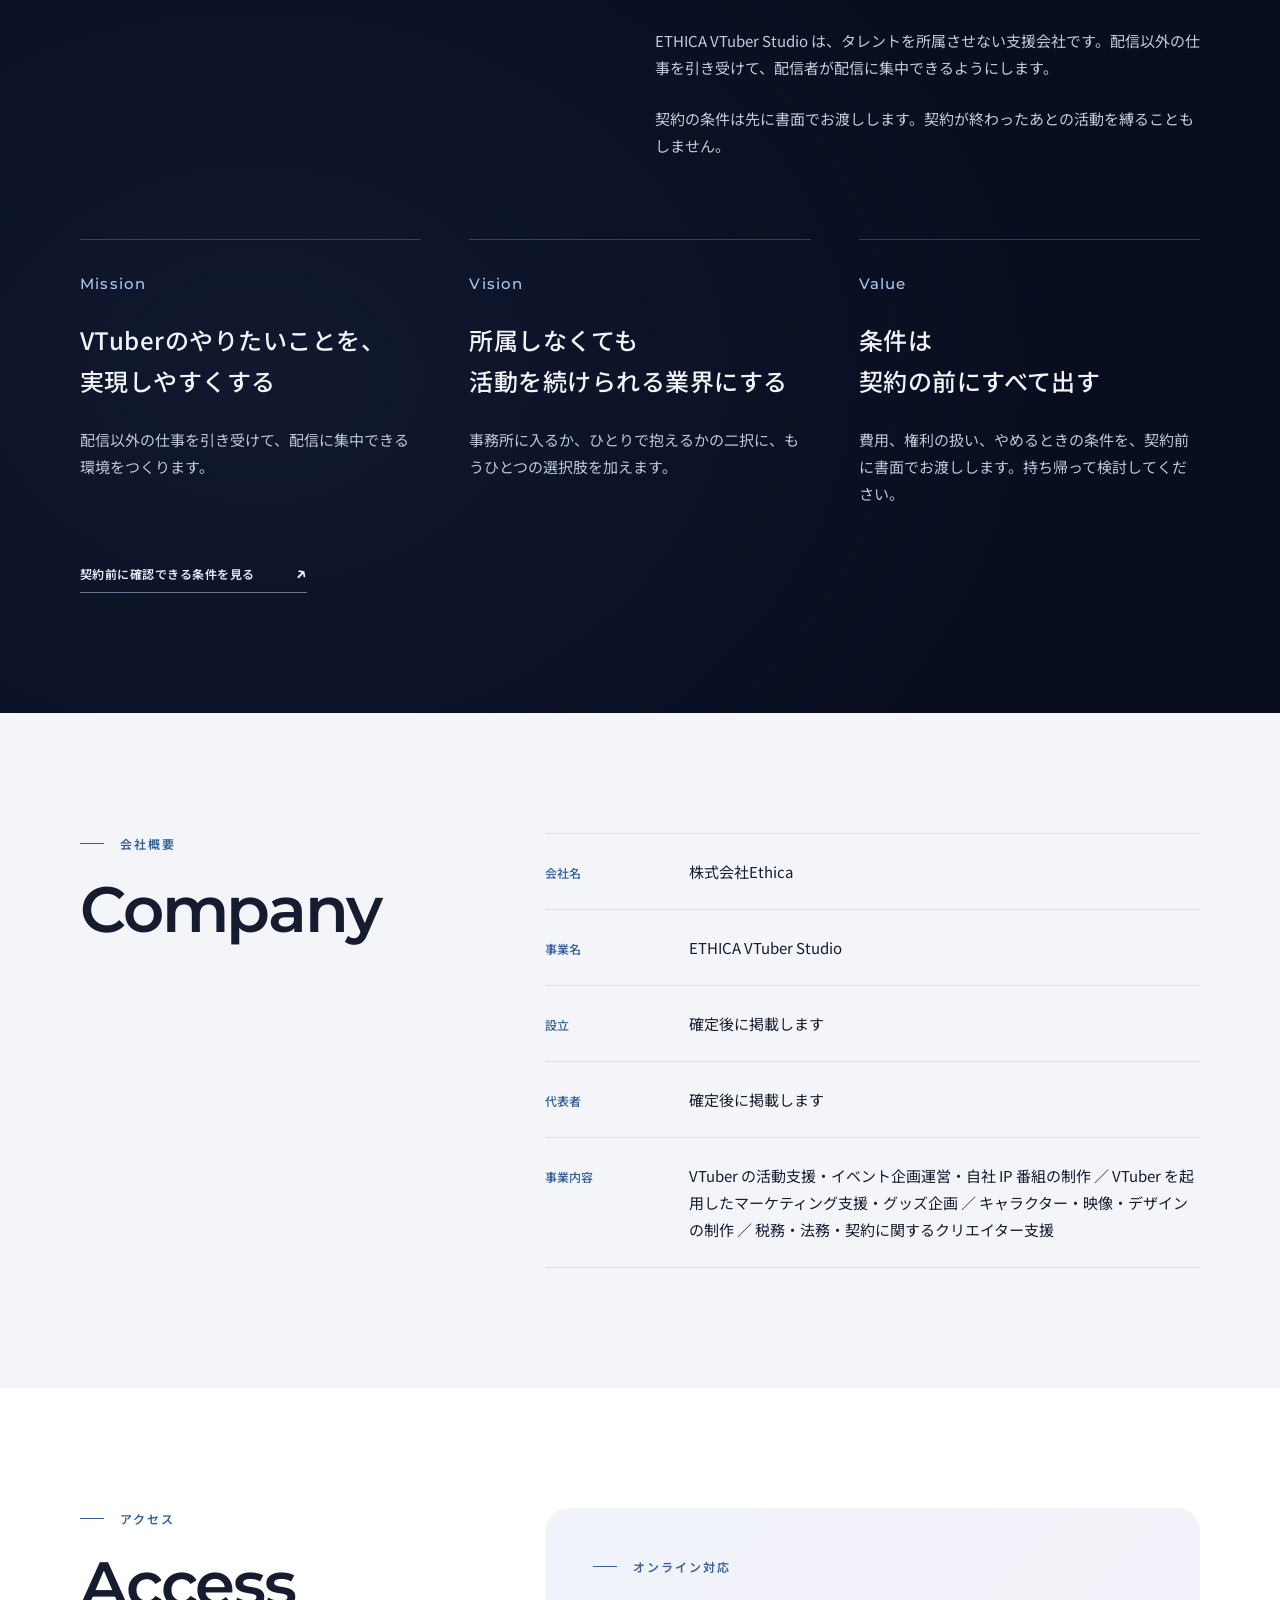
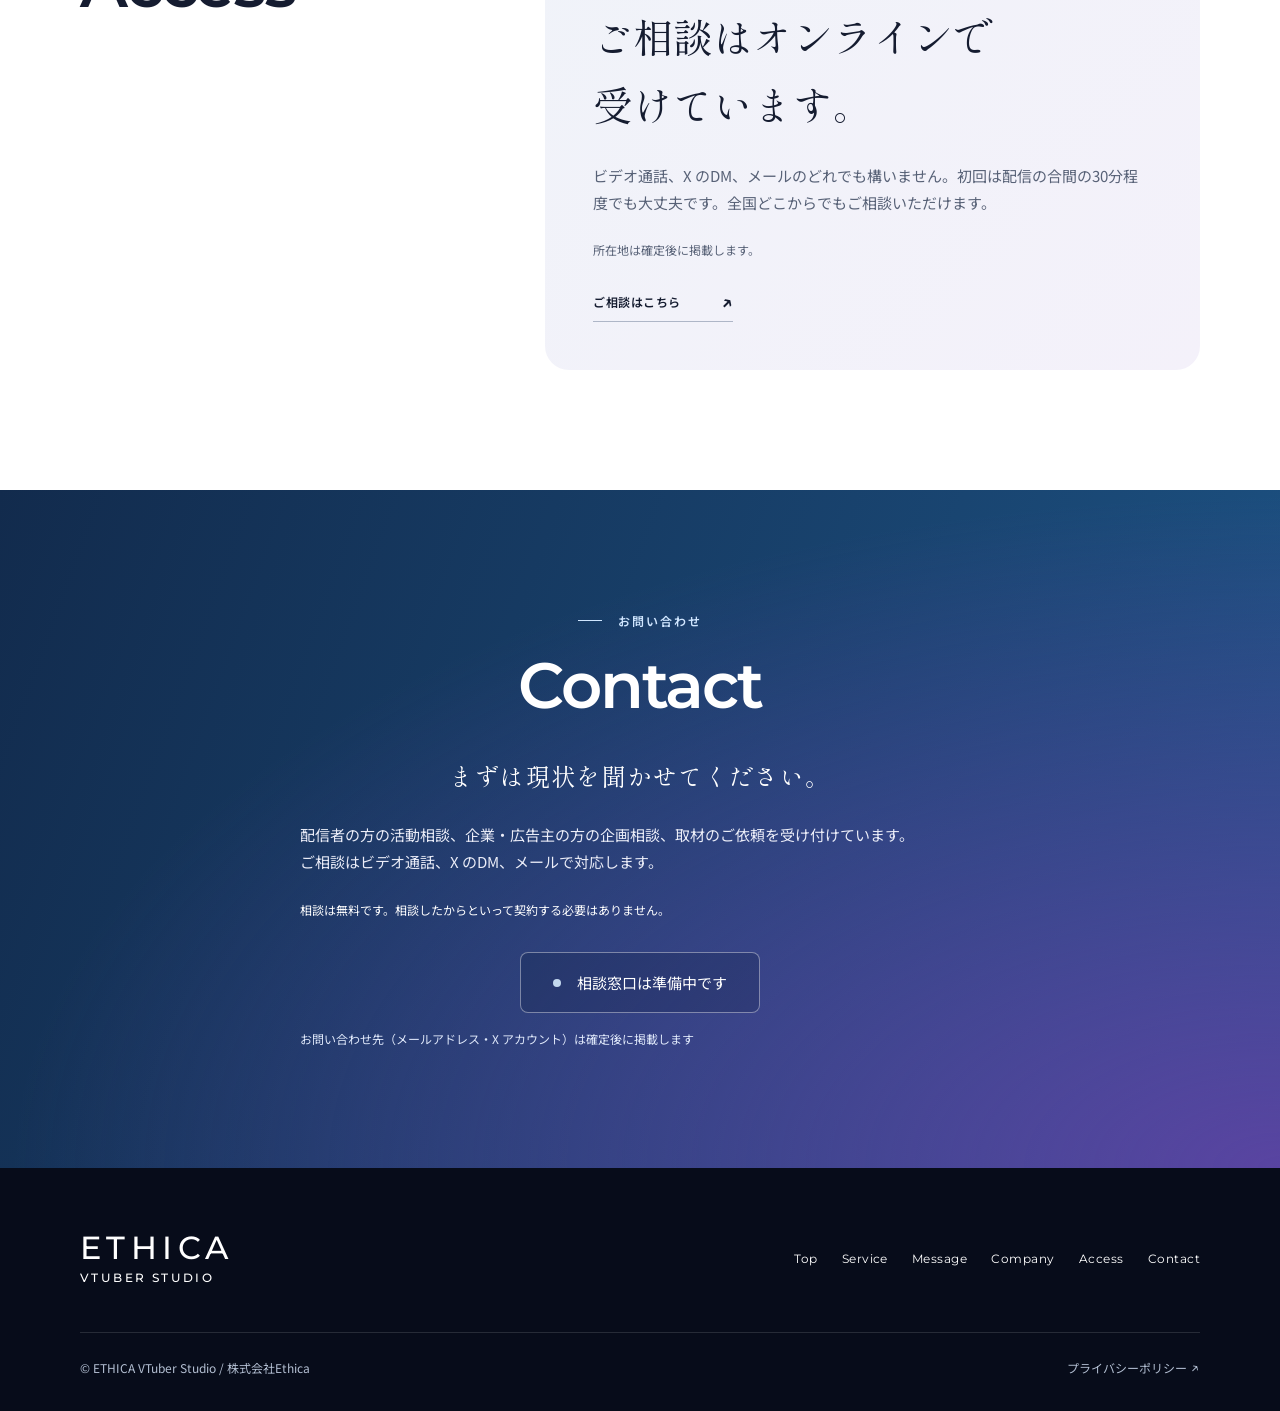
==== commit ab52ab4a: "見出し・本文を自然な日本語に書き換え（キャッチ調と英語の飾り文句を廃止） Co-Authored-By: Claude Fable 5.1 <noreply@anthropic.com>" ====
--- a/index.html
+++ b/index.html
@@ -1,5 +1,5 @@
-<!doctype html><html lang="ja"><head><meta charset="utf-8"><meta name="viewport" content="width=device-width, initial-scale=1"><meta name="robots" content="noindex,nofollow"><title>やりたいことを、実現しやすく。 | ETHICA VTuber Studio</title><meta name="description" content="所属しない、VTuber の支援スタジオ。ETHICA は非専属・業務委託で、活動支援、マーケティング、制作、税務・法務の相談を支えます。相談は無料、契約の前提はありません。"><meta name="theme-color" content="#080e20"><link rel="icon" href="assets/favicon.svg" type="image/svg+xml"><link rel="preconnect" href="https://fonts.googleapis.com"><link rel="preconnect" href="https://fonts.gstatic.com" crossorigin><link href="https://fonts.googleapis.com/css2?family=Montserrat:wght@400;500;600;700&family=Noto+Sans+JP:wght@400;500;600;700&family=Shippori+Mincho:wght@400;500&display=swap" rel="stylesheet"><link rel="stylesheet" href="assets/style.css"><script src="assets/main.js" defer></script></head><body class="home"><a class="skip-link" href="#main">本文へ移動</a><header class="site-header"><a class="brand" href="index.html" aria-label="ETHICA VTuber Studio トップ"><span class="wordmark">ETHICA<span>VTUBER STUDIO</span></span></a><button class="menu-toggle" type="button" aria-expanded="false" aria-controls="main-nav" aria-label="メニューを開く"><span></span><span></span></button><nav id="main-nav" class="main-nav" aria-label="メインナビゲーション"><a href="index.html#service">Service</a><a href="index.html#message">Message</a><a href="index.html#company">Company</a><a href="index.html#access">Access</a><a class="nav-contact" href="index.html#contact">ご相談はこちら <span aria-hidden="true">↗</span></a></nav></header><main id="main"><section class="hero" aria-labelledby="hero-title"><picture class="hero-picture"><source media="(max-width: 760px)" type="image/webp" srcset="assets/img/hero_portrait.webp"><source media="(max-width: 760px)" srcset="assets/img/hero_portrait.jpg"><source type="image/webp" srcset="assets/img/hero_wide.webp"><img class="hero-image" src="assets/img/hero_wide.jpg" alt="青と紫の光に包まれた、ヘッドセットを首にかけたオリジナル VTuber キャラクター" width="1536" height="864" fetchpriority="high"></picture><div class="hero-shade"></div><div class="container hero-content"><p class="hero-label">YOUR VISION. YOUR FREEDOM.</p><h1 id="hero-title" class="serif"><span>やりたいことを、</span><span>実現しやすく。</span></h1><p class="hero-sub">所属しない、VTuber の支援スタジオ。</p><p class="hero-detail">あなたの活動に、必要な支援だけ。<br>その一歩を、ETHICA と。</p><a href="#service" class="button button-glass">私たちの事業を見る <span aria-hidden="true">↗</span></a></div><div class="hero-bottom container"><a href="#service" class="scroll-cue">SCROLL<span></span></a><p>INDEPENDENT CREATORS.<br>SHARED POSSIBILITIES.</p></div></section>
-<section id="service" class="section service-section"><div class="container"><div class="section-intro reveal"><div class="section-heading"><p class="eyebrow">事業内容</p><h2>Service</h2></div><div><h3>あなたの活動に、必要な支援だけ。</h3><p>配信、企画、制作、そして活動を続けるための土台。<br>4つの事業で、VTuber と企業の「やりたい」を支えます。</p></div></div><div class="business-grid"><article class="business-card reveal"><div class="art art-entertainment photo-art" aria-hidden="true"><img src="assets/img/hero_wide.jpg" alt="" loading="lazy" width="1536" height="864"><span class="art-word">Your own<br>possibilities.</span><span class="art-caption">ENTERTAINMENT / ETHICA</span></div><div class="card-copy"><p class="card-kicker"><span>01</span>ENTERTAINMENT</p><h3>エンターテインメント事業</h3><p>活動の外側から、可能性を広げる。</p><ul class="tags"><li>活動サポート</li><li>イベント</li><li>自社 IP 番組</li></ul><a class="text-link" href="entertainment.html">事業の詳細を見る <span aria-hidden="true">↗</span></a></div></article><article class="business-card reveal"><div class="art art-marketing" aria-hidden="true"><div class="art-orbit"></div><svg viewBox="0 0 320 288" fill="none" stroke="currentColor" stroke-width="1.4" stroke-linecap="round" stroke-linejoin="round" aria-hidden="true"><circle cx="160" cy="144" r="125" stroke-opacity=".15"/><circle cx="103" cy="148" r="49"/><circle cx="217" cy="148" r="49"/><path d="M133 148h54m-16-16 16 16-16 16M118 74a91 91 0 0 1 84 0M118 222a91 91 0 0 0 84 0"/></svg><span class="art-caption">MARKETING / ETHICA</span></div><div class="card-copy"><p class="card-kicker"><span>02</span>MARKETING</p><h3>マーケティング事業</h3><p>あなたの声と、企業の想いをつなぐ。</p><ul class="tags"><li>タイアップ</li><li>SNS</li><li>グッズ・D2C</li></ul><a class="text-link" href="marketing.html">事業の詳細を見る <span aria-hidden="true">↗</span></a></div></article><article class="business-card reveal"><div class="art art-creative" aria-hidden="true"><div class="art-orbit"></div><svg viewBox="0 0 320 288" fill="none" stroke="currentColor" stroke-width="1.4" stroke-linecap="round" stroke-linejoin="round" aria-hidden="true"><circle cx="160" cy="144" r="125" stroke-opacity=".15"/><path d="m95 206 19-65L218 37l46 46-104 104-65 19zm19-65 46 46m-60 4 10 10M197 58l46 46M75 239h176"/><circle cx="76" cy="76" r="8"/><path d="M65 115H45m10-10v20"/></svg><span class="art-caption">CREATIVE / ETHICA</span></div><div class="card-copy"><p class="card-kicker"><span>03</span>CREATIVE</p><h3>クリエイティブ事業</h3><p>らしさが伝わる、最初の接点を。</p><ul class="tags"><li>キャラクター</li><li>映像</li><li>デザイン</li></ul><a class="text-link" href="creative.html">事業の詳細を見る <span aria-hidden="true">↗</span></a></div></article><article class="business-card reveal"><div class="art art-support" aria-hidden="true"><div class="art-orbit"></div><svg viewBox="0 0 320 288" fill="none" stroke="currentColor" stroke-width="1.4" stroke-linecap="round" stroke-linejoin="round" aria-hidden="true"><circle cx="160" cy="144" r="125" stroke-opacity=".15"/><path d="M103 55h88l35 35v145H103zM191 55v35h35M125 119h78m-78 27h78m-78 27h48m1 33 15 15 36-36"/></svg><span class="art-caption">CREATOR SUPPORT / ETHICA</span></div><div class="card-copy"><p class="card-kicker"><span>04</span>CREATOR SUPPORT</p><h3>クリエイターサポート事業</h3><p>続けるための安心を、一緒に。</p><ul class="tags"><li>税務・法務</li><li>資金計画</li><li>条件の開示</li></ul><a class="text-link" href="support.html">事業の詳細を見る <span aria-hidden="true">↗</span></a></div></article></div><div class="service-promise reveal"><span>所属不要・非専属</span><p>必要な項目だけを契約。途中で増やすことも、減らすことも。</p><a href="support.html#terms">料金・条件について <span aria-hidden="true">↗</span></a></div></div></section>
-<section id="message" class="section message"><div class="container"><div class="message-intro reveal"><div class="section-heading"><p class="eyebrow">私たちについて</p><h2>Message</h2></div><div><h3 class="serif">あなたの活動は、<br>あなたのままで。</h3><p>事務所に入るか、ひとりで抱えるか。<br>その間に、もうひとつの選択肢を。</p><p>ETHICA VTuber Studio は、タレントを所属させない支援スタジオです。活動の外側にある仕事を引き受け、あなたが配信に集中できる状態を、一緒につくります。</p></div></div><div class="values"><article class="reveal"><p class="value-label">Mission</p><h3>VTuber の「やりたい」を、<br>実現しやすく。</h3><p>活動の外側にある仕事を引き受け、配信者が配信に集中できる状態をつくる。</p></article><article class="reveal"><p class="value-label">Vision</p><h3>所属しなくても、<br>活動を続けられる業界に。</h3><p>事務所に入るか、ひとりで抱えるか。その二択の間に、第三の選択肢を置く。</p></article><article class="reveal"><p class="value-label">Value</p><h3>条件は、<br>先に開示する。</h3><p>費用、権利の扱い、やめるときの条件。契約の前に書面で示し、持ち帰って検討してもらう。</p></article></div><a class="text-link light-link" href="support.html#terms">契約の前に、知っておいてほしいこと <span aria-hidden="true">↗</span></a></div></section>
+<!doctype html><html lang="ja"><head><meta charset="utf-8"><meta name="viewport" content="width=device-width, initial-scale=1"><meta name="robots" content="noindex,nofollow"><title>ETHICA VTuber Studio｜所属しなくても使える、VTuberの支援会社</title><meta name="description" content="ETHICA VTuber Studio は、所属契約なしで使えるVTuberの支援会社です。案件の交渉、動画や配信画面の制作、税金や契約の相談など、配信以外の仕事を引き受けます。相談は無料です。"><meta name="theme-color" content="#080e20"><link rel="icon" href="assets/favicon.svg" type="image/svg+xml"><link rel="preconnect" href="https://fonts.googleapis.com"><link rel="preconnect" href="https://fonts.gstatic.com" crossorigin><link href="https://fonts.googleapis.com/css2?family=Montserrat:wght@400;500;600;700&family=Noto+Sans+JP:wght@400;500;600;700&family=Shippori+Mincho:wght@400;500&display=swap" rel="stylesheet"><link rel="stylesheet" href="assets/style.css"><script src="assets/main.js" defer></script></head><body class="home"><a class="skip-link" href="#main">本文へ移動</a><header class="site-header"><a class="brand" href="index.html" aria-label="ETHICA VTuber Studio トップ"><span class="wordmark">ETHICA<span>VTUBER STUDIO</span></span></a><button class="menu-toggle" type="button" aria-expanded="false" aria-controls="main-nav" aria-label="メニューを開く"><span></span><span></span></button><nav id="main-nav" class="main-nav" aria-label="メインナビゲーション"><a href="index.html#service">Service</a><a href="index.html#message">Message</a><a href="index.html#company">Company</a><a href="index.html#access">Access</a><a class="nav-contact" href="index.html#contact">ご相談はこちら <span aria-hidden="true">↗</span></a></nav></header><main id="main"><section class="hero" aria-labelledby="hero-title"><picture class="hero-picture"><source media="(max-width: 760px)" type="image/webp" srcset="assets/img/hero_portrait.webp"><source media="(max-width: 760px)" srcset="assets/img/hero_portrait.jpg"><source type="image/webp" srcset="assets/img/hero_wide.webp"><img class="hero-image" src="assets/img/hero_wide.jpg" alt="青と紫の光に包まれた、ヘッドセットを首にかけたオリジナル VTuber キャラクター" width="1536" height="864" fetchpriority="high"></picture><div class="hero-shade"></div><div class="container hero-content"><p class="hero-label">ETHICA VTUBER STUDIO</p><h1 id="hero-title" class="serif"><span>VTuberの活動を、</span><span>裏方として支えます。</span></h1><p class="hero-sub">所属契約なしで使える、VTuberの支援会社です。</p><p class="hero-detail">案件の交渉、動画や配信画面の制作、税金や契約の相談など、配信以外の仕事を代わりに引き受けます。必要なものだけ選んで依頼できます。</p><a href="#service" class="button button-glass">私たちの事業を見る <span aria-hidden="true">↗</span></a></div><div class="hero-bottom container"><a href="#service" class="scroll-cue">SCROLL<span></span></a><p>相談は無料です。<br>契約を前提にしていません。</p></div></section>
+<section id="service" class="section service-section"><div class="container"><div class="section-intro reveal"><div class="section-heading"><p class="eyebrow">事業内容</p><h2>Service</h2></div><div><h3>配信以外の仕事を、まとめて引き受けます。</h3><p>配信者の方には活動の裏方を、企業の方にはVTuberを使った企画の窓口を提供しています。<br>事業は次の4つです。</p></div></div><div class="business-grid"><article class="business-card reveal"><div class="art art-entertainment photo-art" aria-hidden="true"><img src="assets/img/hero_wide.jpg" alt="" loading="lazy" width="1536" height="864"><span class="art-word">所属契約は<br>いりません。</span><span class="art-caption">ENTERTAINMENT / ETHICA</span></div><div class="card-copy"><p class="card-kicker"><span>01</span>ENTERTAINMENT</p><h3>エンターテインメント事業</h3><p>活動のサポート、イベント、自社番組の企画をおこないます。</p><ul class="tags"><li>活動サポート</li><li>イベント</li><li>自社 IP 番組</li></ul><a class="text-link" href="entertainment.html">事業の詳細を見る <span aria-hidden="true">↗</span></a></div></article><article class="business-card reveal"><div class="art art-marketing" aria-hidden="true"><div class="art-orbit"></div><svg viewBox="0 0 320 288" fill="none" stroke="currentColor" stroke-width="1.4" stroke-linecap="round" stroke-linejoin="round" aria-hidden="true"><circle cx="160" cy="144" r="125" stroke-opacity=".15"/><circle cx="103" cy="148" r="49"/><circle cx="217" cy="148" r="49"/><path d="M133 148h54m-16-16 16 16-16 16M118 74a91 91 0 0 1 84 0M118 222a91 91 0 0 0 84 0"/></svg><span class="art-caption">MARKETING / ETHICA</span></div><div class="card-copy"><p class="card-kicker"><span>02</span>MARKETING</p><h3>マーケティング事業</h3><p>企業とVTuberのタイアップ企画を、窓口として進めます。</p><ul class="tags"><li>タイアップ</li><li>SNS</li><li>グッズ・D2C</li></ul><a class="text-link" href="marketing.html">事業の詳細を見る <span aria-hidden="true">↗</span></a></div></article><article class="business-card reveal"><div class="art art-creative" aria-hidden="true"><div class="art-orbit"></div><svg viewBox="0 0 320 288" fill="none" stroke="currentColor" stroke-width="1.4" stroke-linecap="round" stroke-linejoin="round" aria-hidden="true"><circle cx="160" cy="144" r="125" stroke-opacity=".15"/><path d="m95 206 19-65L218 37l46 46-104 104-65 19zm19-65 46 46m-60 4 10 10M197 58l46 46M75 239h176"/><circle cx="76" cy="76" r="8"/><path d="M65 115H45m10-10v20"/></svg><span class="art-caption">CREATIVE / ETHICA</span></div><div class="card-copy"><p class="card-kicker"><span>03</span>CREATIVE</p><h3>クリエイティブ事業</h3><p>キャラクター、配信画面、動画などの制作を引き受けます。</p><ul class="tags"><li>キャラクター</li><li>映像</li><li>デザイン</li></ul><a class="text-link" href="creative.html">事業の詳細を見る <span aria-hidden="true">↗</span></a></div></article><article class="business-card reveal"><div class="art art-support" aria-hidden="true"><div class="art-orbit"></div><svg viewBox="0 0 320 288" fill="none" stroke="currentColor" stroke-width="1.4" stroke-linecap="round" stroke-linejoin="round" aria-hidden="true"><circle cx="160" cy="144" r="125" stroke-opacity=".15"/><path d="M103 55h88l35 35v145H103zM191 55v35h35M125 119h78m-78 27h78m-78 27h48m1 33 15 15 36-36"/></svg><span class="art-caption">CREATOR SUPPORT / ETHICA</span></div><div class="card-copy"><p class="card-kicker"><span>04</span>CREATOR SUPPORT</p><h3>クリエイターサポート事業</h3><p>税金や契約など、配信以外で困ることを相談できます。</p><ul class="tags"><li>税務・法務</li><li>資金計画</li><li>条件の開示</li></ul><a class="text-link" href="support.html">事業の詳細を見る <span aria-hidden="true">↗</span></a></div></article></div><div class="service-promise reveal"><span>所属不要・非専属</span><p>契約は項目ごとです。あとから増やすことも、やめることもできます。</p><a href="support.html#terms">料金・条件について <span aria-hidden="true">↗</span></a></div></div></section>
+<section id="message" class="section message"><div class="container"><div class="message-intro reveal"><div class="section-heading"><p class="eyebrow">私たちについて</p><h2>Message</h2></div><div><h3 class="serif">事務所に入るか、ひとりでやるか。<br>その間の選択肢を<br>つくります。</h3><p>ETHICA VTuber Studio は、タレントを所属させない支援会社です。配信以外の仕事を引き受けて、配信者が配信に集中できるようにします。</p><p>契約の条件は先に書面でお渡しします。契約が終わったあとの活動を縛ることもしません。</p></div></div><div class="values"><article class="reveal"><p class="value-label">Mission</p><h3>VTuberのやりたいことを、<br>実現しやすくする</h3><p>配信以外の仕事を引き受けて、配信に集中できる環境をつくります。</p></article><article class="reveal"><p class="value-label">Vision</p><h3>所属しなくても<br>活動を続けられる業界にする</h3><p>事務所に入るか、ひとりで抱えるかの二択に、もうひとつの選択肢を加えます。</p></article><article class="reveal"><p class="value-label">Value</p><h3>条件は<br>契約の前にすべて出す</h3><p>費用、権利の扱い、やめるときの条件を、契約前に書面でお渡しします。持ち帰って検討してください。</p></article></div><a class="text-link light-link" href="support.html#terms">契約前に確認できる条件を見る <span aria-hidden="true">↗</span></a></div></section>
 <section id="company" class="section company"><div class="container split-section reveal"><div class="section-heading"><p class="eyebrow">会社概要</p><h2>Company</h2></div><dl class="data-list"><div><dt>会社名</dt><dd>株式会社Ethica</dd></div><div><dt>事業名</dt><dd>ETHICA VTuber Studio</dd></div><div><dt>設立</dt><dd>確定後に掲載します</dd></div><div><dt>代表者</dt><dd>確定後に掲載します</dd></div><div><dt>事業内容</dt><dd>VTuber の活動支援・イベント企画運営・自社 IP 番組の制作 ／ VTuber を起用したマーケティング支援・グッズ企画 ／ キャラクター・映像・デザインの制作 ／ 税務・法務・契約に関するクリエイター支援</dd></div></dl></div></section>
-<section id="access" class="section access"><div class="container split-section reveal"><div class="section-heading"><p class="eyebrow">アクセス</p><h2>Access</h2></div><div class="access-content"><p class="eyebrow">ONLINE / ANYWHERE</p><h3 class="serif">全国どこからでも、<br>いつもの場所から。</h3><p>ご相談・打ち合わせは、オンライン（ビデオ通話・X のDM・メール）で承ります。初回相談は、配信の合間の30分でも。</p><p class="location-note">所在地は確定後に掲載します。</p><a class="text-link" href="index.html#contact">ご相談はこちら <span aria-hidden="true">↗</span></a></div></div></section><section id="contact" class="contact section"><div class="container contact-inner"><div class="section-heading"><p class="eyebrow">お問い合わせ</p><h2>Contact</h2></div><h3 class="serif">まずは、いまの想いから。</h3><p class="contact-copy">活動のご相談、企業・広告主の方からの企画のご相談、取材のご依頼。<br class="desktop-break">ご相談はオンライン（ビデオ通話・X のDM・メール）で承ります。</p><p class="contact-promise">相談は無料です。契約を前提としたものではありません。</p><div class="contact-status"><span class="status-dot" aria-hidden="true"></span>相談窓口は準備中です</div><p class="contact-note">お問い合わせ先（メールアドレス・X アカウント）は確定後に掲載します</p></div></section></main><footer class="site-footer"><div class="container"><div class="footer-top"><a class="brand" href="index.html" aria-label="ETHICA VTuber Studio トップ"><span class="wordmark">ETHICA<span>VTUBER STUDIO</span></span></a><nav aria-label="フッターナビゲーション"><a href="index.html">Top</a><a href="index.html#service">Service</a><a href="index.html#message">Message</a><a href="index.html#company">Company</a><a href="index.html#access">Access</a><a href="index.html#contact">Contact</a></nav></div><div class="footer-bottom"><small>© ETHICA VTuber Studio / 株式会社Ethica</small><a href="privacy.html">プライバシーポリシー <span aria-hidden="true">↗</span></a></div></div></footer></body></html>+<section id="access" class="section access"><div class="container split-section reveal"><div class="section-heading"><p class="eyebrow">アクセス</p><h2>Access</h2></div><div class="access-content"><p class="eyebrow">オンライン対応</p><h3 class="serif">ご相談はオンラインで<br>受けています。</h3><p>ビデオ通話、X のDM、メールのどれでも構いません。初回は配信の合間の30分程度でも大丈夫です。全国どこからでもご相談いただけます。</p><p class="location-note">所在地は確定後に掲載します。</p><a class="text-link" href="index.html#contact">ご相談はこちら <span aria-hidden="true">↗</span></a></div></div></section><section id="contact" class="contact section"><div class="container contact-inner"><div class="section-heading"><p class="eyebrow">お問い合わせ</p><h2>Contact</h2></div><h3 class="serif">まずは現状を聞かせてください。</h3><p class="contact-copy">配信者の方の活動相談、企業・広告主の方の企画相談、取材のご依頼を受け付けています。<br class="desktop-break">ご相談はビデオ通話、X のDM、メールで対応します。</p><p class="contact-promise">相談は無料です。相談したからといって契約する必要はありません。</p><div class="contact-status"><span class="status-dot" aria-hidden="true"></span>相談窓口は準備中です</div><p class="contact-note">お問い合わせ先（メールアドレス・X アカウント）は確定後に掲載します</p></div></section></main><footer class="site-footer"><div class="container"><div class="footer-top"><a class="brand" href="index.html" aria-label="ETHICA VTuber Studio トップ"><span class="wordmark">ETHICA<span>VTUBER STUDIO</span></span></a><nav aria-label="フッターナビゲーション"><a href="index.html">Top</a><a href="index.html#service">Service</a><a href="index.html#message">Message</a><a href="index.html#company">Company</a><a href="index.html#access">Access</a><a href="index.html#contact">Contact</a></nav></div><div class="footer-bottom"><small>© ETHICA VTuber Studio / 株式会社Ethica</small><a href="privacy.html">プライバシーポリシー <span aria-hidden="true">↗</span></a></div></div></footer></body></html>
--- a/assets/style.css
+++ b/assets/style.css
@@ -17,3 +17,23 @@
 /* スマホのファーストビュー: 縦長の立ち絵を上半分に、本文を下に寄せる（Claude 追記） */
 .hero-picture{display:contents}
 @media(max-width:760px){.hero{min-height:720px;max-height:900px}.hero-image{object-position:50% 12%;opacity:.92}.hero-shade{background:linear-gradient(0deg,#080e20 0%,#080e20f2 30%,#080e2099 48%,#080e2000 68%),linear-gradient(180deg,#080e2080,transparent 30%)}.hero-content{justify-content:flex-end;padding-top:0;padding-bottom:112px}.hero-label{margin-bottom:16px}.hero h1{font-size:36px;line-height:1.6}.hero-bottom{bottom:24px}}
+
+/* 黒田レビュー（2026-10-29 第 2 版）反映 */
+@media (min-width:761px) and (max-width:1000px){:root{--display:48px}.hero-image{object-position:82% center}}
+@media (max-width:760px){.terms thead{display:none}.terms tbody tr{display:block;padding:16px 0;border-bottom:1px solid var(--line)}.terms tbody th,.terms tbody td{display:block;width:auto;padding:0;border:0}.terms tbody th{margin-bottom:8px;font-size:12px;color:var(--blue)}.service-promise>span{font-size:15px}.hero-image{object-position:50% 8%}}
+.business-hero h1{font-size:clamp(34px,9vw,48px)}
+.terms-intro h3{text-wrap:pretty}
+body{line-height:1.8}
+.detail-points,.audience-card ul,.small-note,.contact-note,.location-note{line-height:1.6}
+@media (min-width:761px){.hero h1{line-height:1.3}}
+.card-kicker span,.detail-number{letter-spacing:0}
+.card-copy h3,.values h3{letter-spacing:.02em}
+.button{font-size:var(--body)}
+.button-glass{border-color:#8a98b3}
+.contact-promise{max-width:680px;margin-inline:auto;text-align:left}
+.hero-bottom{align-items:baseline}
+.hero-bottom p{line-height:1.6}
+.service-promise>a span,.footer-bottom a span{font-family:var(--en);font-size:16px;line-height:1}
+
+/* 文言の書き換えに伴う調整 */
+.hero-detail{max-width:36em}
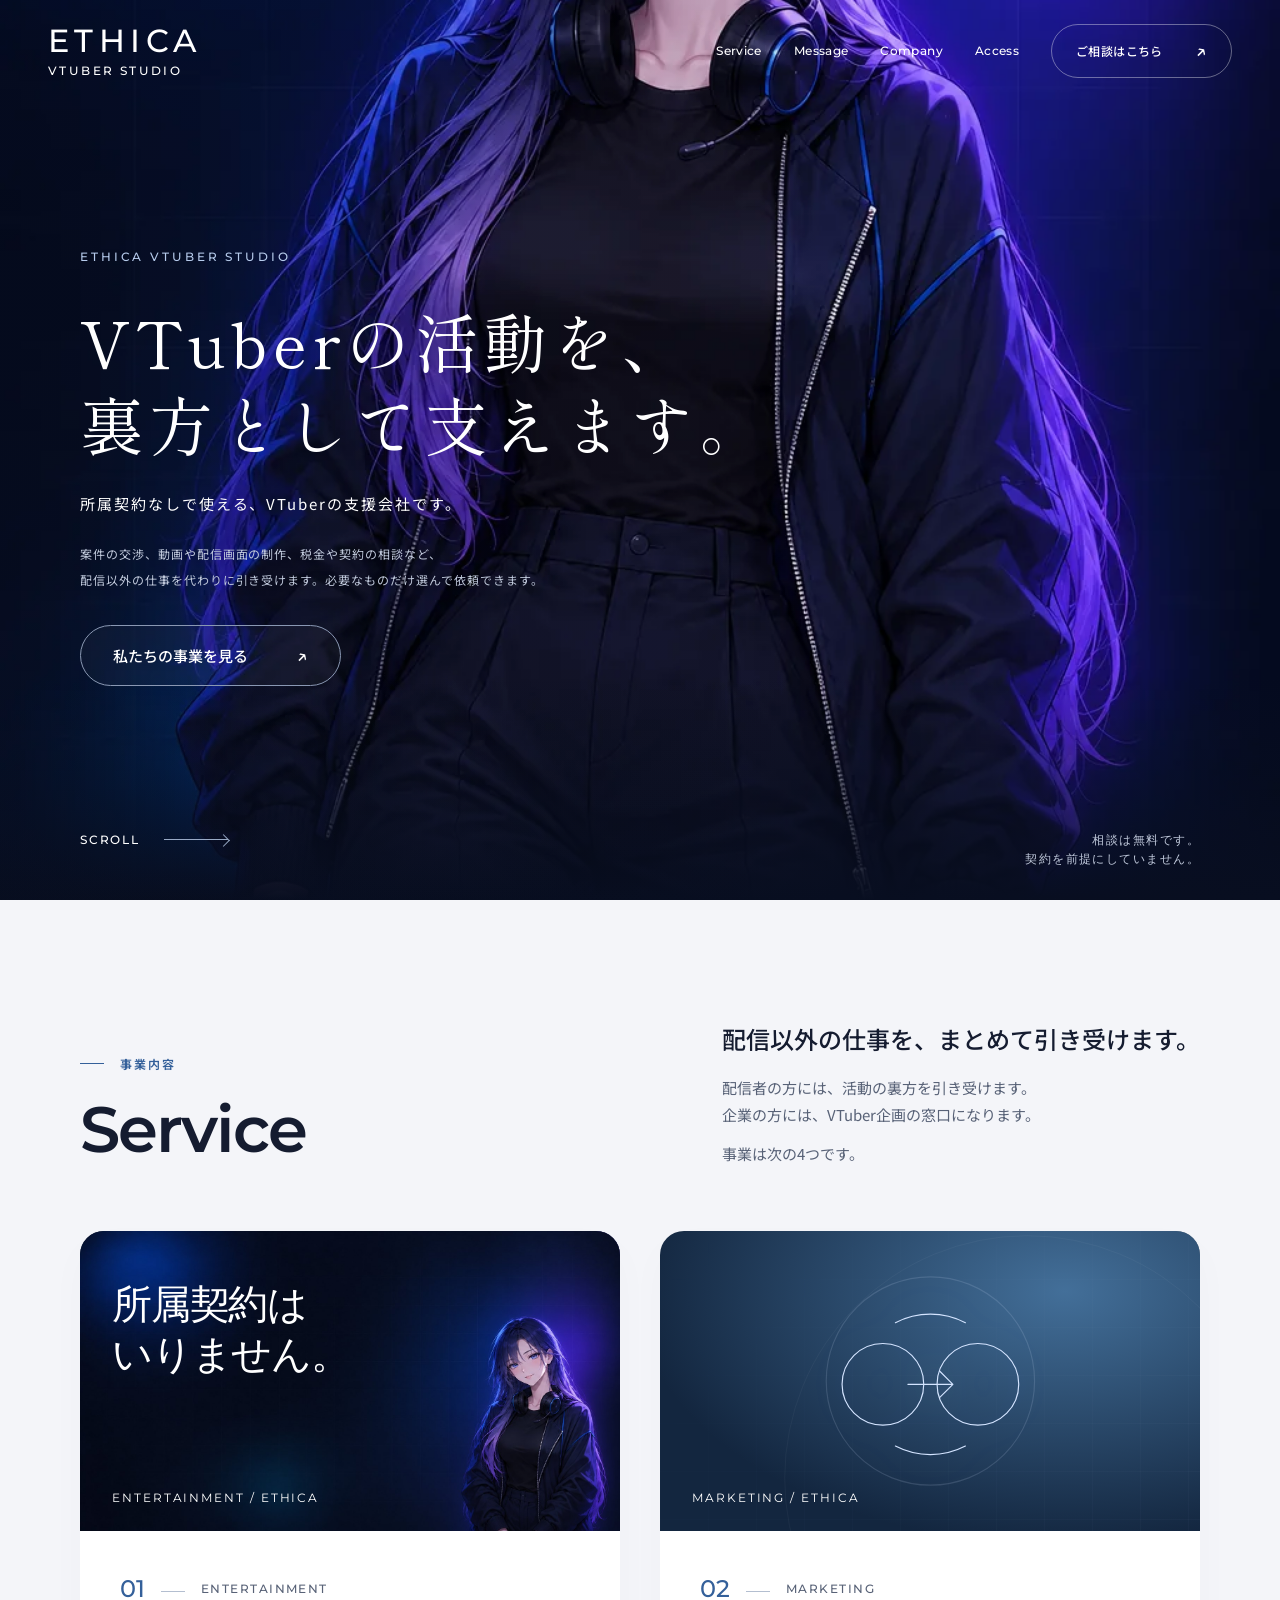
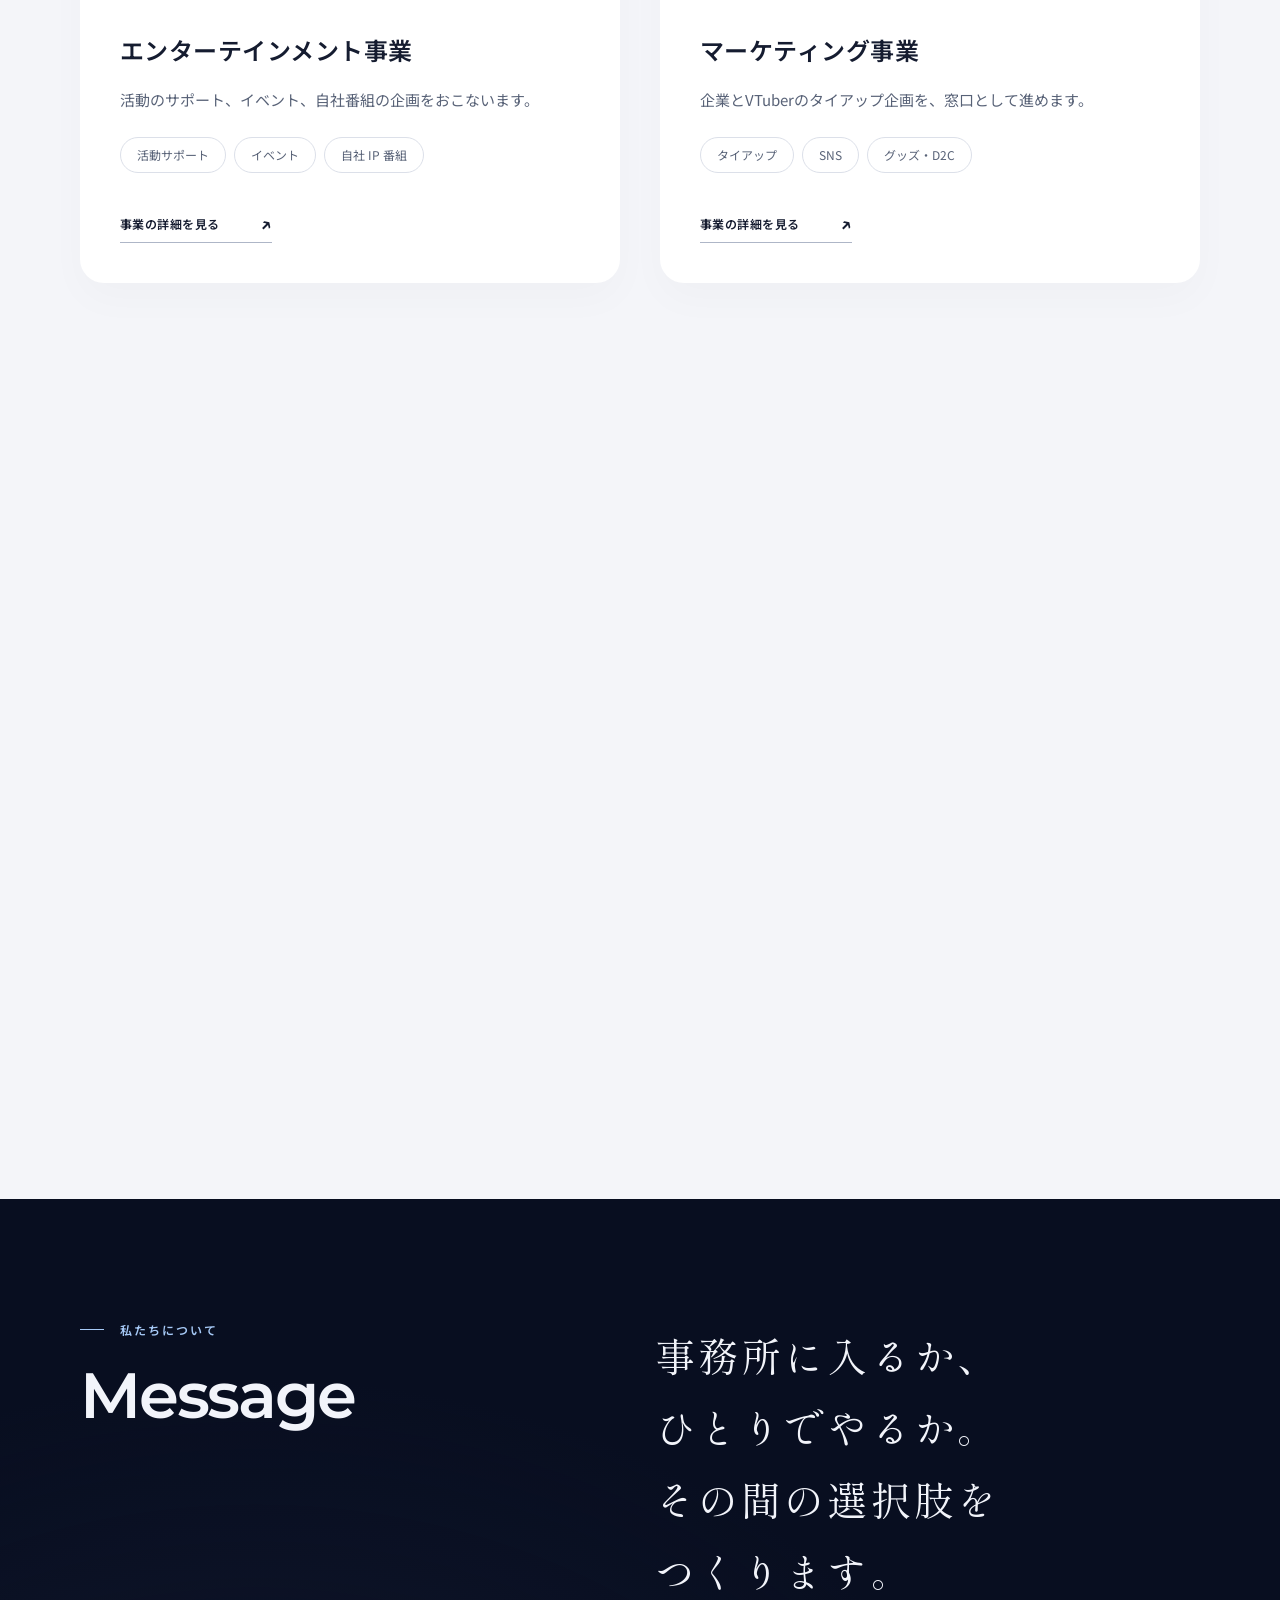
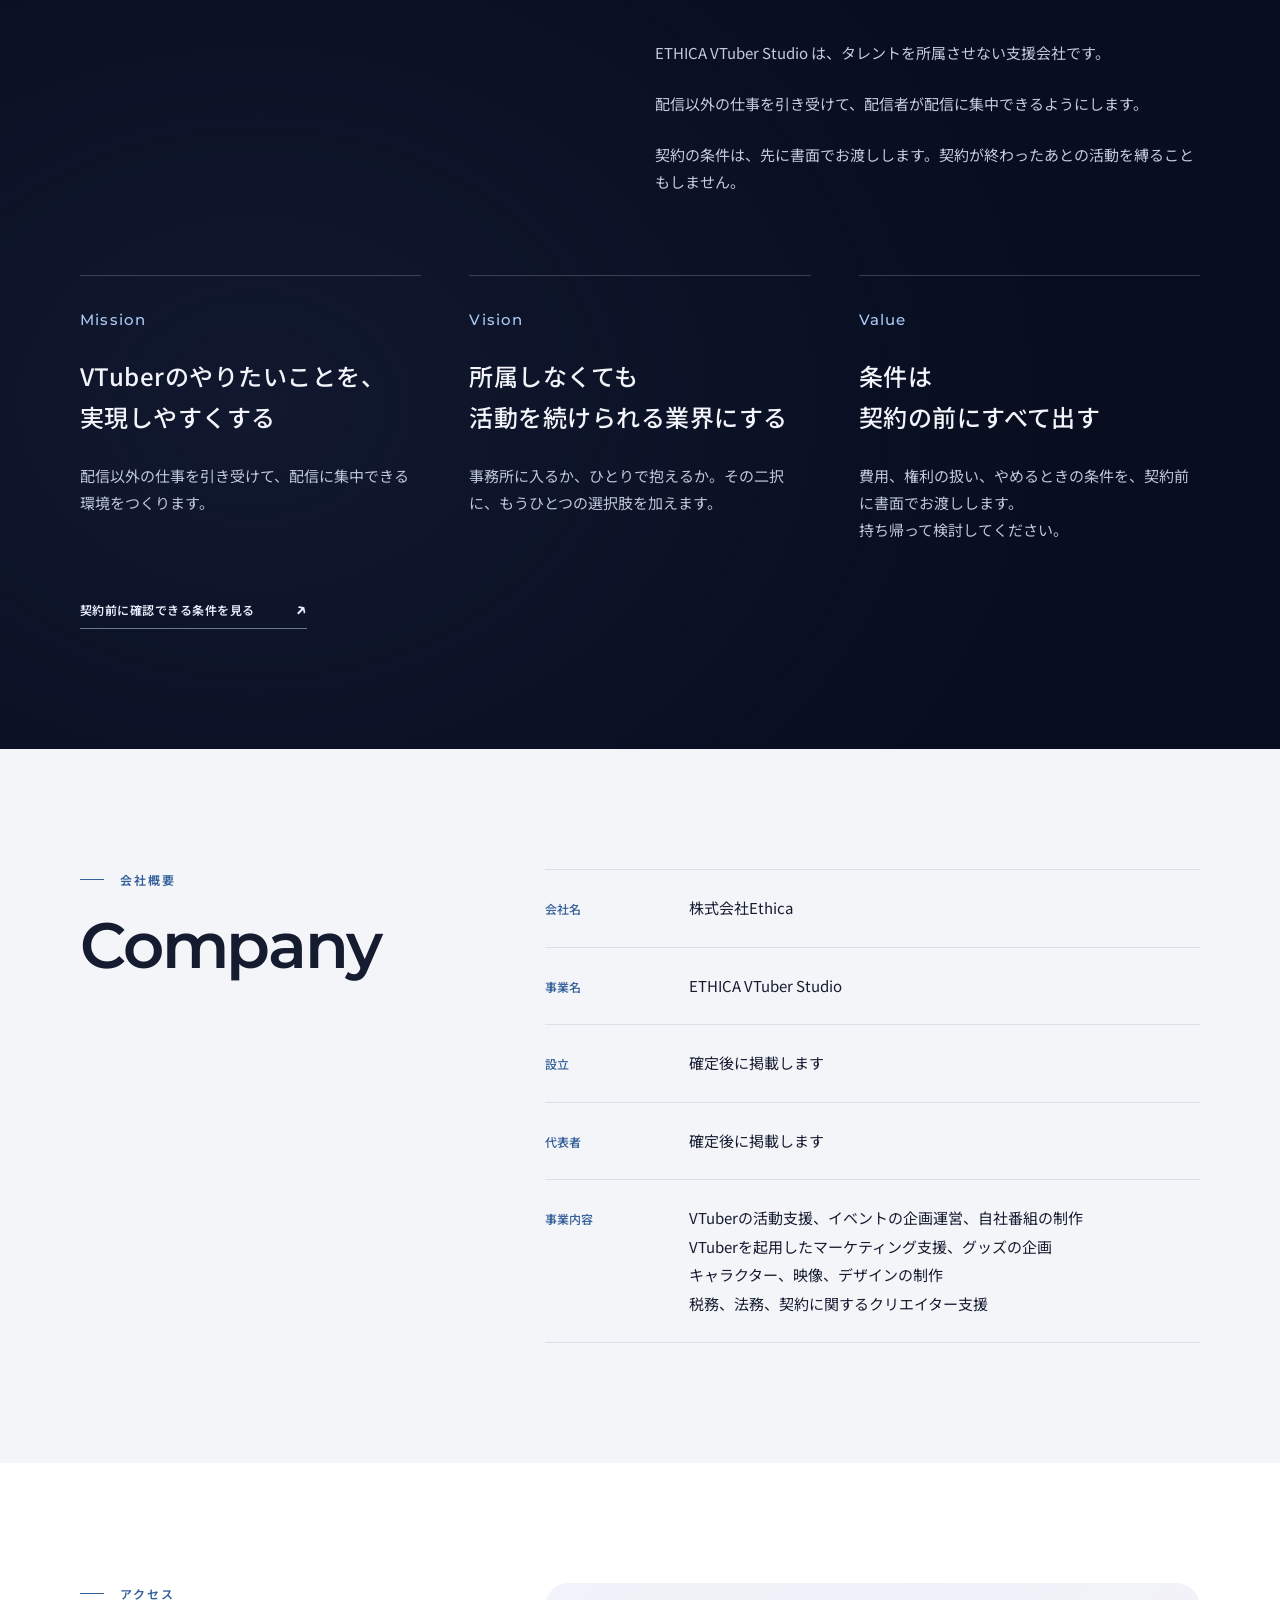
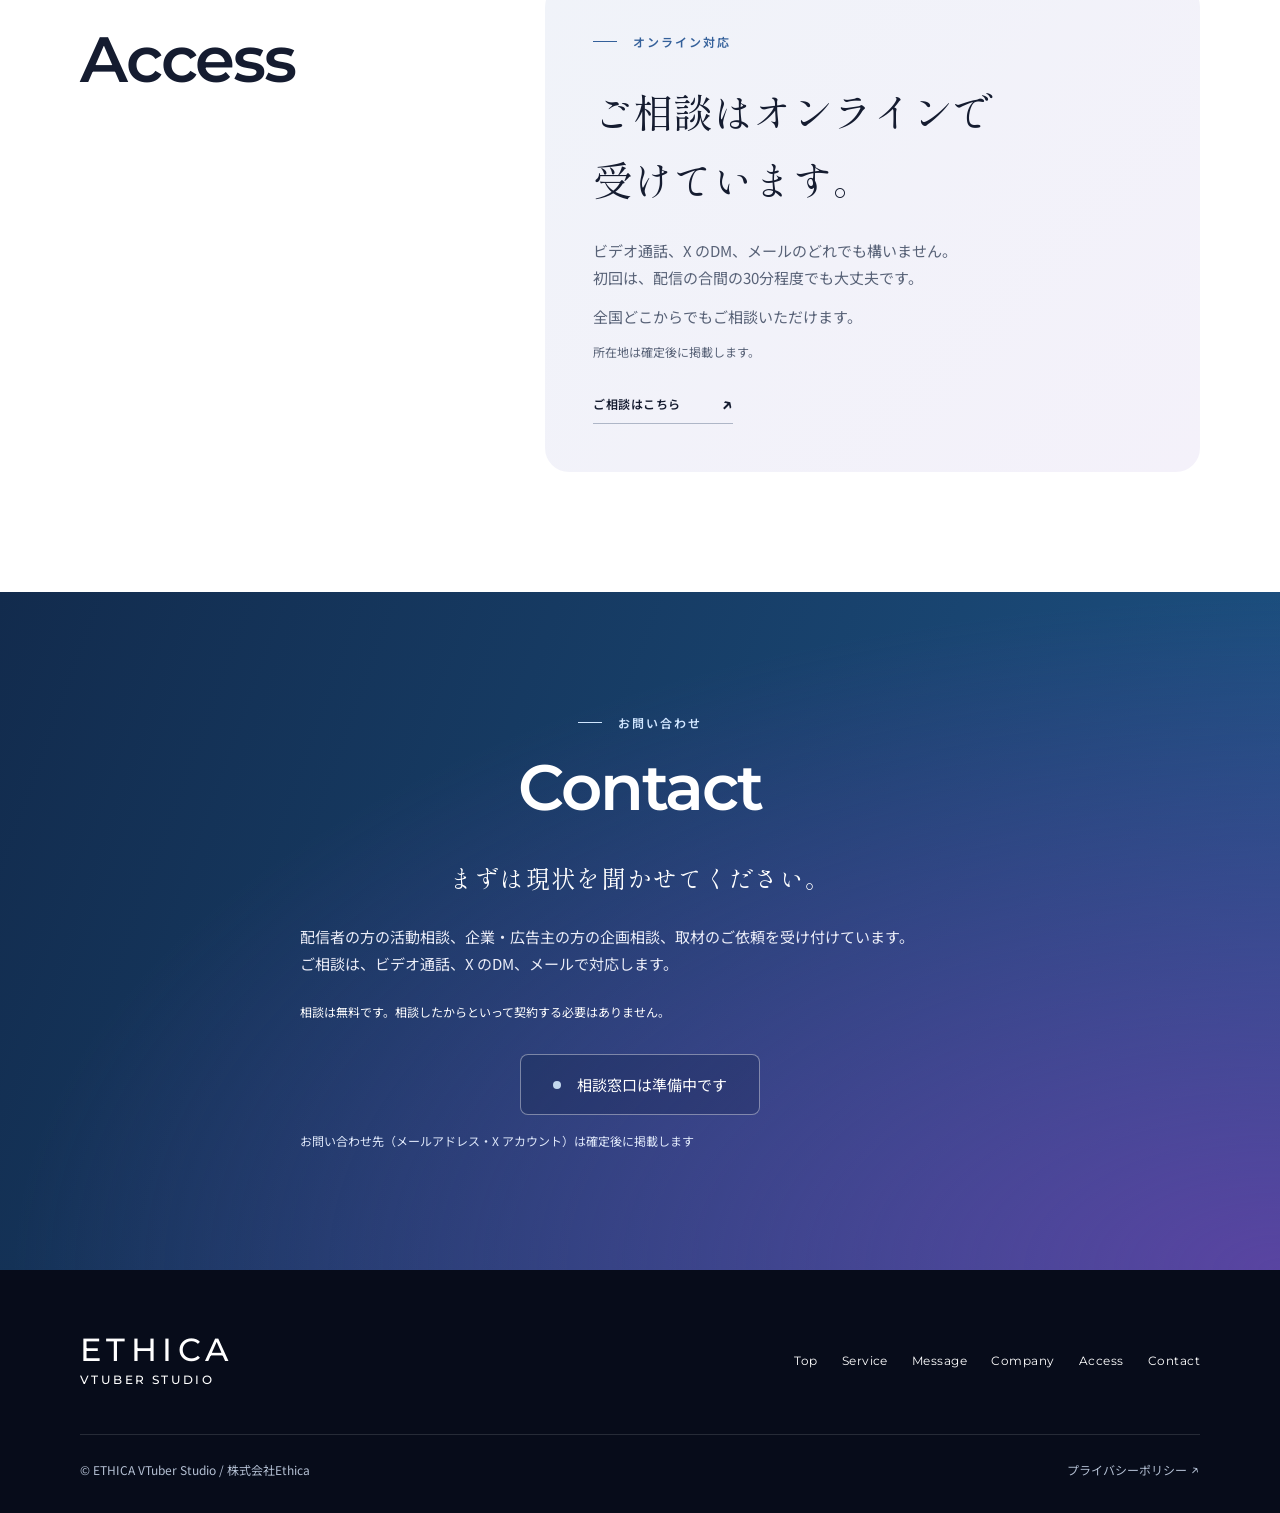
==== commit 36f9c029: "スマホ前提で段落分け・改行位置を調整（デスクトップ・タブレットも確認） Co-Authored-By: Claude Fable 5.1 <noreply@anthropic.com>" ====
--- a/index.html
+++ b/index.html
@@ -1,5 +1,5 @@
-<!doctype html><html lang="ja"><head><meta charset="utf-8"><meta name="viewport" content="width=device-width, initial-scale=1"><meta name="robots" content="noindex,nofollow"><title>ETHICA VTuber Studio｜所属しなくても使える、VTuberの支援会社</title><meta name="description" content="ETHICA VTuber Studio は、所属契約なしで使えるVTuberの支援会社です。案件の交渉、動画や配信画面の制作、税金や契約の相談など、配信以外の仕事を引き受けます。相談は無料です。"><meta name="theme-color" content="#080e20"><link rel="icon" href="assets/favicon.svg" type="image/svg+xml"><link rel="preconnect" href="https://fonts.googleapis.com"><link rel="preconnect" href="https://fonts.gstatic.com" crossorigin><link href="https://fonts.googleapis.com/css2?family=Montserrat:wght@400;500;600;700&family=Noto+Sans+JP:wght@400;500;600;700&family=Shippori+Mincho:wght@400;500&display=swap" rel="stylesheet"><link rel="stylesheet" href="assets/style.css"><script src="assets/main.js" defer></script></head><body class="home"><a class="skip-link" href="#main">本文へ移動</a><header class="site-header"><a class="brand" href="index.html" aria-label="ETHICA VTuber Studio トップ"><span class="wordmark">ETHICA<span>VTUBER STUDIO</span></span></a><button class="menu-toggle" type="button" aria-expanded="false" aria-controls="main-nav" aria-label="メニューを開く"><span></span><span></span></button><nav id="main-nav" class="main-nav" aria-label="メインナビゲーション"><a href="index.html#service">Service</a><a href="index.html#message">Message</a><a href="index.html#company">Company</a><a href="index.html#access">Access</a><a class="nav-contact" href="index.html#contact">ご相談はこちら <span aria-hidden="true">↗</span></a></nav></header><main id="main"><section class="hero" aria-labelledby="hero-title"><picture class="hero-picture"><source media="(max-width: 760px)" type="image/webp" srcset="assets/img/hero_portrait.webp"><source media="(max-width: 760px)" srcset="assets/img/hero_portrait.jpg"><source type="image/webp" srcset="assets/img/hero_wide.webp"><img class="hero-image" src="assets/img/hero_wide.jpg" alt="青と紫の光に包まれた、ヘッドセットを首にかけたオリジナル VTuber キャラクター" width="1536" height="864" fetchpriority="high"></picture><div class="hero-shade"></div><div class="container hero-content"><p class="hero-label">ETHICA VTUBER STUDIO</p><h1 id="hero-title" class="serif"><span>VTuberの活動を、</span><span>裏方として支えます。</span></h1><p class="hero-sub">所属契約なしで使える、VTuberの支援会社です。</p><p class="hero-detail">案件の交渉、動画や配信画面の制作、税金や契約の相談など、配信以外の仕事を代わりに引き受けます。必要なものだけ選んで依頼できます。</p><a href="#service" class="button button-glass">私たちの事業を見る <span aria-hidden="true">↗</span></a></div><div class="hero-bottom container"><a href="#service" class="scroll-cue">SCROLL<span></span></a><p>相談は無料です。<br>契約を前提にしていません。</p></div></section>
-<section id="service" class="section service-section"><div class="container"><div class="section-intro reveal"><div class="section-heading"><p class="eyebrow">事業内容</p><h2>Service</h2></div><div><h3>配信以外の仕事を、まとめて引き受けます。</h3><p>配信者の方には活動の裏方を、企業の方にはVTuberを使った企画の窓口を提供しています。<br>事業は次の4つです。</p></div></div><div class="business-grid"><article class="business-card reveal"><div class="art art-entertainment photo-art" aria-hidden="true"><img src="assets/img/hero_wide.jpg" alt="" loading="lazy" width="1536" height="864"><span class="art-word">所属契約は<br>いりません。</span><span class="art-caption">ENTERTAINMENT / ETHICA</span></div><div class="card-copy"><p class="card-kicker"><span>01</span>ENTERTAINMENT</p><h3>エンターテインメント事業</h3><p>活動のサポート、イベント、自社番組の企画をおこないます。</p><ul class="tags"><li>活動サポート</li><li>イベント</li><li>自社 IP 番組</li></ul><a class="text-link" href="entertainment.html">事業の詳細を見る <span aria-hidden="true">↗</span></a></div></article><article class="business-card reveal"><div class="art art-marketing" aria-hidden="true"><div class="art-orbit"></div><svg viewBox="0 0 320 288" fill="none" stroke="currentColor" stroke-width="1.4" stroke-linecap="round" stroke-linejoin="round" aria-hidden="true"><circle cx="160" cy="144" r="125" stroke-opacity=".15"/><circle cx="103" cy="148" r="49"/><circle cx="217" cy="148" r="49"/><path d="M133 148h54m-16-16 16 16-16 16M118 74a91 91 0 0 1 84 0M118 222a91 91 0 0 0 84 0"/></svg><span class="art-caption">MARKETING / ETHICA</span></div><div class="card-copy"><p class="card-kicker"><span>02</span>MARKETING</p><h3>マーケティング事業</h3><p>企業とVTuberのタイアップ企画を、窓口として進めます。</p><ul class="tags"><li>タイアップ</li><li>SNS</li><li>グッズ・D2C</li></ul><a class="text-link" href="marketing.html">事業の詳細を見る <span aria-hidden="true">↗</span></a></div></article><article class="business-card reveal"><div class="art art-creative" aria-hidden="true"><div class="art-orbit"></div><svg viewBox="0 0 320 288" fill="none" stroke="currentColor" stroke-width="1.4" stroke-linecap="round" stroke-linejoin="round" aria-hidden="true"><circle cx="160" cy="144" r="125" stroke-opacity=".15"/><path d="m95 206 19-65L218 37l46 46-104 104-65 19zm19-65 46 46m-60 4 10 10M197 58l46 46M75 239h176"/><circle cx="76" cy="76" r="8"/><path d="M65 115H45m10-10v20"/></svg><span class="art-caption">CREATIVE / ETHICA</span></div><div class="card-copy"><p class="card-kicker"><span>03</span>CREATIVE</p><h3>クリエイティブ事業</h3><p>キャラクター、配信画面、動画などの制作を引き受けます。</p><ul class="tags"><li>キャラクター</li><li>映像</li><li>デザイン</li></ul><a class="text-link" href="creative.html">事業の詳細を見る <span aria-hidden="true">↗</span></a></div></article><article class="business-card reveal"><div class="art art-support" aria-hidden="true"><div class="art-orbit"></div><svg viewBox="0 0 320 288" fill="none" stroke="currentColor" stroke-width="1.4" stroke-linecap="round" stroke-linejoin="round" aria-hidden="true"><circle cx="160" cy="144" r="125" stroke-opacity=".15"/><path d="M103 55h88l35 35v145H103zM191 55v35h35M125 119h78m-78 27h78m-78 27h48m1 33 15 15 36-36"/></svg><span class="art-caption">CREATOR SUPPORT / ETHICA</span></div><div class="card-copy"><p class="card-kicker"><span>04</span>CREATOR SUPPORT</p><h3>クリエイターサポート事業</h3><p>税金や契約など、配信以外で困ることを相談できます。</p><ul class="tags"><li>税務・法務</li><li>資金計画</li><li>条件の開示</li></ul><a class="text-link" href="support.html">事業の詳細を見る <span aria-hidden="true">↗</span></a></div></article></div><div class="service-promise reveal"><span>所属不要・非専属</span><p>契約は項目ごとです。あとから増やすことも、やめることもできます。</p><a href="support.html#terms">料金・条件について <span aria-hidden="true">↗</span></a></div></div></section>
-<section id="message" class="section message"><div class="container"><div class="message-intro reveal"><div class="section-heading"><p class="eyebrow">私たちについて</p><h2>Message</h2></div><div><h3 class="serif">事務所に入るか、ひとりでやるか。<br>その間の選択肢を<br>つくります。</h3><p>ETHICA VTuber Studio は、タレントを所属させない支援会社です。配信以外の仕事を引き受けて、配信者が配信に集中できるようにします。</p><p>契約の条件は先に書面でお渡しします。契約が終わったあとの活動を縛ることもしません。</p></div></div><div class="values"><article class="reveal"><p class="value-label">Mission</p><h3>VTuberのやりたいことを、<br>実現しやすくする</h3><p>配信以外の仕事を引き受けて、配信に集中できる環境をつくります。</p></article><article class="reveal"><p class="value-label">Vision</p><h3>所属しなくても<br>活動を続けられる業界にする</h3><p>事務所に入るか、ひとりで抱えるかの二択に、もうひとつの選択肢を加えます。</p></article><article class="reveal"><p class="value-label">Value</p><h3>条件は<br>契約の前にすべて出す</h3><p>費用、権利の扱い、やめるときの条件を、契約前に書面でお渡しします。持ち帰って検討してください。</p></article></div><a class="text-link light-link" href="support.html#terms">契約前に確認できる条件を見る <span aria-hidden="true">↗</span></a></div></section>
-<section id="company" class="section company"><div class="container split-section reveal"><div class="section-heading"><p class="eyebrow">会社概要</p><h2>Company</h2></div><dl class="data-list"><div><dt>会社名</dt><dd>株式会社Ethica</dd></div><div><dt>事業名</dt><dd>ETHICA VTuber Studio</dd></div><div><dt>設立</dt><dd>確定後に掲載します</dd></div><div><dt>代表者</dt><dd>確定後に掲載します</dd></div><div><dt>事業内容</dt><dd>VTuber の活動支援・イベント企画運営・自社 IP 番組の制作 ／ VTuber を起用したマーケティング支援・グッズ企画 ／ キャラクター・映像・デザインの制作 ／ 税務・法務・契約に関するクリエイター支援</dd></div></dl></div></section>
-<section id="access" class="section access"><div class="container split-section reveal"><div class="section-heading"><p class="eyebrow">アクセス</p><h2>Access</h2></div><div class="access-content"><p class="eyebrow">オンライン対応</p><h3 class="serif">ご相談はオンラインで<br>受けています。</h3><p>ビデオ通話、X のDM、メールのどれでも構いません。初回は配信の合間の30分程度でも大丈夫です。全国どこからでもご相談いただけます。</p><p class="location-note">所在地は確定後に掲載します。</p><a class="text-link" href="index.html#contact">ご相談はこちら <span aria-hidden="true">↗</span></a></div></div></section><section id="contact" class="contact section"><div class="container contact-inner"><div class="section-heading"><p class="eyebrow">お問い合わせ</p><h2>Contact</h2></div><h3 class="serif">まずは現状を聞かせてください。</h3><p class="contact-copy">配信者の方の活動相談、企業・広告主の方の企画相談、取材のご依頼を受け付けています。<br class="desktop-break">ご相談はビデオ通話、X のDM、メールで対応します。</p><p class="contact-promise">相談は無料です。相談したからといって契約する必要はありません。</p><div class="contact-status"><span class="status-dot" aria-hidden="true"></span>相談窓口は準備中です</div><p class="contact-note">お問い合わせ先（メールアドレス・X アカウント）は確定後に掲載します</p></div></section></main><footer class="site-footer"><div class="container"><div class="footer-top"><a class="brand" href="index.html" aria-label="ETHICA VTuber Studio トップ"><span class="wordmark">ETHICA<span>VTUBER STUDIO</span></span></a><nav aria-label="フッターナビゲーション"><a href="index.html">Top</a><a href="index.html#service">Service</a><a href="index.html#message">Message</a><a href="index.html#company">Company</a><a href="index.html#access">Access</a><a href="index.html#contact">Contact</a></nav></div><div class="footer-bottom"><small>© ETHICA VTuber Studio / 株式会社Ethica</small><a href="privacy.html">プライバシーポリシー <span aria-hidden="true">↗</span></a></div></div></footer></body></html>+<!doctype html><html lang="ja"><head><meta charset="utf-8"><meta name="viewport" content="width=device-width, initial-scale=1"><meta name="robots" content="noindex,nofollow"><title>ETHICA VTuber Studio｜所属しなくても使える、VTuberの支援会社</title><meta name="description" content="ETHICA VTuber Studio は、所属契約なしで使えるVTuberの支援会社です。案件の交渉、動画や配信画面の制作、税金や契約の相談など、配信以外の仕事を引き受けます。相談は無料です。"><meta name="theme-color" content="#080e20"><link rel="icon" href="assets/favicon.svg" type="image/svg+xml"><link rel="preconnect" href="https://fonts.googleapis.com"><link rel="preconnect" href="https://fonts.gstatic.com" crossorigin><link href="https://fonts.googleapis.com/css2?family=Montserrat:wght@400;500;600;700&family=Noto+Sans+JP:wght@400;500;600;700&family=Shippori+Mincho:wght@400;500&display=swap" rel="stylesheet"><link rel="stylesheet" href="assets/style.css"><script src="assets/main.js" defer></script></head><body class="home"><a class="skip-link" href="#main">本文へ移動</a><header class="site-header"><a class="brand" href="index.html" aria-label="ETHICA VTuber Studio トップ"><span class="wordmark">ETHICA<span>VTUBER STUDIO</span></span></a><button class="menu-toggle" type="button" aria-expanded="false" aria-controls="main-nav" aria-label="メニューを開く"><span></span><span></span></button><nav id="main-nav" class="main-nav" aria-label="メインナビゲーション"><a href="index.html#service">Service</a><a href="index.html#message">Message</a><a href="index.html#company">Company</a><a href="index.html#access">Access</a><a class="nav-contact" href="index.html#contact">ご相談はこちら <span aria-hidden="true">↗</span></a></nav></header><main id="main"><section class="hero" aria-labelledby="hero-title"><picture class="hero-picture"><source media="(max-width: 760px)" type="image/webp" srcset="assets/img/hero_portrait.webp"><source media="(max-width: 760px)" srcset="assets/img/hero_portrait.jpg"><source type="image/webp" srcset="assets/img/hero_wide.webp"><img class="hero-image" src="assets/img/hero_wide.jpg" alt="青と紫の光に包まれた、ヘッドセットを首にかけたオリジナル VTuber キャラクター" width="1536" height="864" fetchpriority="high"></picture><div class="hero-shade"></div><div class="container hero-content"><p class="hero-label">ETHICA VTUBER STUDIO</p><h1 id="hero-title" class="serif"><span>VTuberの活動を、</span><span>裏方として<br class="sp">支えます。</span></h1><p class="hero-sub">所属契約なしで使える、VTuberの支援会社です。</p><p class="hero-detail">案件の交渉、動画や配信画面の制作、<br class="sp">税金や契約の相談など、<br>配信以外の仕事を代わりに引き受けます。<br class="sp">必要なものだけ選んで依頼できます。</p><a href="#service" class="button button-glass">私たちの事業を見る <span aria-hidden="true">↗</span></a></div><div class="hero-bottom container"><a href="#service" class="scroll-cue">SCROLL<span></span></a><p>相談は無料です。<br>契約を前提にしていません。</p></div></section>
+<section id="service" class="section service-section"><div class="container"><div class="section-intro reveal"><div class="section-heading"><p class="eyebrow">事業内容</p><h2>Service</h2></div><div><h3>配信以外の仕事を、<br class="sp">まとめて引き受けます。</h3><p>配信者の方には、活動の裏方を引き受けます。<br>企業の方には、VTuber企画の窓口になります。</p><p>事業は次の4つです。</p></div></div><div class="business-grid"><article class="business-card reveal"><div class="art art-entertainment photo-art" aria-hidden="true"><img src="assets/img/hero_wide.jpg" alt="" loading="lazy" width="1536" height="864"><span class="art-word">所属契約は<br>いりません。</span><span class="art-caption">ENTERTAINMENT / ETHICA</span></div><div class="card-copy"><p class="card-kicker"><span>01</span>ENTERTAINMENT</p><h3>エンターテインメント事業</h3><p>活動のサポート、イベント、自社番組の企画をおこないます。</p><ul class="tags"><li>活動サポート</li><li>イベント</li><li>自社 IP 番組</li></ul><a class="text-link" href="entertainment.html">事業の詳細を見る <span aria-hidden="true">↗</span></a></div></article><article class="business-card reveal"><div class="art art-marketing" aria-hidden="true"><div class="art-orbit"></div><svg viewBox="0 0 320 288" fill="none" stroke="currentColor" stroke-width="1.4" stroke-linecap="round" stroke-linejoin="round" aria-hidden="true"><circle cx="160" cy="144" r="125" stroke-opacity=".15"/><circle cx="103" cy="148" r="49"/><circle cx="217" cy="148" r="49"/><path d="M133 148h54m-16-16 16 16-16 16M118 74a91 91 0 0 1 84 0M118 222a91 91 0 0 0 84 0"/></svg><span class="art-caption">MARKETING / ETHICA</span></div><div class="card-copy"><p class="card-kicker"><span>02</span>MARKETING</p><h3>マーケティング事業</h3><p>企業とVTuberのタイアップ企画を、窓口として進めます。</p><ul class="tags"><li>タイアップ</li><li>SNS</li><li>グッズ・D2C</li></ul><a class="text-link" href="marketing.html">事業の詳細を見る <span aria-hidden="true">↗</span></a></div></article><article class="business-card reveal"><div class="art art-creative" aria-hidden="true"><div class="art-orbit"></div><svg viewBox="0 0 320 288" fill="none" stroke="currentColor" stroke-width="1.4" stroke-linecap="round" stroke-linejoin="round" aria-hidden="true"><circle cx="160" cy="144" r="125" stroke-opacity=".15"/><path d="m95 206 19-65L218 37l46 46-104 104-65 19zm19-65 46 46m-60 4 10 10M197 58l46 46M75 239h176"/><circle cx="76" cy="76" r="8"/><path d="M65 115H45m10-10v20"/></svg><span class="art-caption">CREATIVE / ETHICA</span></div><div class="card-copy"><p class="card-kicker"><span>03</span>CREATIVE</p><h3>クリエイティブ事業</h3><p>キャラクター、配信画面、動画などの制作を引き受けます。</p><ul class="tags"><li>キャラクター</li><li>映像</li><li>デザイン</li></ul><a class="text-link" href="creative.html">事業の詳細を見る <span aria-hidden="true">↗</span></a></div></article><article class="business-card reveal"><div class="art art-support" aria-hidden="true"><div class="art-orbit"></div><svg viewBox="0 0 320 288" fill="none" stroke="currentColor" stroke-width="1.4" stroke-linecap="round" stroke-linejoin="round" aria-hidden="true"><circle cx="160" cy="144" r="125" stroke-opacity=".15"/><path d="M103 55h88l35 35v145H103zM191 55v35h35M125 119h78m-78 27h78m-78 27h48m1 33 15 15 36-36"/></svg><span class="art-caption">CREATOR SUPPORT / ETHICA</span></div><div class="card-copy"><p class="card-kicker"><span>04</span>CREATOR SUPPORT</p><h3>クリエイターサポート事業</h3><p>税金や契約など、配信以外で困ることを相談できます。</p><ul class="tags"><li>税務・法務</li><li>資金計画</li><li>条件の開示</li></ul><a class="text-link" href="support.html">事業の詳細を見る <span aria-hidden="true">↗</span></a></div></article></div><div class="service-promise reveal"><span>所属不要・非専属</span><p>契約は項目ごとです。<br class="sp">あとから増やすことも、やめることもできます。</p><a href="support.html#terms">料金・条件について <span aria-hidden="true">↗</span></a></div></div></section>
+<section id="message" class="section message"><div class="container"><div class="message-intro reveal"><div class="section-heading"><p class="eyebrow">私たちについて</p><h2>Message</h2></div><div><h3 class="serif">事務所に入るか、<br>ひとりでやるか。<br>その間の選択肢を<br>つくります。</h3><p>ETHICA VTuber Studio は、<br class="sp">タレントを所属させない支援会社です。</p><p>配信以外の仕事を引き受けて、<br class="sp">配信者が配信に集中できるようにします。</p><p>契約の条件は、先に書面でお渡しします。<br class="sp">契約が終わったあとの活動を縛ることもしません。</p></div></div><div class="values"><article class="reveal"><p class="value-label">Mission</p><h3>VTuberのやりたいことを、<br>実現しやすくする</h3><p>配信以外の仕事を引き受けて、<br class="sp">配信に集中できる環境をつくります。</p></article><article class="reveal"><p class="value-label">Vision</p><h3>所属しなくても<br>活動を続けられる業界にする</h3><p>事務所に入るか、ひとりで抱えるか。<br class="sp">その二択に、もうひとつの選択肢を加えます。</p></article><article class="reveal"><p class="value-label">Value</p><h3>条件は<br>契約の前にすべて出す</h3><p>費用、権利の扱い、やめるときの条件を、<br class="sp">契約前に書面でお渡しします。<br>持ち帰って検討してください。</p></article></div><a class="text-link light-link" href="support.html#terms">契約前に確認できる条件を見る <span aria-hidden="true">↗</span></a></div></section>
+<section id="company" class="section company"><div class="container split-section reveal"><div class="section-heading"><p class="eyebrow">会社概要</p><h2>Company</h2></div><dl class="data-list"><div><dt>会社名</dt><dd>株式会社Ethica</dd></div><div><dt>事業名</dt><dd>ETHICA VTuber Studio</dd></div><div><dt>設立</dt><dd>確定後に掲載します</dd></div><div><dt>代表者</dt><dd>確定後に掲載します</dd></div><div><dt>事業内容</dt><dd>VTuberの活動支援、イベントの企画運営、自社番組の制作<br>VTuberを起用したマーケティング支援、グッズの企画<br>キャラクター、映像、デザインの制作<br>税務、法務、契約に関するクリエイター支援</dd></div></dl></div></section>
+<section id="access" class="section access"><div class="container split-section reveal"><div class="section-heading"><p class="eyebrow">アクセス</p><h2>Access</h2></div><div class="access-content"><p class="eyebrow">オンライン対応</p><h3 class="serif">ご相談はオンラインで<br>受けています。</h3><p>ビデオ通話、X のDM、メールの<br class="sp">どれでも構いません。<br>初回は、配信の合間の30分程度でも大丈夫です。</p><p>全国どこからでもご相談いただけます。</p><p class="location-note">所在地は確定後に掲載します。</p><a class="text-link" href="index.html#contact">ご相談はこちら <span aria-hidden="true">↗</span></a></div></div></section><section id="contact" class="contact section"><div class="container contact-inner"><div class="section-heading"><p class="eyebrow">お問い合わせ</p><h2>Contact</h2></div><h3 class="serif">まずは現状を<br class="sp">聞かせてください。</h3><p class="contact-copy">配信者の方の活動相談、<br class="sp">企業・広告主の方の企画相談、<br class="sp">取材のご依頼を受け付けています。<br>ご相談は、ビデオ通話、X のDM、<br class="sp">メールで対応します。</p><p class="contact-promise">相談は無料です。<br class="sp">相談したからといって契約する必要はありません。</p><div class="contact-status"><span class="status-dot" aria-hidden="true"></span>相談窓口は準備中です</div><p class="contact-note">お問い合わせ先（メールアドレス・X アカウント）は<br class="sp">確定後に掲載します</p></div></section></main><footer class="site-footer"><div class="container"><div class="footer-top"><a class="brand" href="index.html" aria-label="ETHICA VTuber Studio トップ"><span class="wordmark">ETHICA<span>VTUBER STUDIO</span></span></a><nav aria-label="フッターナビゲーション"><a href="index.html">Top</a><a href="index.html#service">Service</a><a href="index.html#message">Message</a><a href="index.html#company">Company</a><a href="index.html#access">Access</a><a href="index.html#contact">Contact</a></nav></div><div class="footer-bottom"><small>© ETHICA VTuber Studio / 株式会社Ethica</small><a href="privacy.html">プライバシーポリシー <span aria-hidden="true">↗</span></a></div></div></footer></body></html>
--- a/assets/style.css
+++ b/assets/style.css
@@ -37,3 +37,27 @@
 
 /* 文言の書き換えに伴う調整 */
 .hero-detail{max-width:36em}
+
+/* 段落分け・改行の調整（スマホ前提。.sp はスマホのみ改行、.pc はデスクトップのみ改行） */
+.sp{display:none}.pc{display:inline}
+@media(max-width:760px){.sp{display:inline}.pc{display:none}}
+.detail-copy p:not(.detail-number)+p:not(.detail-number),.business-lead p+p,.access-content p+p,.terms-intro p+p,.message-intro p+p,.section-intro p+p{margin-top:12px}
+.message-intro h3+p{margin-top:0}
+.detail-points{font-size:13px}
+.detail-points li{margin-bottom:10px}
+h1,h2,h3{text-wrap:pretty}
+.data-list dd{line-height:1.9}
+@media(max-width:760px){.detail-copy p:not(.detail-number)+p:not(.detail-number),.business-lead p+p{margin-top:14px}.hero-detail{line-height:2}.contact-copy,.contact-promise{line-height:2}}
+
+/* 改行・折り返しの最終調整 */
+.hero-detail{max-width:44em}
+@media(max-width:760px){
+  .business-title .serif{font-size:20px;letter-spacing:.02em;line-height:1.9}
+  .message-intro h3{font-size:30px;line-height:1.75}
+  .values h3{font-size:22px;line-height:1.6}
+  .values h3 br{display:inline}
+  .data-list dd{font-size:14px}
+  .hero h1{font-size:34px}
+}
+@media(min-width:761px) and (max-width:1100px){.message-intro h3{font-size:34px}}
+@media(min-width:761px) and (max-width:1100px){.values{grid-template-columns:1fr;gap:32px}.values h3{font-size:24px}.values h3 br{display:none}}
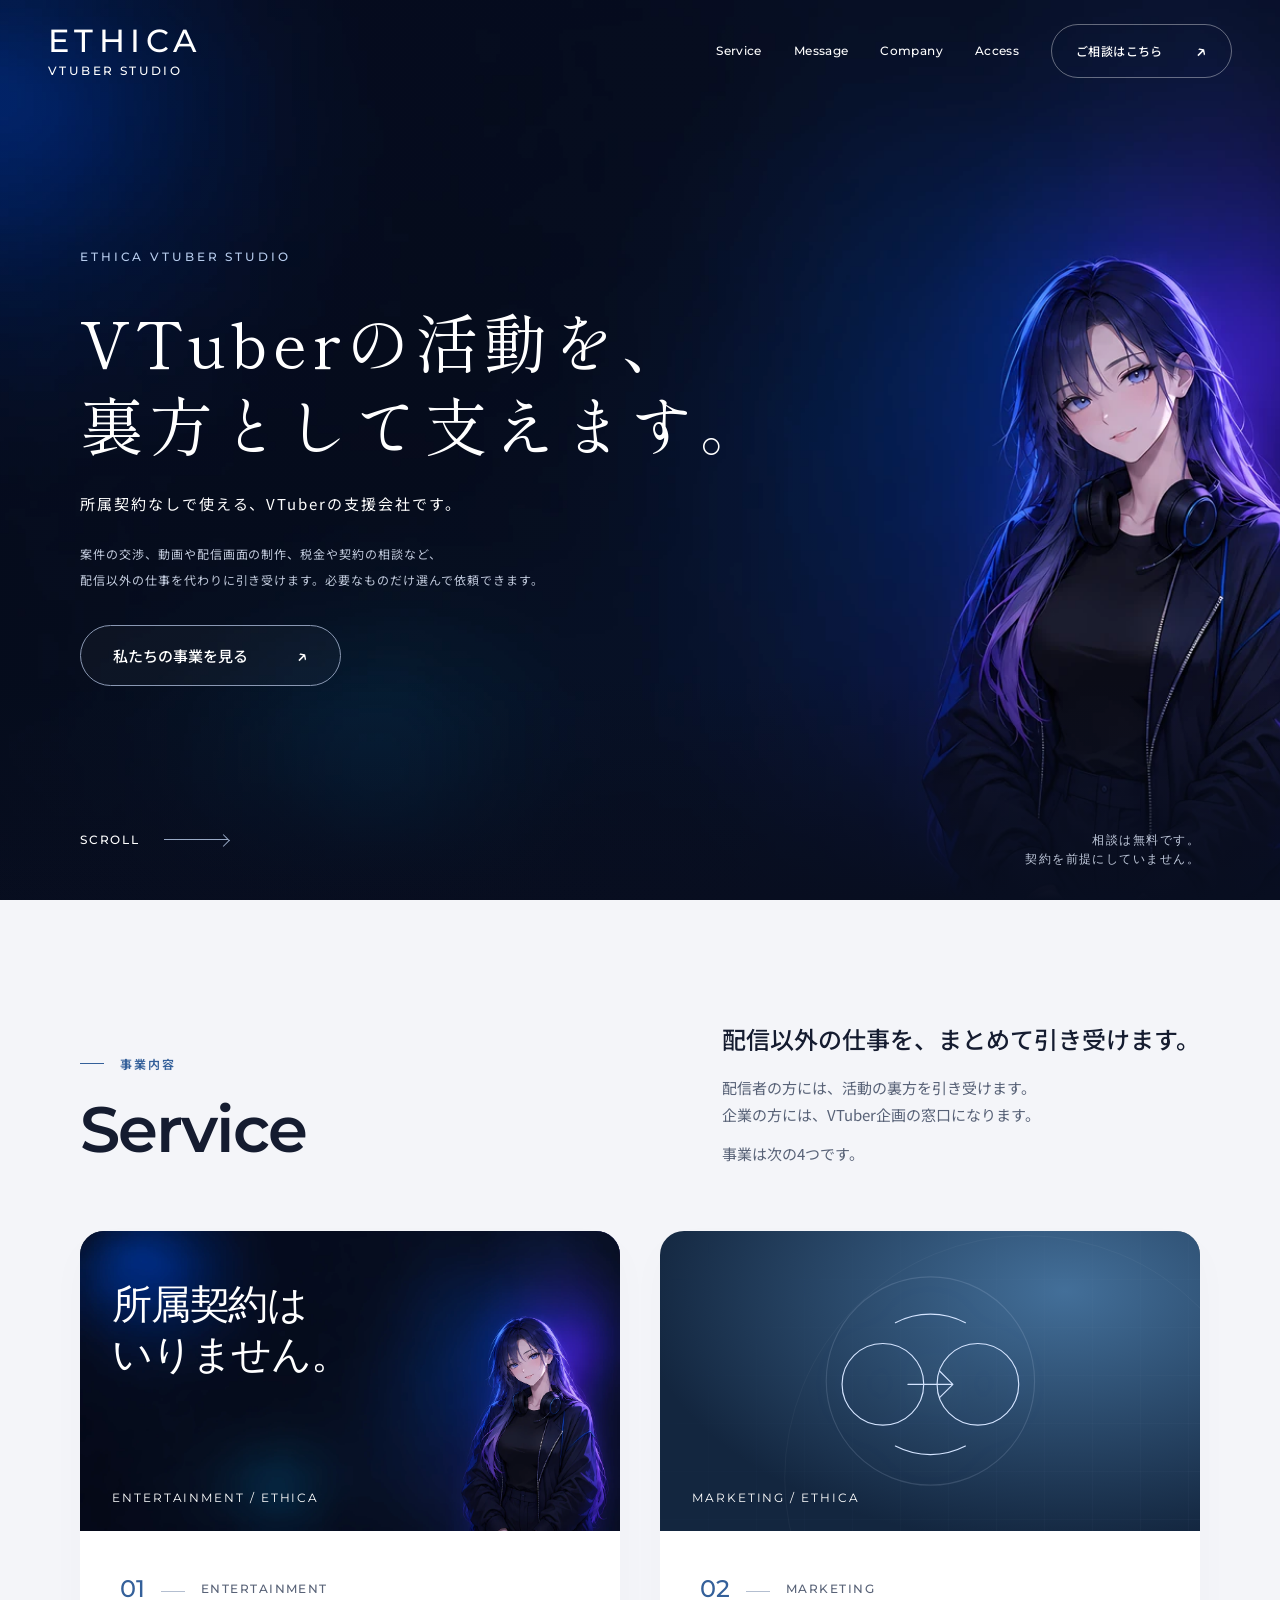
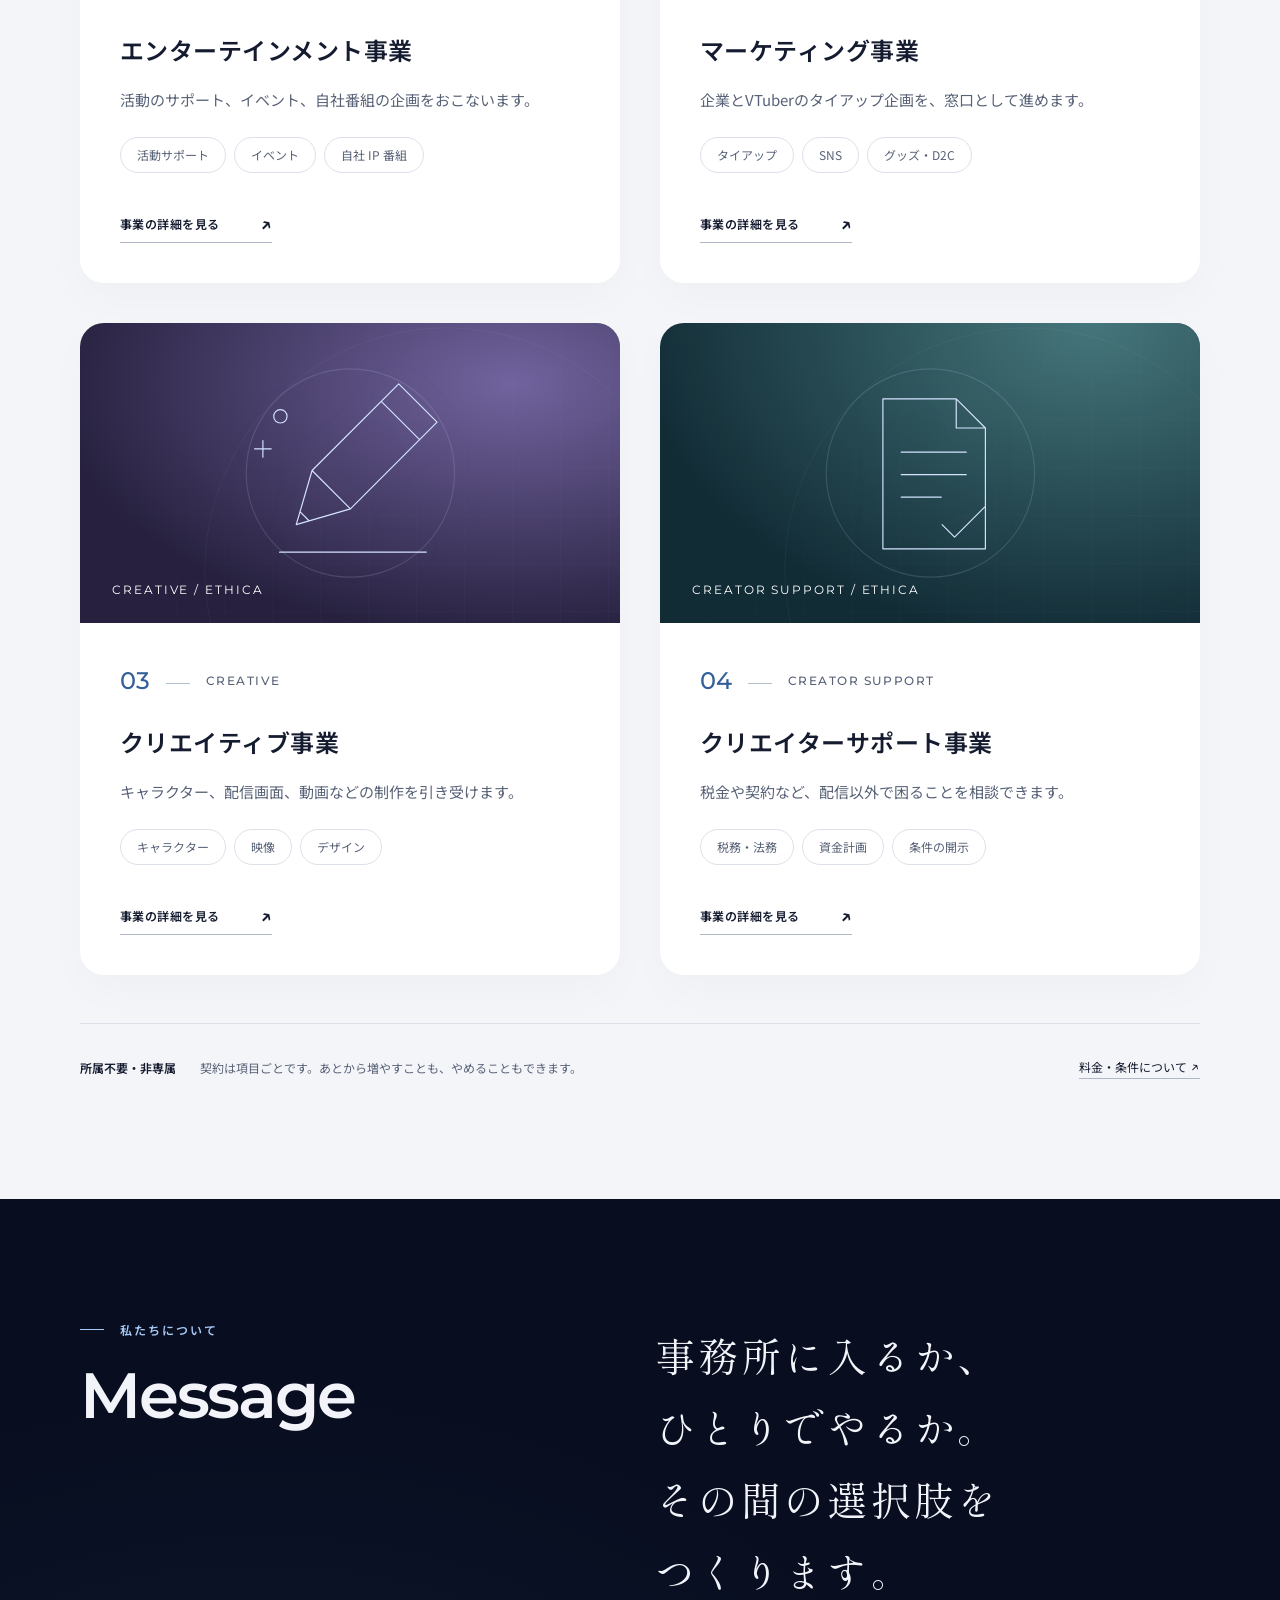
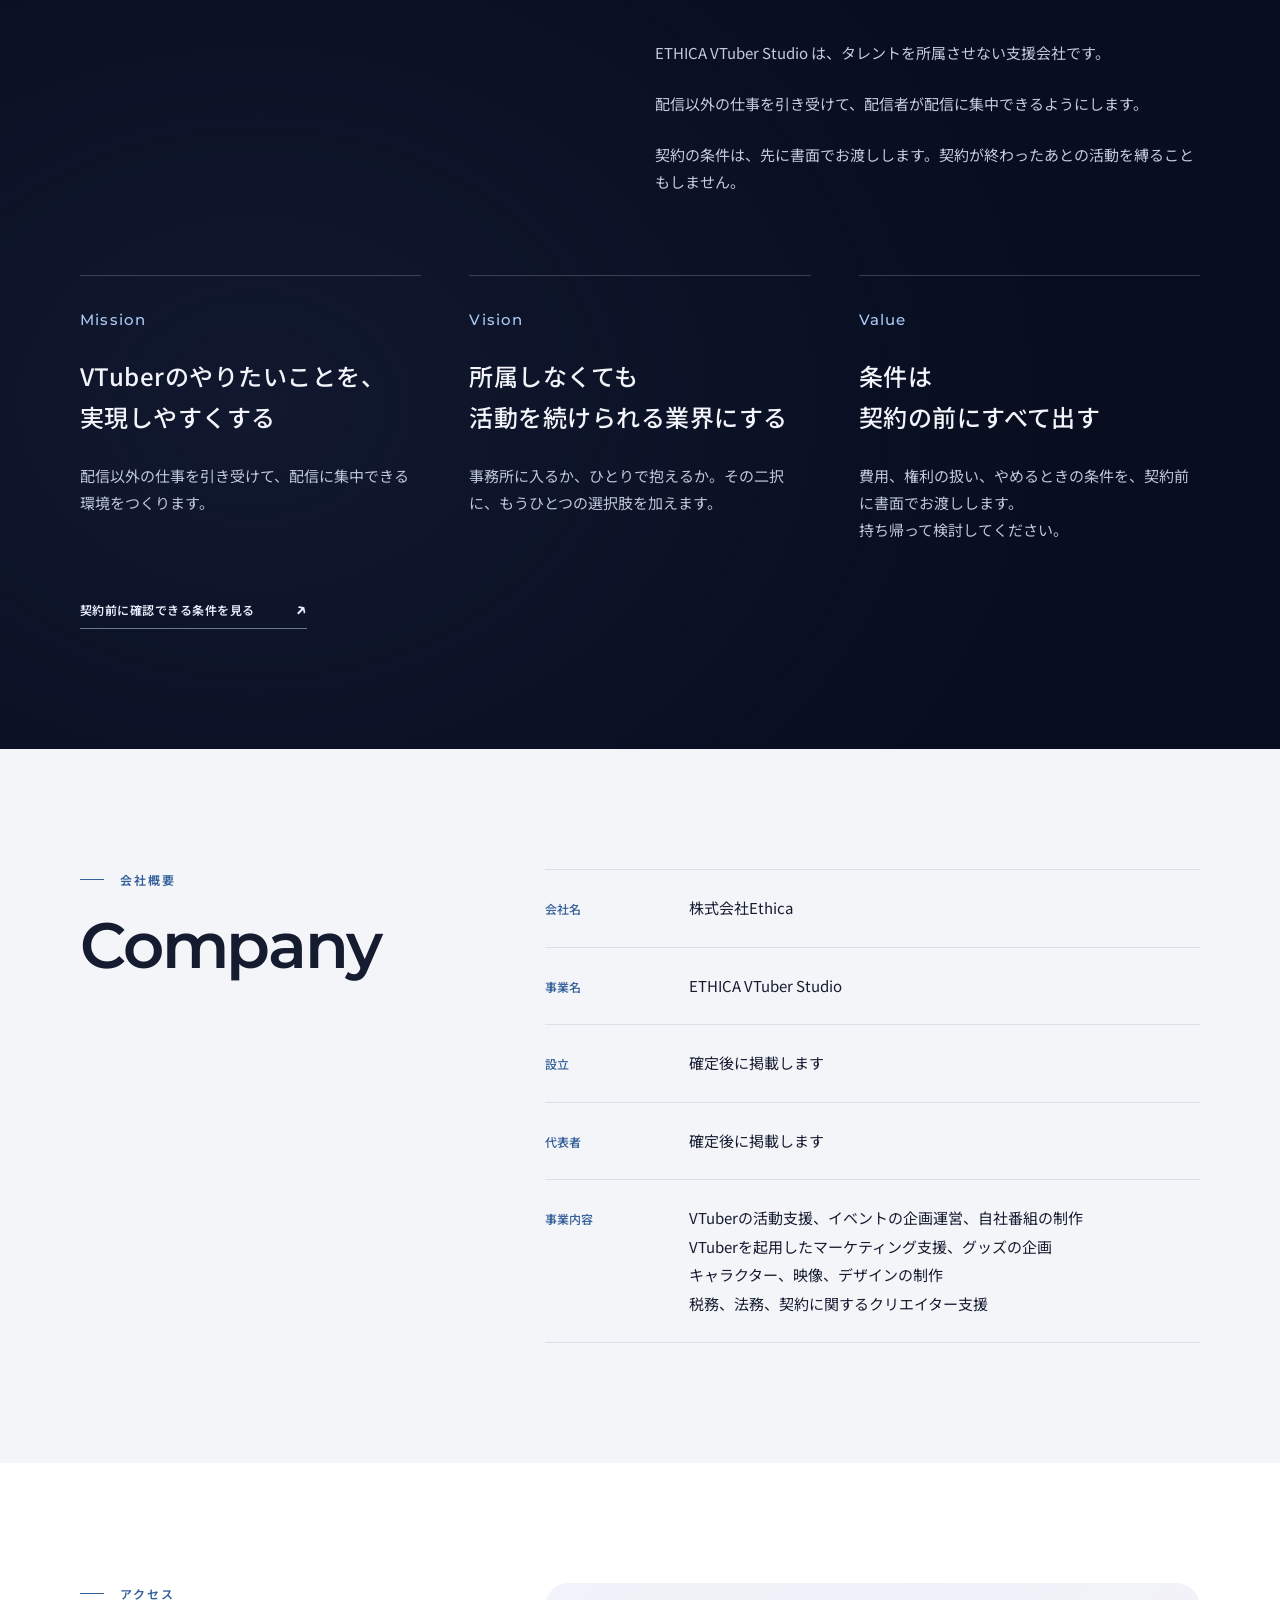
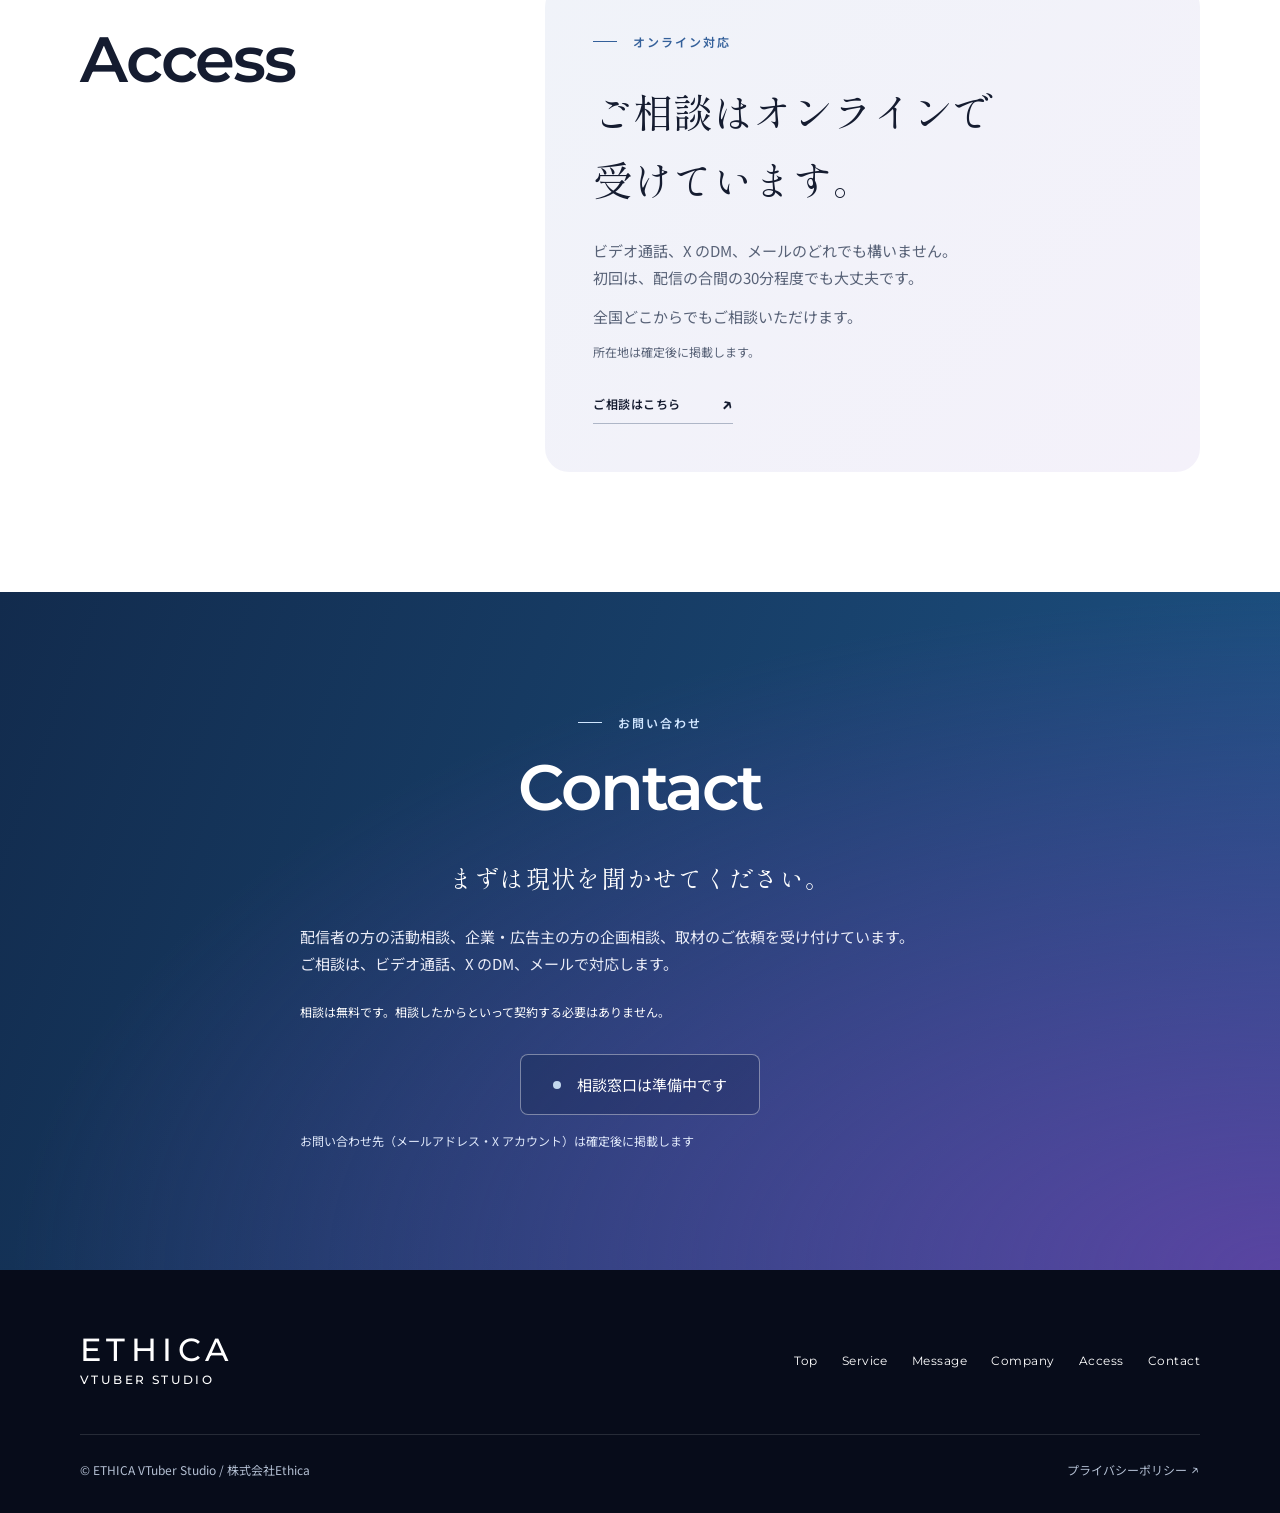
==== commit 8d9215d6: "ヒーロー画像を Real-ESRGAN で高解像度化し、Retina 向けに 2 倍版を srcset で配信 Co-Authored-By: Claude Fable 5.1 <noreply@an" ====
--- a/index.html
+++ b/index.html
@@ -1,5 +1,5 @@
-<!doctype html><html lang="ja"><head><meta charset="utf-8"><meta name="viewport" content="width=device-width, initial-scale=1"><meta name="robots" content="noindex,nofollow"><title>ETHICA VTuber Studio｜所属しなくても使える、VTuberの支援会社</title><meta name="description" content="ETHICA VTuber Studio は、所属契約なしで使えるVTuberの支援会社です。案件の交渉、動画や配信画面の制作、税金や契約の相談など、配信以外の仕事を引き受けます。相談は無料です。"><meta name="theme-color" content="#080e20"><link rel="icon" href="assets/favicon.svg" type="image/svg+xml"><link rel="preconnect" href="https://fonts.googleapis.com"><link rel="preconnect" href="https://fonts.gstatic.com" crossorigin><link href="https://fonts.googleapis.com/css2?family=Montserrat:wght@400;500;600;700&family=Noto+Sans+JP:wght@400;500;600;700&family=Shippori+Mincho:wght@400;500&display=swap" rel="stylesheet"><link rel="stylesheet" href="assets/style.css"><script src="assets/main.js" defer></script></head><body class="home"><a class="skip-link" href="#main">本文へ移動</a><header class="site-header"><a class="brand" href="index.html" aria-label="ETHICA VTuber Studio トップ"><span class="wordmark">ETHICA<span>VTUBER STUDIO</span></span></a><button class="menu-toggle" type="button" aria-expanded="false" aria-controls="main-nav" aria-label="メニューを開く"><span></span><span></span></button><nav id="main-nav" class="main-nav" aria-label="メインナビゲーション"><a href="index.html#service">Service</a><a href="index.html#message">Message</a><a href="index.html#company">Company</a><a href="index.html#access">Access</a><a class="nav-contact" href="index.html#contact">ご相談はこちら <span aria-hidden="true">↗</span></a></nav></header><main id="main"><section class="hero" aria-labelledby="hero-title"><picture class="hero-picture"><source media="(max-width: 760px)" type="image/webp" srcset="assets/img/hero_portrait.webp"><source media="(max-width: 760px)" srcset="assets/img/hero_portrait.jpg"><source type="image/webp" srcset="assets/img/hero_wide.webp"><img class="hero-image" src="assets/img/hero_wide.jpg" alt="青と紫の光に包まれた、ヘッドセットを首にかけたオリジナル VTuber キャラクター" width="1536" height="864" fetchpriority="high"></picture><div class="hero-shade"></div><div class="container hero-content"><p class="hero-label">ETHICA VTUBER STUDIO</p><h1 id="hero-title" class="serif"><span>VTuberの活動を、</span><span>裏方として<br class="sp">支えます。</span></h1><p class="hero-sub">所属契約なしで使える、VTuberの支援会社です。</p><p class="hero-detail">案件の交渉、動画や配信画面の制作、<br class="sp">税金や契約の相談など、<br>配信以外の仕事を代わりに引き受けます。<br class="sp">必要なものだけ選んで依頼できます。</p><a href="#service" class="button button-glass">私たちの事業を見る <span aria-hidden="true">↗</span></a></div><div class="hero-bottom container"><a href="#service" class="scroll-cue">SCROLL<span></span></a><p>相談は無料です。<br>契約を前提にしていません。</p></div></section>
-<section id="service" class="section service-section"><div class="container"><div class="section-intro reveal"><div class="section-heading"><p class="eyebrow">事業内容</p><h2>Service</h2></div><div><h3>配信以外の仕事を、<br class="sp">まとめて引き受けます。</h3><p>配信者の方には、活動の裏方を引き受けます。<br>企業の方には、VTuber企画の窓口になります。</p><p>事業は次の4つです。</p></div></div><div class="business-grid"><article class="business-card reveal"><div class="art art-entertainment photo-art" aria-hidden="true"><img src="assets/img/hero_wide.jpg" alt="" loading="lazy" width="1536" height="864"><span class="art-word">所属契約は<br>いりません。</span><span class="art-caption">ENTERTAINMENT / ETHICA</span></div><div class="card-copy"><p class="card-kicker"><span>01</span>ENTERTAINMENT</p><h3>エンターテインメント事業</h3><p>活動のサポート、イベント、自社番組の企画をおこないます。</p><ul class="tags"><li>活動サポート</li><li>イベント</li><li>自社 IP 番組</li></ul><a class="text-link" href="entertainment.html">事業の詳細を見る <span aria-hidden="true">↗</span></a></div></article><article class="business-card reveal"><div class="art art-marketing" aria-hidden="true"><div class="art-orbit"></div><svg viewBox="0 0 320 288" fill="none" stroke="currentColor" stroke-width="1.4" stroke-linecap="round" stroke-linejoin="round" aria-hidden="true"><circle cx="160" cy="144" r="125" stroke-opacity=".15"/><circle cx="103" cy="148" r="49"/><circle cx="217" cy="148" r="49"/><path d="M133 148h54m-16-16 16 16-16 16M118 74a91 91 0 0 1 84 0M118 222a91 91 0 0 0 84 0"/></svg><span class="art-caption">MARKETING / ETHICA</span></div><div class="card-copy"><p class="card-kicker"><span>02</span>MARKETING</p><h3>マーケティング事業</h3><p>企業とVTuberのタイアップ企画を、窓口として進めます。</p><ul class="tags"><li>タイアップ</li><li>SNS</li><li>グッズ・D2C</li></ul><a class="text-link" href="marketing.html">事業の詳細を見る <span aria-hidden="true">↗</span></a></div></article><article class="business-card reveal"><div class="art art-creative" aria-hidden="true"><div class="art-orbit"></div><svg viewBox="0 0 320 288" fill="none" stroke="currentColor" stroke-width="1.4" stroke-linecap="round" stroke-linejoin="round" aria-hidden="true"><circle cx="160" cy="144" r="125" stroke-opacity=".15"/><path d="m95 206 19-65L218 37l46 46-104 104-65 19zm19-65 46 46m-60 4 10 10M197 58l46 46M75 239h176"/><circle cx="76" cy="76" r="8"/><path d="M65 115H45m10-10v20"/></svg><span class="art-caption">CREATIVE / ETHICA</span></div><div class="card-copy"><p class="card-kicker"><span>03</span>CREATIVE</p><h3>クリエイティブ事業</h3><p>キャラクター、配信画面、動画などの制作を引き受けます。</p><ul class="tags"><li>キャラクター</li><li>映像</li><li>デザイン</li></ul><a class="text-link" href="creative.html">事業の詳細を見る <span aria-hidden="true">↗</span></a></div></article><article class="business-card reveal"><div class="art art-support" aria-hidden="true"><div class="art-orbit"></div><svg viewBox="0 0 320 288" fill="none" stroke="currentColor" stroke-width="1.4" stroke-linecap="round" stroke-linejoin="round" aria-hidden="true"><circle cx="160" cy="144" r="125" stroke-opacity=".15"/><path d="M103 55h88l35 35v145H103zM191 55v35h35M125 119h78m-78 27h78m-78 27h48m1 33 15 15 36-36"/></svg><span class="art-caption">CREATOR SUPPORT / ETHICA</span></div><div class="card-copy"><p class="card-kicker"><span>04</span>CREATOR SUPPORT</p><h3>クリエイターサポート事業</h3><p>税金や契約など、配信以外で困ることを相談できます。</p><ul class="tags"><li>税務・法務</li><li>資金計画</li><li>条件の開示</li></ul><a class="text-link" href="support.html">事業の詳細を見る <span aria-hidden="true">↗</span></a></div></article></div><div class="service-promise reveal"><span>所属不要・非専属</span><p>契約は項目ごとです。<br class="sp">あとから増やすことも、やめることもできます。</p><a href="support.html#terms">料金・条件について <span aria-hidden="true">↗</span></a></div></div></section>
+<!doctype html><html lang="ja"><head><meta charset="utf-8"><meta name="viewport" content="width=device-width, initial-scale=1"><meta name="robots" content="noindex,nofollow"><title>ETHICA VTuber Studio｜所属しなくても使える、VTuberの支援会社</title><meta name="description" content="ETHICA VTuber Studio は、所属契約なしで使えるVTuberの支援会社です。案件の交渉、動画や配信画面の制作、税金や契約の相談など、配信以外の仕事を引き受けます。相談は無料です。"><meta name="theme-color" content="#080e20"><link rel="icon" href="assets/favicon.svg" type="image/svg+xml"><link rel="preconnect" href="https://fonts.googleapis.com"><link rel="preconnect" href="https://fonts.gstatic.com" crossorigin><link href="https://fonts.googleapis.com/css2?family=Montserrat:wght@400;500;600;700&family=Noto+Sans+JP:wght@400;500;600;700&family=Shippori+Mincho:wght@400;500&display=swap" rel="stylesheet"><link rel="stylesheet" href="assets/style.css"><script src="assets/main.js" defer></script></head><body class="home"><a class="skip-link" href="#main">本文へ移動</a><header class="site-header"><a class="brand" href="index.html" aria-label="ETHICA VTuber Studio トップ"><span class="wordmark">ETHICA<span>VTUBER STUDIO</span></span></a><button class="menu-toggle" type="button" aria-expanded="false" aria-controls="main-nav" aria-label="メニューを開く"><span></span><span></span></button><nav id="main-nav" class="main-nav" aria-label="メインナビゲーション"><a href="index.html#service">Service</a><a href="index.html#message">Message</a><a href="index.html#company">Company</a><a href="index.html#access">Access</a><a class="nav-contact" href="index.html#contact">ご相談はこちら <span aria-hidden="true">↗</span></a></nav></header><main id="main"><section class="hero" aria-labelledby="hero-title"><picture class="hero-picture"><source media="(max-width: 760px)" type="image/webp" srcset="assets/img/hero_portrait.webp 1x, assets/img/hero_portrait@2x.webp 2x"><source media="(max-width: 760px)" srcset="assets/img/hero_portrait.jpg 1x, assets/img/hero_portrait@2x.jpg 2x"><source type="image/webp" srcset="assets/img/hero_wide.webp 1x, assets/img/hero_wide@2x.webp 2x"><img class="hero-image" src="assets/img/hero_wide.jpg" srcset="assets/img/hero_wide.jpg 1x, assets/img/hero_wide@2x.jpg 2x" alt="青と紫の光に包まれた、ヘッドセットを首にかけたオリジナル VTuber キャラクター" width="1536" height="864" fetchpriority="high"></picture><div class="hero-shade"></div><div class="container hero-content"><p class="hero-label">ETHICA VTUBER STUDIO</p><h1 id="hero-title" class="serif"><span>VTuberの活動を、</span><span>裏方として<br class="sp">支えます。</span></h1><p class="hero-sub">所属契約なしで使える、VTuberの支援会社です。</p><p class="hero-detail">案件の交渉、動画や配信画面の制作、<br class="sp">税金や契約の相談など、<br>配信以外の仕事を代わりに引き受けます。<br class="sp">必要なものだけ選んで依頼できます。</p><a href="#service" class="button button-glass">私たちの事業を見る <span aria-hidden="true">↗</span></a></div><div class="hero-bottom container"><a href="#service" class="scroll-cue">SCROLL<span></span></a><p>相談は無料です。<br>契約を前提にしていません。</p></div></section>
+<section id="service" class="section service-section"><div class="container"><div class="section-intro reveal"><div class="section-heading"><p class="eyebrow">事業内容</p><h2>Service</h2></div><div><h3>配信以外の仕事を、<br class="sp">まとめて引き受けます。</h3><p>配信者の方には、活動の裏方を引き受けます。<br>企業の方には、VTuber企画の窓口になります。</p><p>事業は次の4つです。</p></div></div><div class="business-grid"><article class="business-card reveal"><div class="art art-entertainment photo-art" aria-hidden="true"><img src="assets/img/hero_wide.jpg" srcset="assets/img/hero_wide.webp 1x, assets/img/hero_wide@2x.webp 2x" alt="" loading="lazy" width="1536" height="864"><span class="art-word">所属契約は<br>いりません。</span><span class="art-caption">ENTERTAINMENT / ETHICA</span></div><div class="card-copy"><p class="card-kicker"><span>01</span>ENTERTAINMENT</p><h3>エンターテインメント事業</h3><p>活動のサポート、イベント、自社番組の企画をおこないます。</p><ul class="tags"><li>活動サポート</li><li>イベント</li><li>自社 IP 番組</li></ul><a class="text-link" href="entertainment.html">事業の詳細を見る <span aria-hidden="true">↗</span></a></div></article><article class="business-card reveal"><div class="art art-marketing" aria-hidden="true"><div class="art-orbit"></div><svg viewBox="0 0 320 288" fill="none" stroke="currentColor" stroke-width="1.4" stroke-linecap="round" stroke-linejoin="round" aria-hidden="true"><circle cx="160" cy="144" r="125" stroke-opacity=".15"/><circle cx="103" cy="148" r="49"/><circle cx="217" cy="148" r="49"/><path d="M133 148h54m-16-16 16 16-16 16M118 74a91 91 0 0 1 84 0M118 222a91 91 0 0 0 84 0"/></svg><span class="art-caption">MARKETING / ETHICA</span></div><div class="card-copy"><p class="card-kicker"><span>02</span>MARKETING</p><h3>マーケティング事業</h3><p>企業とVTuberのタイアップ企画を、窓口として進めます。</p><ul class="tags"><li>タイアップ</li><li>SNS</li><li>グッズ・D2C</li></ul><a class="text-link" href="marketing.html">事業の詳細を見る <span aria-hidden="true">↗</span></a></div></article><article class="business-card reveal"><div class="art art-creative" aria-hidden="true"><div class="art-orbit"></div><svg viewBox="0 0 320 288" fill="none" stroke="currentColor" stroke-width="1.4" stroke-linecap="round" stroke-linejoin="round" aria-hidden="true"><circle cx="160" cy="144" r="125" stroke-opacity=".15"/><path d="m95 206 19-65L218 37l46 46-104 104-65 19zm19-65 46 46m-60 4 10 10M197 58l46 46M75 239h176"/><circle cx="76" cy="76" r="8"/><path d="M65 115H45m10-10v20"/></svg><span class="art-caption">CREATIVE / ETHICA</span></div><div class="card-copy"><p class="card-kicker"><span>03</span>CREATIVE</p><h3>クリエイティブ事業</h3><p>キャラクター、配信画面、動画などの制作を引き受けます。</p><ul class="tags"><li>キャラクター</li><li>映像</li><li>デザイン</li></ul><a class="text-link" href="creative.html">事業の詳細を見る <span aria-hidden="true">↗</span></a></div></article><article class="business-card reveal"><div class="art art-support" aria-hidden="true"><div class="art-orbit"></div><svg viewBox="0 0 320 288" fill="none" stroke="currentColor" stroke-width="1.4" stroke-linecap="round" stroke-linejoin="round" aria-hidden="true"><circle cx="160" cy="144" r="125" stroke-opacity=".15"/><path d="M103 55h88l35 35v145H103zM191 55v35h35M125 119h78m-78 27h78m-78 27h48m1 33 15 15 36-36"/></svg><span class="art-caption">CREATOR SUPPORT / ETHICA</span></div><div class="card-copy"><p class="card-kicker"><span>04</span>CREATOR SUPPORT</p><h3>クリエイターサポート事業</h3><p>税金や契約など、配信以外で困ることを相談できます。</p><ul class="tags"><li>税務・法務</li><li>資金計画</li><li>条件の開示</li></ul><a class="text-link" href="support.html">事業の詳細を見る <span aria-hidden="true">↗</span></a></div></article></div><div class="service-promise reveal"><span>所属不要・非専属</span><p>契約は項目ごとです。<br class="sp">あとから増やすことも、やめることもできます。</p><a href="support.html#terms">料金・条件について <span aria-hidden="true">↗</span></a></div></div></section>
 <section id="message" class="section message"><div class="container"><div class="message-intro reveal"><div class="section-heading"><p class="eyebrow">私たちについて</p><h2>Message</h2></div><div><h3 class="serif">事務所に入るか、<br>ひとりでやるか。<br>その間の選択肢を<br>つくります。</h3><p>ETHICA VTuber Studio は、<br class="sp">タレントを所属させない支援会社です。</p><p>配信以外の仕事を引き受けて、<br class="sp">配信者が配信に集中できるようにします。</p><p>契約の条件は、先に書面でお渡しします。<br class="sp">契約が終わったあとの活動を縛ることもしません。</p></div></div><div class="values"><article class="reveal"><p class="value-label">Mission</p><h3>VTuberのやりたいことを、<br>実現しやすくする</h3><p>配信以外の仕事を引き受けて、<br class="sp">配信に集中できる環境をつくります。</p></article><article class="reveal"><p class="value-label">Vision</p><h3>所属しなくても<br>活動を続けられる業界にする</h3><p>事務所に入るか、ひとりで抱えるか。<br class="sp">その二択に、もうひとつの選択肢を加えます。</p></article><article class="reveal"><p class="value-label">Value</p><h3>条件は<br>契約の前にすべて出す</h3><p>費用、権利の扱い、やめるときの条件を、<br class="sp">契約前に書面でお渡しします。<br>持ち帰って検討してください。</p></article></div><a class="text-link light-link" href="support.html#terms">契約前に確認できる条件を見る <span aria-hidden="true">↗</span></a></div></section>
 <section id="company" class="section company"><div class="container split-section reveal"><div class="section-heading"><p class="eyebrow">会社概要</p><h2>Company</h2></div><dl class="data-list"><div><dt>会社名</dt><dd>株式会社Ethica</dd></div><div><dt>事業名</dt><dd>ETHICA VTuber Studio</dd></div><div><dt>設立</dt><dd>確定後に掲載します</dd></div><div><dt>代表者</dt><dd>確定後に掲載します</dd></div><div><dt>事業内容</dt><dd>VTuberの活動支援、イベントの企画運営、自社番組の制作<br>VTuberを起用したマーケティング支援、グッズの企画<br>キャラクター、映像、デザインの制作<br>税務、法務、契約に関するクリエイター支援</dd></div></dl></div></section>
 <section id="access" class="section access"><div class="container split-section reveal"><div class="section-heading"><p class="eyebrow">アクセス</p><h2>Access</h2></div><div class="access-content"><p class="eyebrow">オンライン対応</p><h3 class="serif">ご相談はオンラインで<br>受けています。</h3><p>ビデオ通話、X のDM、メールの<br class="sp">どれでも構いません。<br>初回は、配信の合間の30分程度でも大丈夫です。</p><p>全国どこからでもご相談いただけます。</p><p class="location-note">所在地は確定後に掲載します。</p><a class="text-link" href="index.html#contact">ご相談はこちら <span aria-hidden="true">↗</span></a></div></div></section><section id="contact" class="contact section"><div class="container contact-inner"><div class="section-heading"><p class="eyebrow">お問い合わせ</p><h2>Contact</h2></div><h3 class="serif">まずは現状を<br class="sp">聞かせてください。</h3><p class="contact-copy">配信者の方の活動相談、<br class="sp">企業・広告主の方の企画相談、<br class="sp">取材のご依頼を受け付けています。<br>ご相談は、ビデオ通話、X のDM、<br class="sp">メールで対応します。</p><p class="contact-promise">相談は無料です。<br class="sp">相談したからといって契約する必要はありません。</p><div class="contact-status"><span class="status-dot" aria-hidden="true"></span>相談窓口は準備中です</div><p class="contact-note">お問い合わせ先（メールアドレス・X アカウント）は<br class="sp">確定後に掲載します</p></div></section></main><footer class="site-footer"><div class="container"><div class="footer-top"><a class="brand" href="index.html" aria-label="ETHICA VTuber Studio トップ"><span class="wordmark">ETHICA<span>VTUBER STUDIO</span></span></a><nav aria-label="フッターナビゲーション"><a href="index.html">Top</a><a href="index.html#service">Service</a><a href="index.html#message">Message</a><a href="index.html#company">Company</a><a href="index.html#access">Access</a><a href="index.html#contact">Contact</a></nav></div><div class="footer-bottom"><small>© ETHICA VTuber Studio / 株式会社Ethica</small><a href="privacy.html">プライバシーポリシー <span aria-hidden="true">↗</span></a></div></div></footer></body></html>
